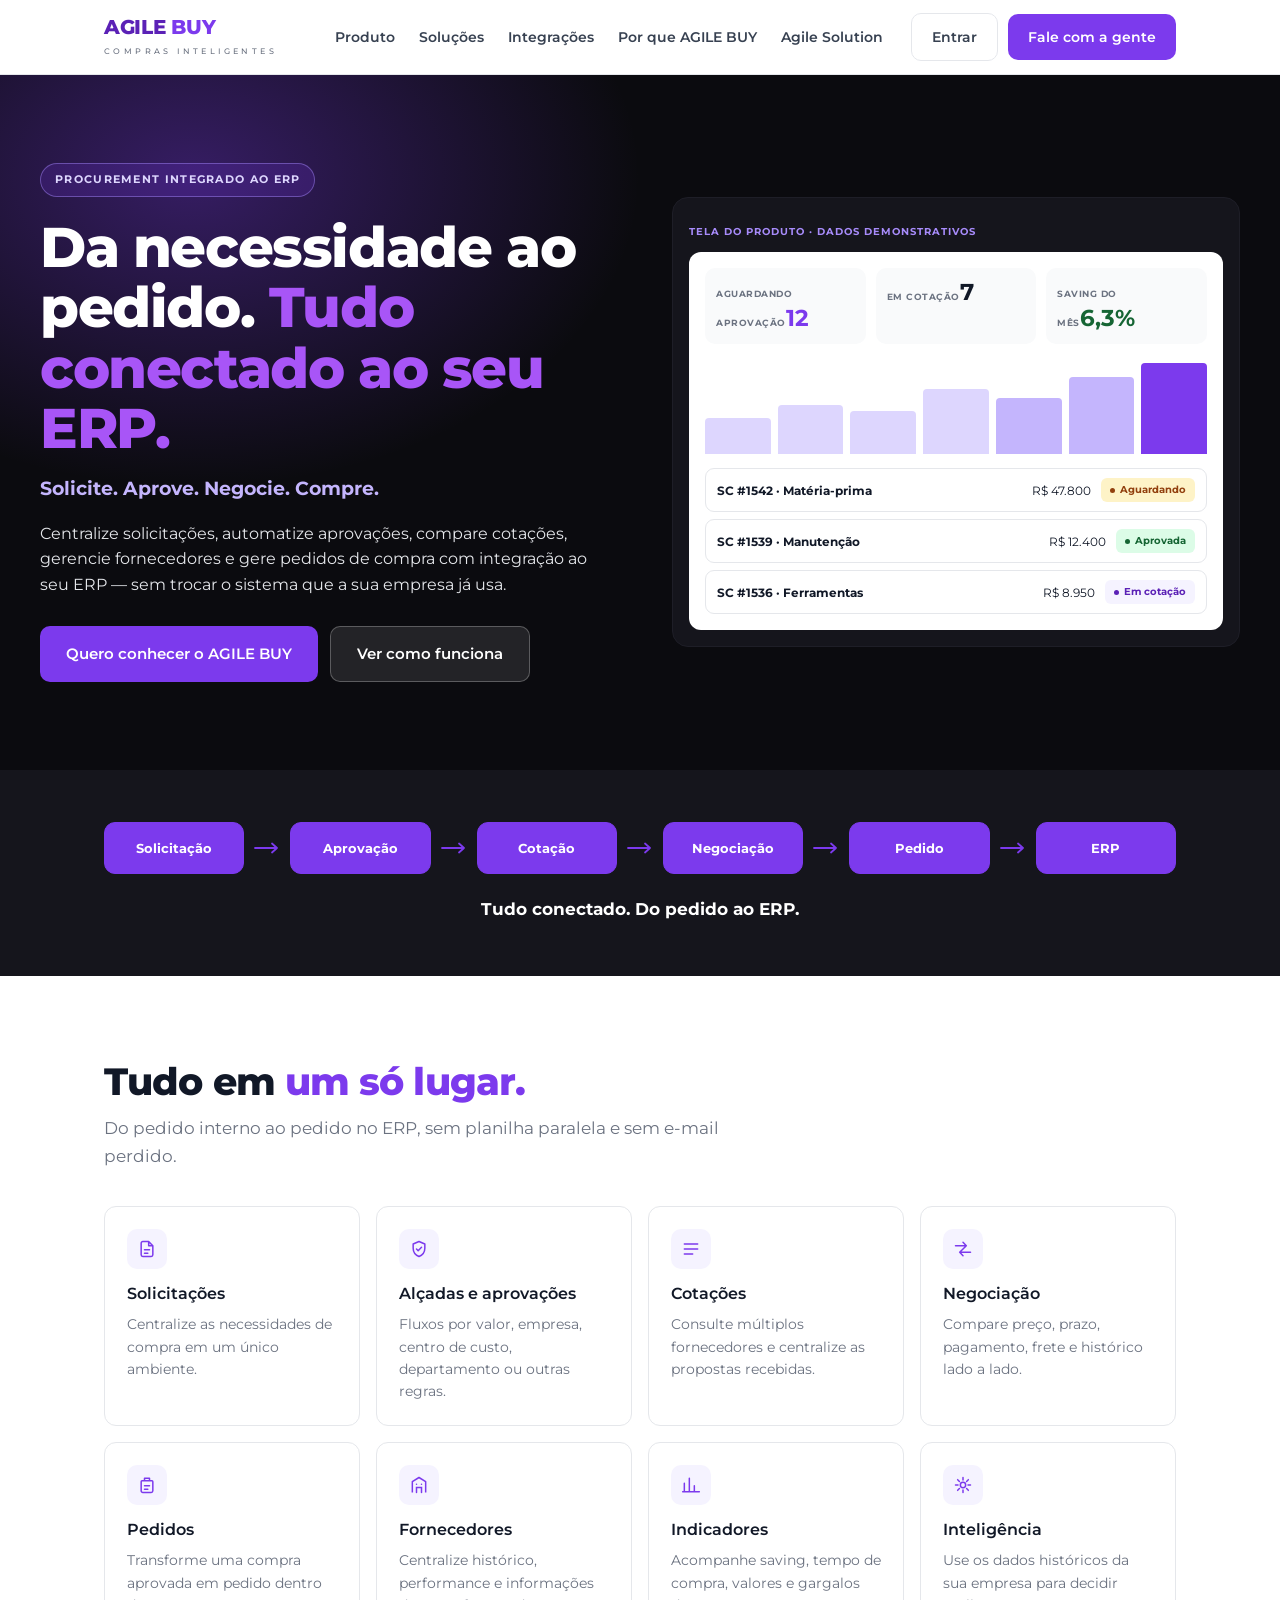
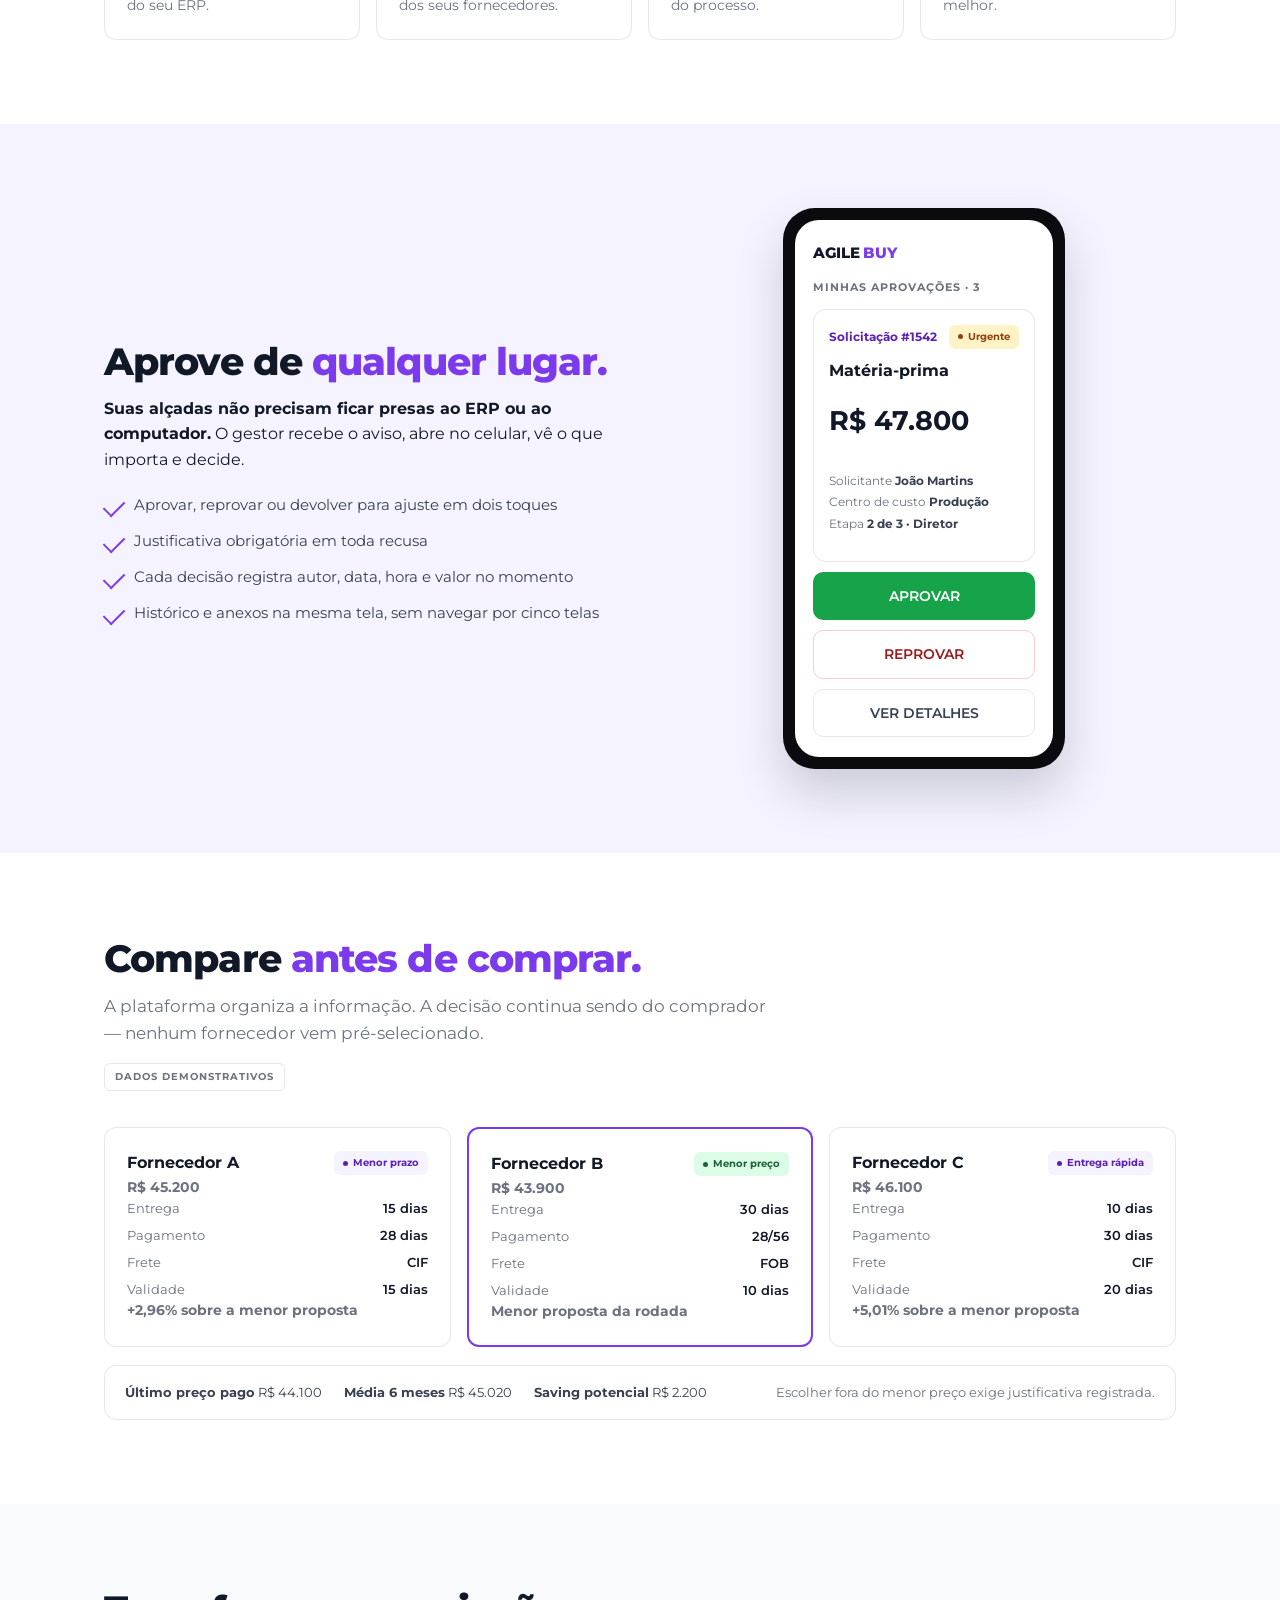
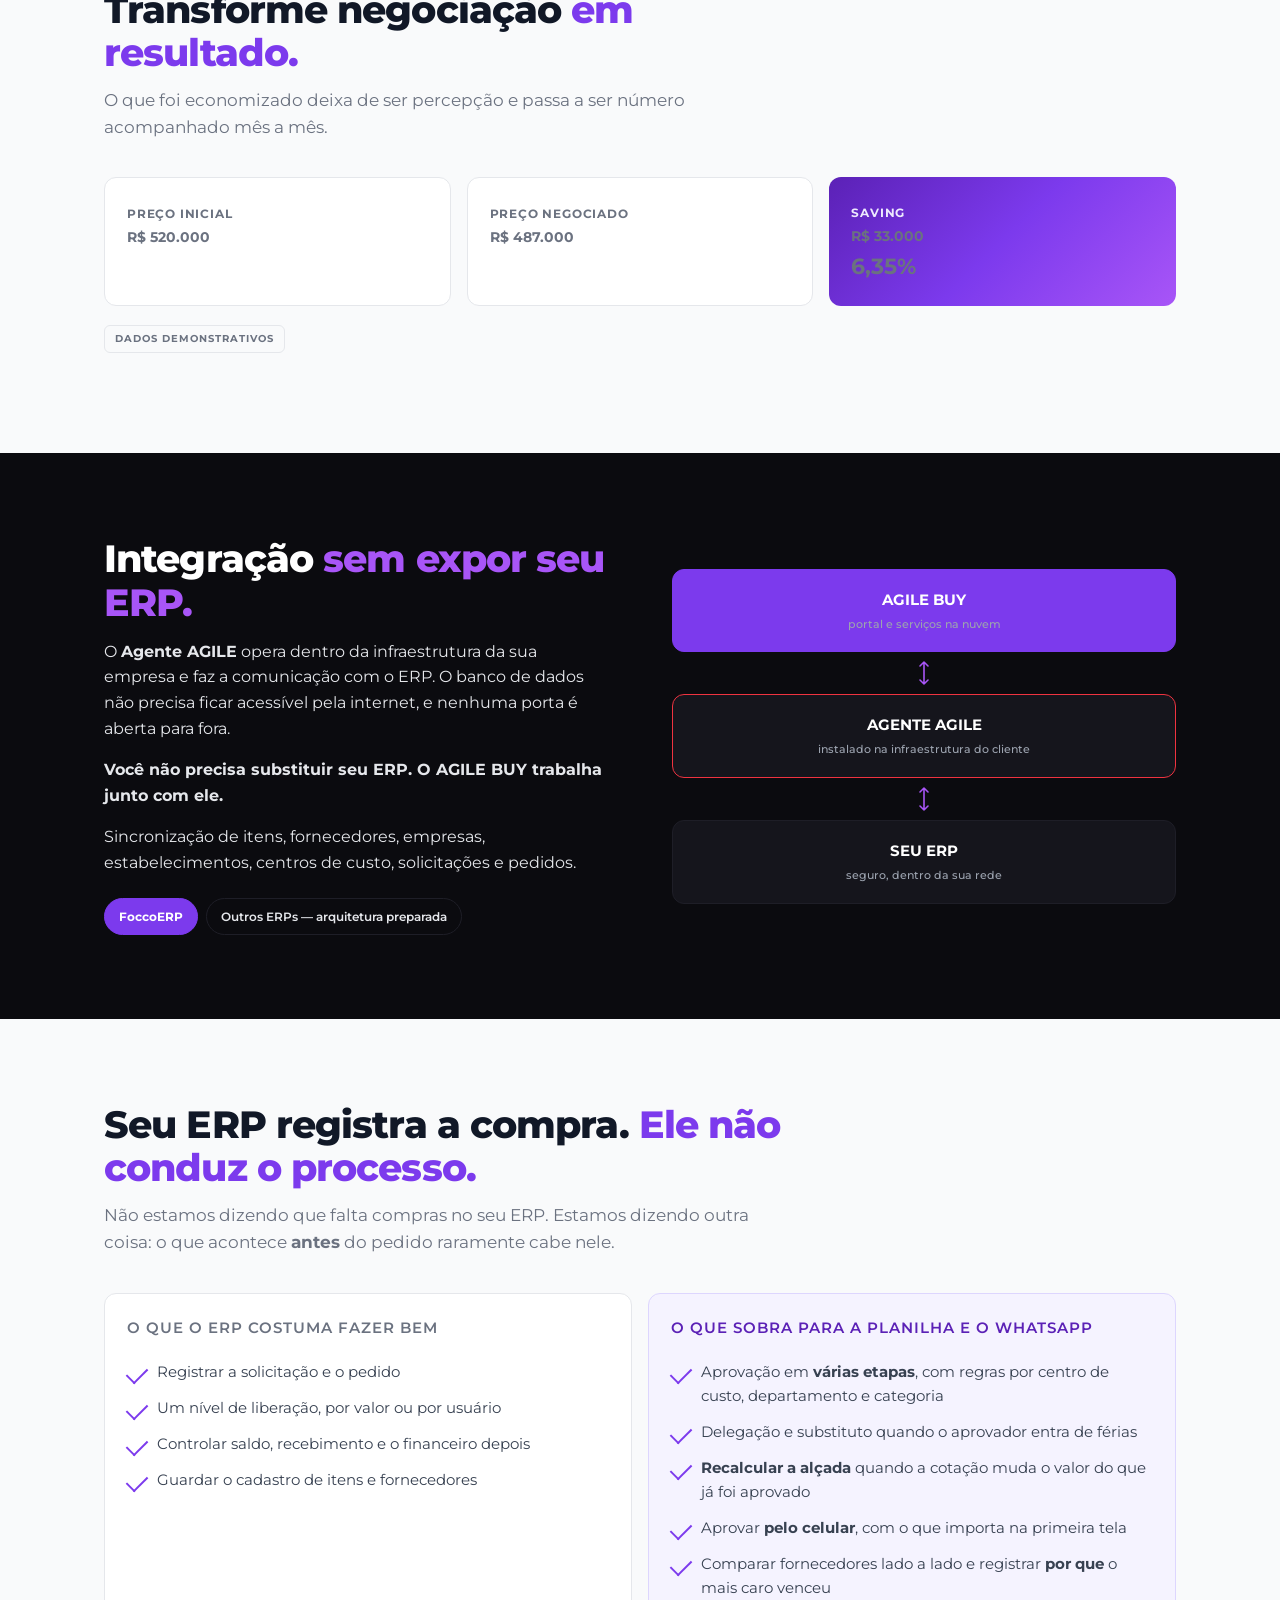
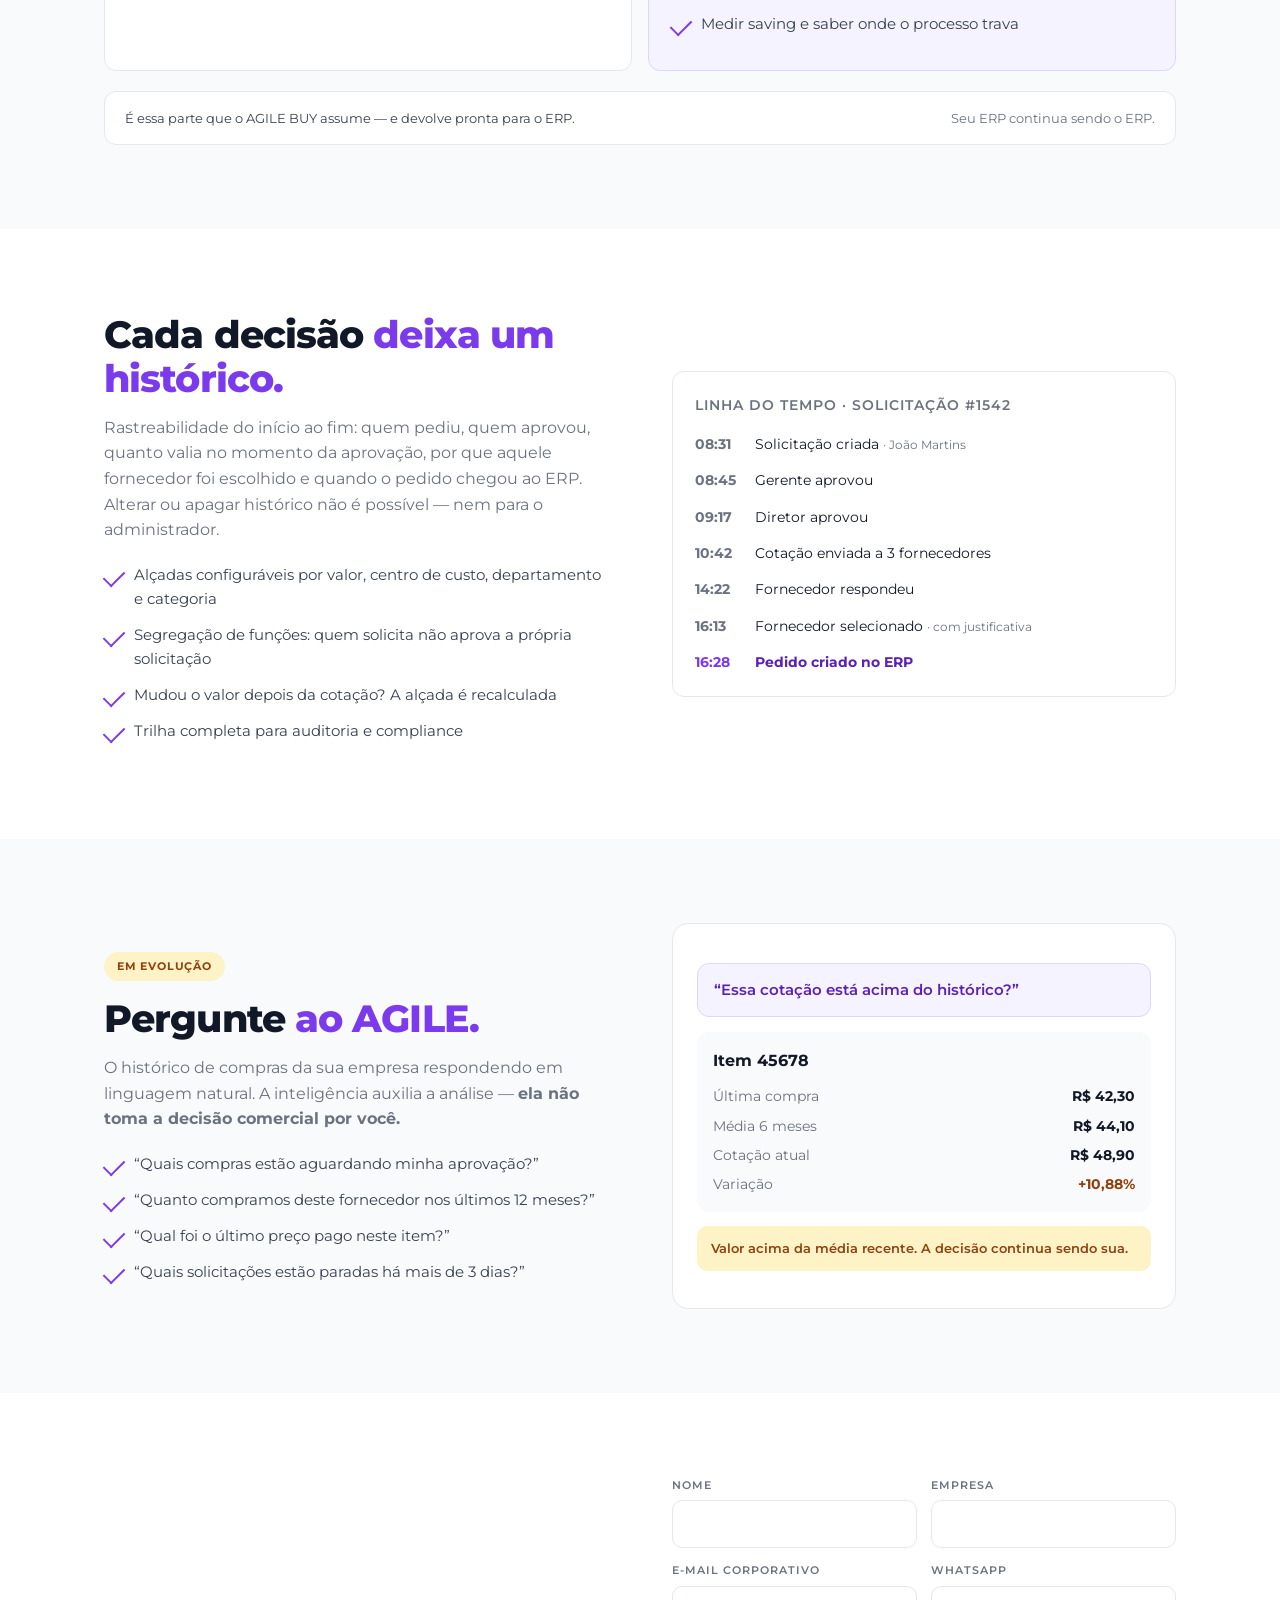
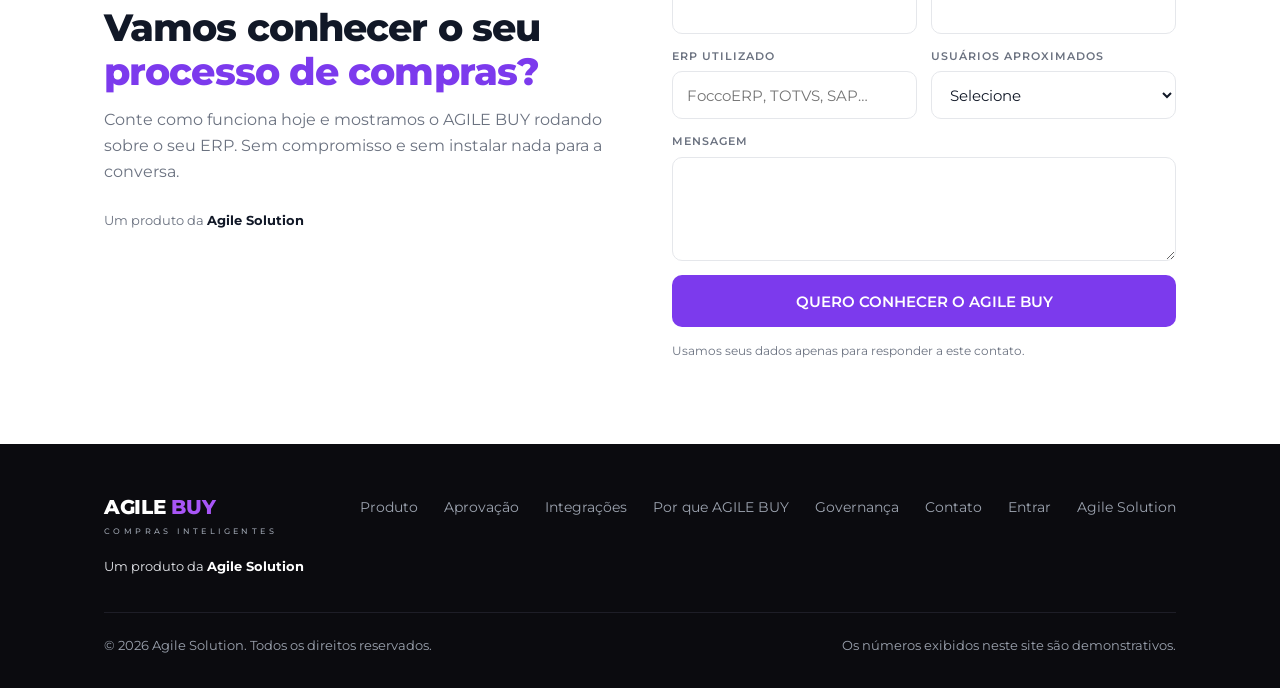
==== index.html @ 8b028e7b "Posicionamento: o ERP registra a compra, nao conduz o processo Trocamos a mensagem implicita de "seu" ====
<!DOCTYPE html>
<html lang="pt-BR">
<head>
<meta charset="utf-8">
<meta name="viewport" content="width=device-width, initial-scale=1.0">
<title>AGILE BUY | Gestão de Compras Integrada ao ERP</title>
<meta name="description" content="Centralize solicitações, aprovações, cotações, fornecedores e pedidos de compra com integração ao seu ERP. Conheça o AGILE BUY.">
<meta name="keywords" content="gestão de compras, procurement, solicitação de compra, alçada de aprovação, cotação de fornecedores, mapa de cotação, pedido de compra, integração ERP, FoccoERP, saving em compras, suprimentos">
<meta name="robots" content="index, follow, max-image-preview:large">
<meta name="author" content="Agile Solution">
<meta name="theme-color" content="#0b0b0f">
<link rel="canonical" href="https://agilebuy.com.br/">

<link rel="preconnect" href="https://fonts.googleapis.com">
<link rel="preconnect" href="https://fonts.gstatic.com" crossorigin>
<link href="https://fonts.googleapis.com/css2?family=Montserrat:wght@400;500;600;700;800&display=swap" rel="stylesheet">

<!-- Open Graph / WhatsApp / redes -->
<meta property="og:type" content="website">
<meta property="og:site_name" content="AGILE BUY">
<meta property="og:locale" content="pt_BR">
<meta property="og:title" content="AGILE BUY | Gestão de Compras Integrada ao ERP">
<meta property="og:description" content="Da necessidade ao pedido, tudo conectado ao seu ERP. Solicite. Aprove. Negocie. Compre.">
<meta property="og:url" content="https://agilebuy.com.br/">
<meta property="og:image" content="https://agilebuy.com.br/assets/og-image.png">
<meta property="og:image:width" content="1200">
<meta property="og:image:height" content="630">
<meta property="og:image:alt" content="AGILE BUY — Compras Inteligentes, um produto da Agile Solution">
<meta name="twitter:card" content="summary_large_image">
<meta name="twitter:title" content="AGILE BUY | Gestão de Compras Integrada ao ERP">
<meta name="twitter:description" content="Da necessidade ao pedido, tudo conectado ao seu ERP.">
<meta name="twitter:image" content="https://agilebuy.com.br/assets/og-image.png">

<link rel="icon" href="assets/favicon.png" type="image/png">
<link rel="apple-touch-icon" href="assets/apple-touch-icon.png">
<link rel="stylesheet" href="styles.css">

<script type="application/ld+json">
{
  "@context": "https://schema.org",
  "@type": "SoftwareApplication",
  "name": "AGILE BUY",
  "applicationCategory": "BusinessApplication",
  "applicationSubCategory": "Procurement",
  "operatingSystem": "Web",
  "url": "https://agilebuy.com.br/",
  "inLanguage": "pt-BR",
  "description": "Plataforma de gestão de compras e procurement integrada ao ERP: solicitações, alçadas de aprovação, cotações, fornecedores, pedidos e indicadores.",
  "publisher": {
    "@type": "Organization",
    "name": "Agile Solution",
    "url": "https://www.agilesolution.com.br/"
  }
}
</script>
</head>

<body>
<a class="pular" href="#conteudo">Pular para o conteúdo</a>

<header class="topo">
  <div class="wrap topo__in">
    <a class="marca" href="/" aria-label="AGILE BUY — página inicial">
      <span>
        <span class="marca__nome">AGILE <span>BUY</span></span>
        <span class="marca__sub">COMPRAS INTELIGENTES</span>
      </span>
    </a>

    <nav class="topo__nav" id="nav" aria-label="Principal">
      <a href="#produto">Produto</a>
      <a href="#aprovacao">Soluções</a>
      <a href="#erp">Integrações</a>
      <a href="#porque">Por que AGILE BUY</a>
      <a href="https://www.agilesolution.com.br/" rel="noopener">Agile Solution</a>
    </nav>

    <div class="topo__acoes">
      <button class="menu-botao" type="button" id="menu" aria-label="Abrir menu" aria-expanded="false" aria-controls="nav">
        <svg width="20" height="20" viewBox="0 0 24 24" fill="none" aria-hidden="true">
          <path d="M4 7h16M4 12h16M4 17h16" stroke="currentColor" stroke-width="2" stroke-linecap="round"/>
        </svg>
      </button>
      <a class="btn btn--fantasma" href="https://portal.agilesolution.com.br/">Entrar</a>
      <a class="btn btn--primario" href="#contato">Fale com a gente</a>
    </div>
  </div>
</header>

<main id="conteudo">

  <!-- ============================================================ HERO -->
  <section class="hero">
    <div class="wrap hero__in">
      <div>
        <span class="selo">Procurement integrado ao ERP</span>
        <h1>Da necessidade ao pedido. <em>Tudo conectado ao seu ERP.</em></h1>
        <p class="hero__tag">Solicite. Aprove. Negocie. Compre.</p>
        <p class="hero__txt">
          Centralize solicitações, automatize aprovações, compare cotações, gerencie fornecedores
          e gere pedidos de compra com integração ao seu ERP — sem trocar o sistema que a sua
          empresa já usa.
        </p>
        <div class="hero__acoes">
          <a class="btn btn--primario btn--grande" href="#contato">Quero conhecer o AGILE BUY</a>
          <a class="btn btn--claro btn--grande" href="#fluxo">Ver como funciona</a>
        </div>
      </div>

      <div class="painel" aria-hidden="true">
        <p class="painel__cab">TELA DO PRODUTO · DADOS DEMONSTRATIVOS</p>
        <div class="painel__tela">
          <div class="painel__kpis">
            <div class="mini"><span class="mini__r">AGUARDANDO APROVAÇÃO</span><span class="mini__v mini__v--roxo">12</span></div>
            <div class="mini"><span class="mini__r">EM COTAÇÃO</span><span class="mini__v">7</span></div>
            <div class="mini"><span class="mini__r">SAVING DO MÊS</span><span class="mini__v mini__v--verde">6,3%</span></div>
          </div>
          <div class="barras">
            <span style="height:38%"></span><span style="height:52%"></span><span style="height:45%"></span>
            <span style="height:68%"></span><span style="height:59%"></span><span style="height:81%"></span>
            <span style="height:95%"></span>
          </div>
          <div class="linha-sc"><b>SC #1542 · Matéria-prima</b><span>R$ 47.800</span><span class="selo-st selo-st--aguard">Aguardando</span></div>
          <div class="linha-sc"><b>SC #1539 · Manutenção</b><span>R$ 12.400</span><span class="selo-st selo-st--aprov">Aprovada</span></div>
          <div class="linha-sc"><b>SC #1536 · Ferramentas</b><span>R$ 8.950</span><span class="selo-st selo-st--cot">Em cotação</span></div>
        </div>
      </div>
    </div>
  </section>

  <!-- ============================================================ FLUXO -->
  <section class="fluxo" id="fluxo">
    <div class="wrap">
      <div class="fluxo__trilha" id="trilha">
        <div class="etapa">Solicitação</div>
        <svg class="fluxo__seta" width="26" height="12" viewBox="0 0 26 12" fill="none" aria-hidden="true"><path d="M1 6h22m-5-4.5L23 6l-5 4.5" stroke="currentColor" stroke-width="1.8" stroke-linecap="round" stroke-linejoin="round"/></svg>
        <div class="etapa">Aprovação</div>
        <svg class="fluxo__seta" width="26" height="12" viewBox="0 0 26 12" fill="none" aria-hidden="true"><path d="M1 6h22m-5-4.5L23 6l-5 4.5" stroke="currentColor" stroke-width="1.8" stroke-linecap="round" stroke-linejoin="round"/></svg>
        <div class="etapa">Cotação</div>
        <svg class="fluxo__seta" width="26" height="12" viewBox="0 0 26 12" fill="none" aria-hidden="true"><path d="M1 6h22m-5-4.5L23 6l-5 4.5" stroke="currentColor" stroke-width="1.8" stroke-linecap="round" stroke-linejoin="round"/></svg>
        <div class="etapa">Negociação</div>
        <svg class="fluxo__seta" width="26" height="12" viewBox="0 0 26 12" fill="none" aria-hidden="true"><path d="M1 6h22m-5-4.5L23 6l-5 4.5" stroke="currentColor" stroke-width="1.8" stroke-linecap="round" stroke-linejoin="round"/></svg>
        <div class="etapa">Pedido</div>
        <svg class="fluxo__seta" width="26" height="12" viewBox="0 0 26 12" fill="none" aria-hidden="true"><path d="M1 6h22m-5-4.5L23 6l-5 4.5" stroke="currentColor" stroke-width="1.8" stroke-linecap="round" stroke-linejoin="round"/></svg>
        <div class="etapa">ERP</div>
      </div>
      <p class="fluxo__fim">Tudo conectado. Do pedido ao ERP.</p>
    </div>
  </section>

  <!-- ============================================================ CARDS -->
  <section class="secao" id="produto">
    <div class="wrap">
      <div class="secao__cab">
        <h2>Tudo em <em>um só lugar.</em></h2>
        <p>Do pedido interno ao pedido no ERP, sem planilha paralela e sem e-mail perdido.</p>
      </div>
      <div class="grade grade--4">
        <article class="card"><div class="card__ico"><svg width="20" height="20" viewBox="0 0 24 24" fill="none" aria-hidden="true"><path d="M14 3H7a2 2 0 0 0-2 2v14a2 2 0 0 0 2 2h10a2 2 0 0 0 2-2V8zM14 3v5h5M9 13h6M9 17h4" stroke="#7c3aed" stroke-width="1.8" stroke-linecap="round" stroke-linejoin="round"/></svg></div><h3>Solicitações</h3><p>Centralize as necessidades de compra em um único ambiente.</p></article>
        <article class="card"><div class="card__ico"><svg width="20" height="20" viewBox="0 0 24 24" fill="none" aria-hidden="true"><path d="M12 3l7 3v5c0 4.5-3 8.3-7 10-4-1.7-7-5.5-7-10V6z" stroke="#7c3aed" stroke-width="1.8" stroke-linejoin="round"/><path d="M9 12l2 2 4-4" stroke="#7c3aed" stroke-width="1.8" stroke-linecap="round" stroke-linejoin="round"/></svg></div><h3>Alçadas e aprovações</h3><p>Fluxos por valor, empresa, centro de custo, departamento ou outras regras.</p></article>
        <article class="card"><div class="card__ico"><svg width="20" height="20" viewBox="0 0 24 24" fill="none" aria-hidden="true"><path d="M4 6h16M4 12h16M4 18h10" stroke="#7c3aed" stroke-width="1.8" stroke-linecap="round"/></svg></div><h3>Cotações</h3><p>Consulte múltiplos fornecedores e centralize as propostas recebidas.</p></article>
        <article class="card"><div class="card__ico"><svg width="20" height="20" viewBox="0 0 24 24" fill="none" aria-hidden="true"><path d="M3 8h13m-4-4 4 4-4 4M21 16H8m4 4-4-4 4-4" stroke="#7c3aed" stroke-width="1.8" stroke-linecap="round" stroke-linejoin="round"/></svg></div><h3>Negociação</h3><p>Compare preço, prazo, pagamento, frete e histórico lado a lado.</p></article>
        <article class="card"><div class="card__ico"><svg width="20" height="20" viewBox="0 0 24 24" fill="none" aria-hidden="true"><path d="M9 4h6v3H9zM6 7h12a1 1 0 0 1 1 1v11a2 2 0 0 1-2 2H7a2 2 0 0 1-2-2V8a1 1 0 0 1 1-1z" stroke="#7c3aed" stroke-width="1.8" stroke-linejoin="round"/><path d="M9 13h6M9 17h4" stroke="#7c3aed" stroke-width="1.8" stroke-linecap="round"/></svg></div><h3>Pedidos</h3><p>Transforme uma compra aprovada em pedido dentro do seu ERP.</p></article>
        <article class="card"><div class="card__ico"><svg width="20" height="20" viewBox="0 0 24 24" fill="none" aria-hidden="true"><path d="M4 21V8l8-5 8 5v13" stroke="#7c3aed" stroke-width="1.8" stroke-linejoin="round"/><path d="M9 21v-6h6v6M9 11h.01M15 11h.01" stroke="#7c3aed" stroke-width="1.8" stroke-linecap="round"/></svg></div><h3>Fornecedores</h3><p>Centralize histórico, performance e informações dos seus fornecedores.</p></article>
        <article class="card"><div class="card__ico"><svg width="20" height="20" viewBox="0 0 24 24" fill="none" aria-hidden="true"><path d="M4 20V10M10 20V4M16 20v-7M22 20H2" stroke="#7c3aed" stroke-width="1.8" stroke-linecap="round"/></svg></div><h3>Indicadores</h3><p>Acompanhe saving, tempo de compra, valores e gargalos do processo.</p></article>
        <article class="card"><div class="card__ico"><svg width="20" height="20" viewBox="0 0 24 24" fill="none" aria-hidden="true"><path d="M12 3v3M12 18v3M3 12h3M18 12h3M5.6 5.6l2.1 2.1M16.3 16.3l2.1 2.1M18.4 5.6l-2.1 2.1M7.7 16.3l-2.1 2.1" stroke="#7c3aed" stroke-width="1.8" stroke-linecap="round"/><circle cx="12" cy="12" r="3.2" stroke="#7c3aed" stroke-width="1.8"/></svg></div><h3>Inteligência</h3><p>Use os dados históricos da sua empresa para decidir melhor.</p></article>
      </div>
    </div>
  </section>

  <!-- ============================================================ MOBILE -->
  <section class="secao secao--lilas" id="aprovacao">
    <div class="wrap dupla">
      <div>
        <h2>Aprove de <em>qualquer lugar.</em></h2>
        <p class="secao__cab" style="margin:12px 0 0"><strong>Suas alçadas não precisam ficar presas ao ERP ou ao computador.</strong> O gestor recebe o aviso, abre no celular, vê o que importa e decide.</p>
        <ul class="lista">
          <li>Aprovar, reprovar ou devolver para ajuste em dois toques</li>
          <li>Justificativa obrigatória em toda recusa</li>
          <li>Cada decisão registra autor, data, hora e valor no momento</li>
          <li>Histórico e anexos na mesma tela, sem navegar por cinco telas</li>
        </ul>
      </div>

      <div class="celular" aria-hidden="true">
        <div class="celular__tela">
          <span class="marca__nome" style="font-size:15px">AGILE <span>BUY</span></span>
          <p class="celular__cab">MINHAS APROVAÇÕES · 3</p>
          <div class="aprov">
            <div class="aprov__n"><b>Solicitação #1542</b><span class="selo-st selo-st--aguard">Urgente</span></div>
            <p class="aprov__t">Matéria-prima</p>
            <p class="aprov__v">R$ 47.800</p>
            <p class="aprov__d">Solicitante <b>João Martins</b><br>Centro de custo <b>Produção</b><br>Etapa <b>2 de 3 · Diretor</b></p>
          </div>
          <span class="btn btn--aprovar">APROVAR</span>
          <span class="btn btn--reprovar">REPROVAR</span>
          <span class="btn btn--fantasma">VER DETALHES</span>
        </div>
      </div>
    </div>
  </section>

  <!-- ============================================================ COTAÇÕES -->
  <section class="secao">
    <div class="wrap">
      <div class="secao__cab">
        <h2>Compare <em>antes de comprar.</em></h2>
        <p>A plataforma organiza a informação. A decisão continua sendo do comprador — nenhum fornecedor vem pré-selecionado.</p>
        <p style="margin-top:14px"><span class="demo">Dados demonstrativos</span></p>
      </div>

      <div class="grade grade--3">
        <article class="card proposta">
          <div class="proposta__topo"><span class="proposta__nome">Fornecedor A</span><span class="selo-st selo-st--cot">Menor prazo</span></div>
          <p class="proposta__preco">R$ 45.200</p>
          <dl><dt>Entrega</dt><dd>15 dias</dd><dt>Pagamento</dt><dd>28 dias</dd><dt>Frete</dt><dd>CIF</dd><dt>Validade</dt><dd>15 dias</dd></dl>
          <p class="proposta__var proposta__var--alta">+2,96% sobre a menor proposta</p>
        </article>
        <article class="card proposta proposta--menor">
          <div class="proposta__topo"><span class="proposta__nome">Fornecedor B</span><span class="selo-st selo-st--aprov">Menor preço</span></div>
          <p class="proposta__preco">R$ 43.900</p>
          <dl><dt>Entrega</dt><dd>30 dias</dd><dt>Pagamento</dt><dd>28/56</dd><dt>Frete</dt><dd>FOB</dd><dt>Validade</dt><dd>10 dias</dd></dl>
          <p class="proposta__var proposta__var--baixa">Menor proposta da rodada</p>
        </article>
        <article class="card proposta">
          <div class="proposta__topo"><span class="proposta__nome">Fornecedor C</span><span class="selo-st selo-st--cot">Entrega rápida</span></div>
          <p class="proposta__preco">R$ 46.100</p>
          <dl><dt>Entrega</dt><dd>10 dias</dd><dt>Pagamento</dt><dd>30 dias</dd><dt>Frete</dt><dd>CIF</dd><dt>Validade</dt><dd>20 dias</dd></dl>
          <p class="proposta__var proposta__var--alta">+5,01% sobre a menor proposta</p>
        </article>
      </div>

      <div class="regua">
        <span><strong>Último preço pago</strong> R$ 44.100</span>
        <span><strong>Média 6 meses</strong> R$ 45.020</span>
        <span><strong>Saving potencial</strong> R$ 2.200</span>
        <span style="margin-left:auto;color:var(--buy-text-2)">Escolher fora do menor preço exige justificativa registrada.</span>
      </div>
    </div>
  </section>

  <!-- ============================================================ SAVING -->
  <section class="secao secao--cinza">
    <div class="wrap">
      <div class="secao__cab">
        <h2>Transforme negociação <em>em resultado.</em></h2>
        <p>O que foi economizado deixa de ser percepção e passa a ser número acompanhado mês a mês.</p>
      </div>
      <div class="saving">
        <div class="card"><span class="saving__d">PREÇO INICIAL</span><p class="saving__n">R$ 520.000</p></div>
        <div class="card"><span class="saving__d">PREÇO NEGOCIADO</span><p class="saving__n">R$ 487.000</p></div>
        <div class="card saving__card--destaque"><span class="saving__d">SAVING</span><p class="saving__n">R$ 33.000</p><p class="saving__n" style="font-size:22px;margin-top:2px">6,35%</p></div>
      </div>
      <p style="margin-top:18px"><span class="demo">Dados demonstrativos</span></p>
    </div>
  </section>

  <!-- ============================================================ ERP + AGENTE -->
  <section class="secao secao--escura" id="erp">
    <div class="wrap dupla">
      <div>
        <h2>Integração <em>sem expor seu ERP.</em></h2>
        <p style="margin-top:14px">
          O <strong>Agente AGILE</strong> opera dentro da infraestrutura da sua empresa e faz a
          comunicação com o ERP. O banco de dados não precisa ficar acessível pela internet, e
          nenhuma porta é aberta para fora.
        </p>
        <p style="margin-top:14px"><strong>Você não precisa substituir seu ERP. O AGILE BUY trabalha junto com ele.</strong></p>
        <p style="margin-top:14px">Sincronização de itens, fornecedores, empresas, estabelecimentos, centros de custo, solicitações e pedidos.</p>
        <div class="marcas">
          <span class="chip chip--forte">FoccoERP</span>
          <span class="chip">Outros ERPs — arquitetura preparada</span>
        </div>
      </div>

      <div class="camadas" aria-hidden="true">
        <div class="camada camada--buy">AGILE BUY<small>portal e serviços na nuvem</small></div>
        <svg class="camadas__seta" width="12" height="26" viewBox="0 0 12 26" fill="none"><path d="M6 2v22M2 6l4-4 4 4M2 20l4 4 4-4" stroke="currentColor" stroke-width="1.6" stroke-linecap="round" stroke-linejoin="round"/></svg>
        <div class="camada camada--agente">AGENTE AGILE<small>instalado na infraestrutura do cliente</small></div>
        <svg class="camadas__seta" width="12" height="26" viewBox="0 0 12 26" fill="none"><path d="M6 2v22M2 6l4-4 4 4M2 20l4 4 4-4" stroke="currentColor" stroke-width="1.6" stroke-linecap="round" stroke-linejoin="round"/></svg>
        <div class="camada">SEU ERP<small>seguro, dentro da sua rede</small></div>
      </div>
    </div>
  </section>

  <!-- ============================================================ POR QUE NÃO BASTA O ERP -->
  <section class="secao secao--cinza" id="porque">
    <div class="wrap">
      <div class="secao__cab">
        <h2>Seu ERP registra a compra. <em>Ele não conduz o processo.</em></h2>
        <p>Não estamos dizendo que falta compras no seu ERP. Estamos dizendo outra coisa: o que
          acontece <strong>antes</strong> do pedido raramente cabe nele.</p>
      </div>

      <div class="grade grade--2">
        <div class="card">
          <h3 style="font-size:15px;letter-spacing:1px;text-transform:uppercase;color:var(--buy-text-2);margin-bottom:16px">O que o ERP costuma fazer bem</h3>
          <ul class="lista">
            <li>Registrar a solicitação e o pedido</li>
            <li>Um nível de liberação, por valor ou por usuário</li>
            <li>Controlar saldo, recebimento e o financeiro depois</li>
            <li>Guardar o cadastro de itens e fornecedores</li>
          </ul>
        </div>

        <div class="card" style="border-color:var(--buy-primary-soft);background:var(--buy-primary-light)">
          <h3 style="font-size:15px;letter-spacing:1px;text-transform:uppercase;color:var(--buy-primary-dark);margin-bottom:16px">O que sobra para a planilha e o WhatsApp</h3>
          <ul class="lista">
            <li>Aprovação em <strong>várias etapas</strong>, com regras por centro de custo, departamento e categoria</li>
            <li>Delegação e substituto quando o aprovador entra de férias</li>
            <li><strong>Recalcular a alçada</strong> quando a cotação muda o valor do que já foi aprovado</li>
            <li>Aprovar <strong>pelo celular</strong>, com o que importa na primeira tela</li>
            <li>Comparar fornecedores lado a lado e registrar <strong>por que</strong> o mais caro venceu</li>
            <li>Medir saving e saber onde o processo trava</li>
          </ul>
        </div>
      </div>

      <div class="regua" style="margin-top:20px">
        <span>É essa parte que o AGILE BUY assume — e devolve pronta para o ERP.</span>
        <span style="margin-left:auto;color:var(--buy-text-2)">Seu ERP continua sendo o ERP.</span>
      </div>
    </div>
  </section>

  <!-- ============================================================ GOVERNANÇA -->
  <section class="secao" id="governanca">
    <div class="wrap dupla">
      <div>
        <h2>Cada decisão <em>deixa um histórico.</em></h2>
        <p style="margin-top:14px;color:var(--buy-text-2)">
          Rastreabilidade do início ao fim: quem pediu, quem aprovou, quanto valia no momento da
          aprovação, por que aquele fornecedor foi escolhido e quando o pedido chegou ao ERP.
          Alterar ou apagar histórico não é possível — nem para o administrador.
        </p>
        <ul class="lista">
          <li>Alçadas configuráveis por valor, centro de custo, departamento e categoria</li>
          <li>Segregação de funções: quem solicita não aprova a própria solicitação</li>
          <li>Mudou o valor depois da cotação? A alçada é recalculada</li>
          <li>Trilha completa para auditoria e compliance</li>
        </ul>
      </div>

      <div class="card">
        <h3 style="margin-bottom:16px;font-size:14px;letter-spacing:1px;color:var(--buy-text-2)">LINHA DO TEMPO · SOLICITAÇÃO #1542</h3>
        <ol style="margin:0;padding:0;list-style:none;font-size:14px">
          <li style="display:flex;gap:14px;padding-bottom:14px"><b style="color:var(--buy-text-2);min-width:46px">08:31</b><span>Solicitação criada <small style="color:var(--buy-text-2)">· João Martins</small></span></li>
          <li style="display:flex;gap:14px;padding-bottom:14px"><b style="color:var(--buy-text-2);min-width:46px">08:45</b><span>Gerente aprovou</span></li>
          <li style="display:flex;gap:14px;padding-bottom:14px"><b style="color:var(--buy-text-2);min-width:46px">09:17</b><span>Diretor aprovou</span></li>
          <li style="display:flex;gap:14px;padding-bottom:14px"><b style="color:var(--buy-text-2);min-width:46px">10:42</b><span>Cotação enviada a 3 fornecedores</span></li>
          <li style="display:flex;gap:14px;padding-bottom:14px"><b style="color:var(--buy-text-2);min-width:46px">14:22</b><span>Fornecedor respondeu</span></li>
          <li style="display:flex;gap:14px;padding-bottom:14px"><b style="color:var(--buy-text-2);min-width:46px">16:13</b><span>Fornecedor selecionado <small style="color:var(--buy-text-2)">· com justificativa</small></span></li>
          <li style="display:flex;gap:14px"><b style="color:var(--buy-primary);min-width:46px">16:28</b><span style="font-weight:700;color:var(--buy-primary-dark)">Pedido criado no ERP</span></li>
        </ol>
      </div>
    </div>
  </section>

  <!-- ============================================================ IA -->
  <section class="secao secao--cinza">
    <div class="wrap dupla">
      <div>
        <p><span class="evolucao">Em evolução</span></p>
        <h2 style="margin-top:14px">Pergunte <em>ao AGILE.</em></h2>
        <p style="margin-top:14px;color:var(--buy-text-2)">
          O histórico de compras da sua empresa respondendo em linguagem natural. A inteligência
          auxilia a análise — <strong>ela não toma a decisão comercial por você.</strong>
        </p>
        <ul class="lista">
          <li>“Quais compras estão aguardando minha aprovação?”</li>
          <li>“Quanto compramos deste fornecedor nos últimos 12 meses?”</li>
          <li>“Qual foi o último preço pago neste item?”</li>
          <li>“Quais solicitações estão paradas há mais de 3 dias?”</li>
        </ul>
      </div>

      <div class="ia">
        <p class="ia__p">“Essa cotação está acima do histórico?”</p>
        <div class="ia__r">
          <p style="margin:0 0 12px;font-weight:700">Item 45678</p>
          <dl>
            <dt>Última compra</dt><dd>R$ 42,30</dd>
            <dt>Média 6 meses</dt><dd>R$ 44,10</dd>
            <dt>Cotação atual</dt><dd>R$ 48,90</dd>
            <dt>Variação</dt><dd style="color:var(--buy-warning-fg)">+10,88%</dd>
          </dl>
        </div>
        <p class="ia__alerta">Valor acima da média recente. A decisão continua sendo sua.</p>
      </div>
    </div>
  </section>

  <!-- ============================================================ CONTATO -->
  <section class="secao" id="contato">
    <div class="wrap dupla">
      <div>
        <h2>Vamos conhecer o seu <em>processo de compras?</em></h2>
        <p style="margin-top:14px;color:var(--buy-text-2)">
          Conte como funciona hoje e mostramos o AGILE BUY rodando sobre o seu ERP. Sem compromisso
          e sem instalar nada para a conversa.
        </p>
        <div class="rodape__mae" style="margin-top:26px">
          <span class="rodape__assin" style="color:var(--buy-text-2)">Um produto da <strong style="color:var(--buy-text)">Agile Solution</strong></span>
        </div>
      </div>

      <form class="form" action="https://formsubmit.co/suporte@agilesolution.com.br" method="POST">
        <input type="hidden" name="_subject" value="AGILE BUY — novo contato pelo site">
        <input type="hidden" name="_captcha" value="true">
        <input type="hidden" name="_template" value="table">
        <input type="hidden" name="_next" value="https://agilebuy.com.br/obrigado.html">
        <input type="text" name="_honey" style="display:none" tabindex="-1" autocomplete="off" aria-hidden="true">

        <div class="campo"><label for="nome">Nome</label><input id="nome" name="Nome" type="text" required autocomplete="name"></div>
        <div class="campo"><label for="empresa">Empresa</label><input id="empresa" name="Empresa" type="text" required autocomplete="organization"></div>
        <div class="campo"><label for="email">E-mail corporativo</label><input id="email" name="E-mail" type="email" required autocomplete="email"></div>
        <div class="campo"><label for="whats">WhatsApp</label><input id="whats" name="WhatsApp" type="tel" autocomplete="tel"></div>
        <div class="campo"><label for="erp">ERP utilizado</label><input id="erp" name="ERP" type="text" placeholder="FoccoERP, TOTVS, SAP…"></div>
        <div class="campo">
          <label for="usuarios">Usuários aproximados</label>
          <select id="usuarios" name="Usuarios">
            <option value="">Selecione</option><option>Até 10</option><option>11 a 50</option>
            <option>51 a 200</option><option>Mais de 200</option>
          </select>
        </div>
        <div class="campo campo--largo"><label for="msg">Mensagem</label><textarea id="msg" name="Mensagem" rows="4"></textarea></div>
        <button class="btn btn--primario btn--grande" type="submit">QUERO CONHECER O AGILE BUY</button>
        <p class="form__nota">Usamos seus dados apenas para responder a este contato.</p>
      </form>
    </div>
  </section>
</main>

<footer class="rodape">
  <div class="wrap">
    <div class="rodape__in">
      <div>
        <span class="marca marca--claro">
          <span>
            <span class="marca__nome">AGILE <span>BUY</span></span>
            <span class="marca__sub">COMPRAS INTELIGENTES</span>
          </span>
        </span>
        <div class="rodape__mae">
          <span class="rodape__assin">Um produto da <strong style="color:#fff">Agile Solution</strong></span>
        </div>
      </div>

      <nav class="rodape__nav" aria-label="Rodapé">
        <a href="#produto">Produto</a>
        <a href="#aprovacao">Aprovação</a>
        <a href="#erp">Integrações</a>
        <a href="#porque">Por que AGILE BUY</a>
        <a href="#governanca">Governança</a>
        <a href="#contato">Contato</a>
        <a href="https://portal.agilesolution.com.br/">Entrar</a>
        <a href="https://www.agilesolution.com.br/" rel="noopener">Agile Solution</a>
      </nav>
    </div>

    <div class="rodape__fim">
      <span>© <span id="ano">2026</span> Agile Solution. Todos os direitos reservados.</span>
      <span>Os números exibidos neste site são demonstrativos.</span>
    </div>
  </div>
</footer>

<script src="script.js" defer></script>
</body>
</html>
---- styles.css ----
/* ===========================================================================
   AGILE BUY — site comercial
   Tokens em docs/AGILE_BUY_DESIGN_SYSTEM.md (repositório agile-portal).
   Nada de hex solto fora deste bloco.
   =========================================================================== */

:root {
  /* identidade do produto */
  --buy-primary: #7c3aed;
  --buy-primary-dark: #5b21b6;
  --buy-primary-light: #f5f3ff;
  --buy-primary-soft: #ddd6fe;
  --buy-primary-bright: #a855f7;

  /* ligação com a marca-mãe — SÓ marca, nunca UI */
  --agile-red: #ef3340;

  /* fundos escuros */
  --buy-bg-dark: #0b0b0f;
  --buy-surface-dark: #15151c;
  --buy-surface-dark-2: #1e1e27;

  /* texto e estrutura */
  --buy-text: #111827;
  --buy-text-2: #6b7280;
  --buy-text-dark: #e5e7eb;
  --buy-text-dark-2: #9ca3af;
  --buy-border: #e5e7eb;
  --buy-surface: #ffffff;
  --buy-page: #f9fafb;

  /* semântica */
  --buy-success: #16a34a;
  --buy-success-bg: #dcfce7;
  --buy-success-fg: #166534;
  --buy-warning-bg: #fef3c7;
  --buy-warning-fg: #92400e;
  --buy-danger: #dc2626;
  --buy-danger-bg: #fee2e2;
  --buy-danger-fg: #991b1b;

  /* forma */
  --r-sm: 8px;
  --r: 12px;
  --r-lg: 16px;
  --r-pill: 999px;
  --gutter: clamp(20px, 5vw, 64px);
  --max: 1200px;
}

* { box-sizing: border-box; }

html { scroll-behavior: smooth; }
@media (prefers-reduced-motion: reduce) {
  html { scroll-behavior: auto; }
  *, *::before, *::after { animation-duration: .01ms !important; transition-duration: .01ms !important; }
}

body {
  margin: 0;
  font-family: Montserrat, system-ui, -apple-system, sans-serif;
  color: var(--buy-text);
  background: var(--buy-surface);
  line-height: 1.6;
  -webkit-font-smoothing: antialiased;
}

img { max-width: 100%; display: block; }
a { color: var(--buy-primary-dark); text-decoration: none; }
a:hover { color: #4c1d95; }

:focus-visible {
  outline: 3px solid var(--buy-primary);
  outline-offset: 2px;
  border-radius: 4px;
}

.wrap { width: 100%; max-width: var(--max); margin: 0 auto; padding: 0 var(--gutter); }
.sr-only {
  position: absolute; width: 1px; height: 1px; padding: 0; margin: -1px;
  overflow: hidden; clip: rect(0 0 0 0); white-space: nowrap; border: 0;
}
.pular {
  position: absolute; left: -9999px; top: 0; z-index: 100;
  background: var(--buy-primary); color: #fff; padding: 12px 18px; border-radius: 0 0 var(--r) 0;
}
.pular:focus { left: 0; color: #fff; }

/* ------------------------------------------------------------------ marca */
.marca { display: flex; align-items: center; gap: 10px; flex-shrink: 0; }
.marca__nome { font-size: 20px; font-weight: 800; letter-spacing: -.3px; line-height: 1; }
.marca__nome span { color: var(--buy-primary); }
.marca--claro .marca__nome { color: #fff; }
.marca--claro .marca__nome span { color: var(--buy-primary-bright); }
.marca__sub {
  display: block; font-size: 8px; font-weight: 500; letter-spacing: 3.4px;
  color: var(--buy-text-2); margin-top: 3px;
}
.marca--claro .marca__sub { color: var(--buy-text-dark-2); }

/* ------------------------------------------------------------------ topo */
.topo {
  position: sticky; top: 0; z-index: 50;
  background: rgba(255, 255, 255, .92);
  backdrop-filter: blur(10px);
  border-bottom: 1px solid var(--buy-border);
}
.topo__in { display: flex; align-items: center; gap: 28px; height: 74px; }
.topo__nav { display: flex; gap: 24px; margin-left: auto; }
.topo__nav a { font-size: 14px; font-weight: 600; color: #374151; }
.topo__nav a:hover { color: var(--buy-primary-dark); }
.topo__acoes { display: flex; align-items: center; gap: 10px; }

.btn {
  display: inline-flex; align-items: center; justify-content: center; gap: 8px;
  min-height: 44px; padding: 12px 20px; border-radius: 10px;
  font-family: inherit; font-size: 14px; font-weight: 600; text-align: center;
  border: 0; cursor: pointer; transition: background .15s, color .15s, border-color .15s;
}
.btn--primario { background: var(--buy-primary); color: #fff; }
.btn--primario:hover { background: var(--buy-primary-dark); color: #fff; }
.btn--fantasma { background: transparent; color: #374151; border: 1.5px solid var(--buy-border); }
.btn--fantasma:hover { border-color: var(--buy-primary); color: var(--buy-primary-dark); }
.btn--claro { background: rgba(255, 255, 255, .1); color: #fff; border: 1.5px solid rgba(255, 255, 255, .25); }
.btn--claro:hover { background: rgba(255, 255, 255, .18); color: #fff; }
.btn--grande { min-height: 52px; padding: 15px 26px; font-size: 15px; }

.menu-botao {
  display: none; min-height: 44px; min-width: 44px; align-items: center; justify-content: center;
  background: none; border: 1.5px solid var(--buy-border); border-radius: 10px; cursor: pointer;
}

/* ------------------------------------------------------------------ hero */
.hero { background: var(--buy-bg-dark); color: #fff; position: relative; overflow: hidden; }
.hero::before {
  content: ""; position: absolute; inset: -30% 50% auto -20%; height: 620px;
  background: radial-gradient(closest-side, rgba(124, 58, 237, .38), transparent);
  pointer-events: none;
}
.hero__in {
  position: relative; display: grid; grid-template-columns: minmax(0, 1fr) minmax(0, 1fr);
  gap: clamp(32px, 5vw, 64px); align-items: center; padding: clamp(48px, 7vw, 88px) 0;
}
.selo {
  display: inline-flex; align-items: center; gap: 8px; align-self: flex-start;
  font-size: 11px; font-weight: 700; letter-spacing: 1.3px; text-transform: uppercase;
  color: #ddd6fe; background: rgba(124, 58, 237, .18);
  border: 1px solid rgba(167, 139, 250, .45); border-radius: var(--r-pill); padding: 7px 14px;
}
.hero h1 {
  margin: 20px 0 0; font-size: clamp(34px, 5vw, 56px); line-height: 1.08;
  font-weight: 800; letter-spacing: -1.4px;
}
.hero h1 em { font-style: normal; color: var(--buy-primary-bright); }
.hero__tag { margin: 16px 0 0; font-size: clamp(16px, 2vw, 19px); font-weight: 700; color: #c4b5fd; }
.hero__txt { margin: 16px 0 0; font-size: 16px; color: var(--buy-text-dark); max-width: 52ch; }
.hero__acoes { display: flex; flex-wrap: wrap; gap: 12px; margin-top: 28px; }

/* painel de produto no hero */
.painel {
  background: var(--buy-surface-dark); border: 1px solid var(--buy-surface-dark-2);
  border-radius: var(--r-lg); padding: 16px;
}
.painel__cab {
  font-size: 10px; font-weight: 700; letter-spacing: 1px; color: #a78bfa; margin-bottom: 12px;
}
.painel__tela { background: #fff; border-radius: var(--r); padding: 16px; color: var(--buy-text); }
.painel__kpis { display: grid; grid-template-columns: repeat(3, minmax(0, 1fr)); gap: 10px; }
.mini { background: var(--buy-page); border-radius: 10px; padding: 11px; }
.mini__r { font-size: 9px; font-weight: 700; letter-spacing: .5px; color: var(--buy-text-2); }
.mini__v { font-size: clamp(18px, 2.4vw, 23px); font-weight: 700; line-height: 1.2; margin-top: 2px; }
.mini__v--roxo { color: var(--buy-primary); }
.mini__v--verde { color: var(--buy-success-fg); }

.barras { display: flex; align-items: flex-end; gap: 7px; height: 96px; margin: 14px 0; }
.barras span { flex: 1; background: var(--buy-primary-soft); border-radius: 4px 4px 0 0; }
.barras span:nth-child(n+5) { background: #c4b5fd; }
.barras span:nth-child(n+7) { background: var(--buy-primary); }

.linha-sc {
  display: flex; align-items: center; gap: 10px; padding: 9px 11px;
  border: 1px solid var(--buy-border); border-radius: 9px; margin-top: 7px; font-size: 12px;
}
.linha-sc b { flex: 1; font-weight: 700; }

.selo-st {
  display: inline-flex; align-items: center; gap: 5px;
  font-size: 10px; font-weight: 700; padding: 4px 9px; border-radius: 6px; white-space: nowrap;
}
.selo-st::before { content: ""; width: 5px; height: 5px; border-radius: 50%; background: currentColor; }
.selo-st--aguard { background: var(--buy-warning-bg); color: var(--buy-warning-fg); }
.selo-st--aprov { background: var(--buy-success-bg); color: var(--buy-success-fg); }
.selo-st--cot { background: var(--buy-primary-light); color: var(--buy-primary-dark); }

/* ------------------------------------------------------------------ fluxo */
.fluxo { background: var(--buy-surface-dark); color: #fff; padding: clamp(34px, 5vw, 52px) 0; }
.fluxo__trilha {
  display: flex; align-items: center; gap: 10px; flex-wrap: wrap; justify-content: center;
}
.etapa {
  flex: 1 1 130px; min-width: 130px; text-align: center; padding: 15px 10px;
  border: 1px solid var(--buy-surface-dark-2); border-radius: 11px;
  font-size: 13px; font-weight: 700; color: var(--buy-text-dark-2);
  transition: background .4s, color .4s, border-color .4s;
}
.etapa.on { background: var(--buy-primary); border-color: var(--buy-primary); color: #fff; }
.fluxo__seta { color: var(--buy-primary); flex-shrink: 0; }
.fluxo__fim { text-align: center; margin: 22px 0 0; font-size: 17px; font-weight: 700; }

/* ------------------------------------------------------------------ seções */
.secao { padding: clamp(52px, 7vw, 84px) 0; }
.secao--cinza { background: var(--buy-page); }
.secao--lilas { background: var(--buy-primary-light); }
.secao--escura { background: var(--buy-bg-dark); color: #fff; }
.secao--escura h2 { color: #fff; }
.secao--escura p { color: var(--buy-text-dark); }

.secao__cab { max-width: 62ch; margin-bottom: 36px; }
h2 { margin: 0; font-size: clamp(27px, 3.6vw, 38px); font-weight: 800; letter-spacing: -.9px; line-height: 1.15; }
h2 em { font-style: normal; color: var(--buy-primary); }
.secao--escura h2 em { color: var(--buy-primary-bright); }
.secao__cab p { margin: 12px 0 0; font-size: 17px; color: var(--buy-text-2); }

.grade { display: grid; gap: 16px; }
.grade--4 { grid-template-columns: repeat(4, minmax(0, 1fr)); }
.grade--3 { grid-template-columns: repeat(3, minmax(0, 1fr)); }
.grade--2 { grid-template-columns: repeat(2, minmax(0, 1fr)); }

.card {
  background: var(--buy-surface); border: 1px solid var(--buy-border);
  border-radius: var(--r); padding: 22px;
}
.card__ico {
  width: 40px; height: 40px; border-radius: 10px; background: var(--buy-primary-light);
  display: flex; align-items: center; justify-content: center; margin-bottom: 12px;
}
.card h3 { margin: 0 0 7px; font-size: 16px; font-weight: 600; }
.card p { margin: 0; font-size: 14px; color: var(--buy-text-2); }

.dupla {
  display: grid; grid-template-columns: minmax(0, 1fr) minmax(0, 1fr);
  gap: clamp(32px, 5vw, 64px); align-items: center;
}
.lista { margin: 20px 0 0; padding: 0; list-style: none; }
.lista li {
  position: relative; padding-left: 30px; margin-bottom: 12px; font-size: 15px; color: #374151;
}
.lista li::before {
  content: ""; position: absolute; left: 0; top: 7px; width: 18px; height: 10px;
  border-left: 2.5px solid var(--buy-primary); border-bottom: 2.5px solid var(--buy-primary);
  transform: rotate(-45deg);
}

/* celular */
.celular {
  width: 282px; max-width: 100%; margin: 0 auto; background: var(--buy-bg-dark);
  border-radius: 32px; padding: 12px; box-shadow: 0 24px 48px rgba(17, 24, 39, .18);
}
.celular__tela { background: #fff; border-radius: 24px; padding: 20px 18px; }
.celular__cab { font-size: 11px; font-weight: 700; letter-spacing: 1px; color: var(--buy-text-2); margin: 14px 0 12px; }
.aprov { border: 1px solid var(--buy-border); border-radius: 13px; padding: 15px; }
.aprov__n { display: flex; justify-content: space-between; align-items: center; }
.aprov__n b { font-size: 12px; font-weight: 700; color: var(--buy-primary-dark); }
.aprov__t { font-size: 16px; font-weight: 700; margin-top: 9px; }
.aprov__v { font-size: 27px; font-weight: 700; margin-top: 4px; }
.aprov__d { font-size: 12px; color: var(--buy-text-2); margin-top: 9px; line-height: 1.8; }
.aprov__d b { color: #374151; }
.celular .btn { width: 100%; margin-top: 10px; min-height: 48px; }
.btn--aprovar { background: var(--buy-success); color: #fff; }
.btn--aprovar:hover { background: var(--buy-success-fg); color: #fff; }
.btn--reprovar { background: #fff; color: var(--buy-danger-fg); border: 1.5px solid #fecaca; }
.btn--reprovar:hover { background: var(--buy-danger-bg); color: var(--buy-danger-fg); }

/* cotações */
.proposta { position: relative; }
.proposta--menor { border: 2px solid var(--buy-primary); }
.proposta__topo { display: flex; justify-content: space-between; align-items: center; gap: 10px; }
.proposta__nome { font-size: 16px; font-weight: 700; }
.proposta__preco { font-size: 28px; font-weight: 700; margin: 12px 0; }
.proposta dl { margin: 0; display: grid; grid-template-columns: auto 1fr; gap: 6px 12px; font-size: 13px; }
.proposta dt { color: var(--buy-text-2); }
.proposta dd { margin: 0; font-weight: 600; text-align: right; }
.proposta__var { margin: 14px 0 0; font-size: 12px; font-weight: 700; }
.proposta__var--alta { color: var(--buy-warning-fg); }
.proposta__var--baixa { color: var(--buy-success-fg); }

.regua {
  display: flex; flex-wrap: wrap; gap: 8px 22px; margin-top: 18px; padding: 16px 20px;
  background: var(--buy-surface); border: 1px solid var(--buy-border); border-radius: var(--r);
  font-size: 13px; color: #374151;
}

/* saving */
.saving { display: grid; grid-template-columns: repeat(3, minmax(0, 1fr)); gap: 16px; align-items: stretch; }
.saving__d { font-size: 12px; font-weight: 700; letter-spacing: .8px; color: var(--buy-text-2); }
.saving__n { font-size: clamp(26px, 3.4vw, 34px); font-weight: 700; margin-top: 6px; }
.saving__card--destaque {
  background: linear-gradient(135deg, var(--buy-primary-dark), var(--buy-primary), var(--buy-primary-bright));
  color: #fff; border: 0;
}
.saving__card--destaque .saving__d { color: #ede9fe; }

/* camadas da integração */
.camadas { display: flex; flex-direction: column; align-items: center; gap: 8px; }
.camada {
  width: 100%; text-align: center; padding: 18px; border-radius: var(--r);
  background: var(--buy-surface-dark); border: 1px solid var(--buy-surface-dark-2);
  font-size: 15px; font-weight: 700;
}
.camada small { display: block; font-size: 11px; font-weight: 500; color: var(--buy-text-dark-2); margin-top: 4px; }
.camada--buy { background: var(--buy-primary); border-color: var(--buy-primary); }
.camada--agente { border-color: var(--agile-red); }
.camadas__seta { color: var(--buy-primary-bright); }

.marcas { display: flex; flex-wrap: wrap; gap: 8px; margin-top: 22px; }
.chip {
  font-size: 12px; font-weight: 600; padding: 8px 14px; border-radius: var(--r-pill);
  border: 1px solid var(--buy-surface-dark-2); color: var(--buy-text-dark);
}
.chip--forte { background: var(--buy-primary); border-color: var(--buy-primary); color: #fff; font-weight: 700; }

.evolucao {
  display: inline-flex; align-items: center; gap: 7px; font-size: 11px; font-weight: 700;
  letter-spacing: .8px; text-transform: uppercase; color: var(--buy-warning-fg);
  background: var(--buy-warning-bg); border-radius: var(--r-pill); padding: 6px 13px;
}

/* IA */
.ia { background: var(--buy-surface); border: 1px solid var(--buy-border); border-radius: var(--r-lg); padding: 24px; }
.ia__p {
  background: var(--buy-primary-light); border: 1px solid var(--buy-primary-soft);
  border-radius: var(--r); padding: 14px 16px; font-size: 15px; font-weight: 600; color: var(--buy-primary-dark);
}
.ia__r { margin-top: 14px; padding: 16px; background: var(--buy-page); border-radius: var(--r); }
.ia__r dl { margin: 0; display: grid; grid-template-columns: auto 1fr; gap: 7px 16px; font-size: 14px; }
.ia__r dt { color: var(--buy-text-2); }
.ia__r dd { margin: 0; font-weight: 700; text-align: right; }
.ia__alerta {
  margin-top: 14px; padding: 12px 14px; background: var(--buy-warning-bg);
  border-radius: 10px; font-size: 13px; font-weight: 600; color: var(--buy-warning-fg);
}

/* formulário */
.form { display: grid; grid-template-columns: repeat(2, minmax(0, 1fr)); gap: 14px; }
.campo { display: flex; flex-direction: column; gap: 6px; }
.campo--largo { grid-column: 1 / -1; }
.campo label { font-size: 11px; font-weight: 600; letter-spacing: 1px; text-transform: uppercase; color: var(--buy-text-2); }
.campo input, .campo select, .campo textarea {
  font-family: inherit; font-size: 15px; color: var(--buy-text);
  min-height: 48px; padding: 12px 14px;
  border: 1.5px solid var(--buy-border); border-radius: 10px; background: #fff;
}
.campo textarea { min-height: 104px; resize: vertical; }
.campo input:focus, .campo select:focus, .campo textarea:focus { border-color: var(--buy-primary); outline: none; }
.form .btn { grid-column: 1 / -1; }
.form__nota { grid-column: 1 / -1; font-size: 12px; color: var(--buy-text-2); margin: 0; }

/* rodapé */
.rodape { background: var(--buy-bg-dark); color: var(--buy-text-dark-2); padding: 52px 0 32px; }
.rodape__in { display: flex; flex-wrap: wrap; gap: 32px; justify-content: space-between; align-items: flex-start; }
.rodape__mae { display: flex; align-items: center; gap: 12px; margin-top: 18px; }
.rodape__assin { font-size: 13px; color: var(--buy-text-dark); }
.rodape__nav { display: flex; flex-wrap: wrap; gap: 10px 26px; }
.rodape__nav a { color: var(--buy-text-dark-2); font-size: 14px; }
.rodape__nav a:hover { color: #fff; }
.rodape__fim {
  margin-top: 36px; padding-top: 22px; border-top: 1px solid var(--buy-surface-dark-2);
  font-size: 13px; display: flex; flex-wrap: wrap; gap: 10px; justify-content: space-between;
}

.demo {
  display: inline-block; font-size: 10px; font-weight: 700; letter-spacing: 1px;
  text-transform: uppercase; color: var(--buy-text-2);
  border: 1px solid var(--buy-border); border-radius: 6px; padding: 5px 10px;
}
.secao--escura .demo { color: var(--buy-text-dark-2); border-color: var(--buy-surface-dark-2); }

/* ------------------------------------------------------------------ responsivo */
@media (max-width: 1000px) {
  .grade--4 { grid-template-columns: repeat(2, minmax(0, 1fr)); }
  .hero__in, .dupla { grid-template-columns: minmax(0, 1fr); }
  .hero__in { padding-bottom: 48px; }
  .saving { grid-template-columns: minmax(0, 1fr); }
  .topo__nav { display: none; }
  .topo__nav.aberto {
    display: flex; flex-direction: column; gap: 0;
    position: absolute; top: 74px; left: 0; right: 0;
    background: #fff; border-bottom: 1px solid var(--buy-border); padding: 8px var(--gutter) 16px;
  }
  .topo__nav.aberto a { padding: 14px 0; border-bottom: 1px solid var(--buy-border); }
  .menu-botao { display: inline-flex; }
  .topo__acoes .btn--fantasma { display: none; }
}

@media (max-width: 720px) {
  .grade--4, .grade--3, .grade--2 { grid-template-columns: minmax(0, 1fr); }
  .form { grid-template-columns: minmax(0, 1fr); }
  .painel__kpis { grid-template-columns: repeat(3, minmax(0, 1fr)); }
  .fluxo__seta { transform: rotate(90deg); }
  .fluxo__trilha { flex-direction: column; }
  .etapa { width: 100%; }
}
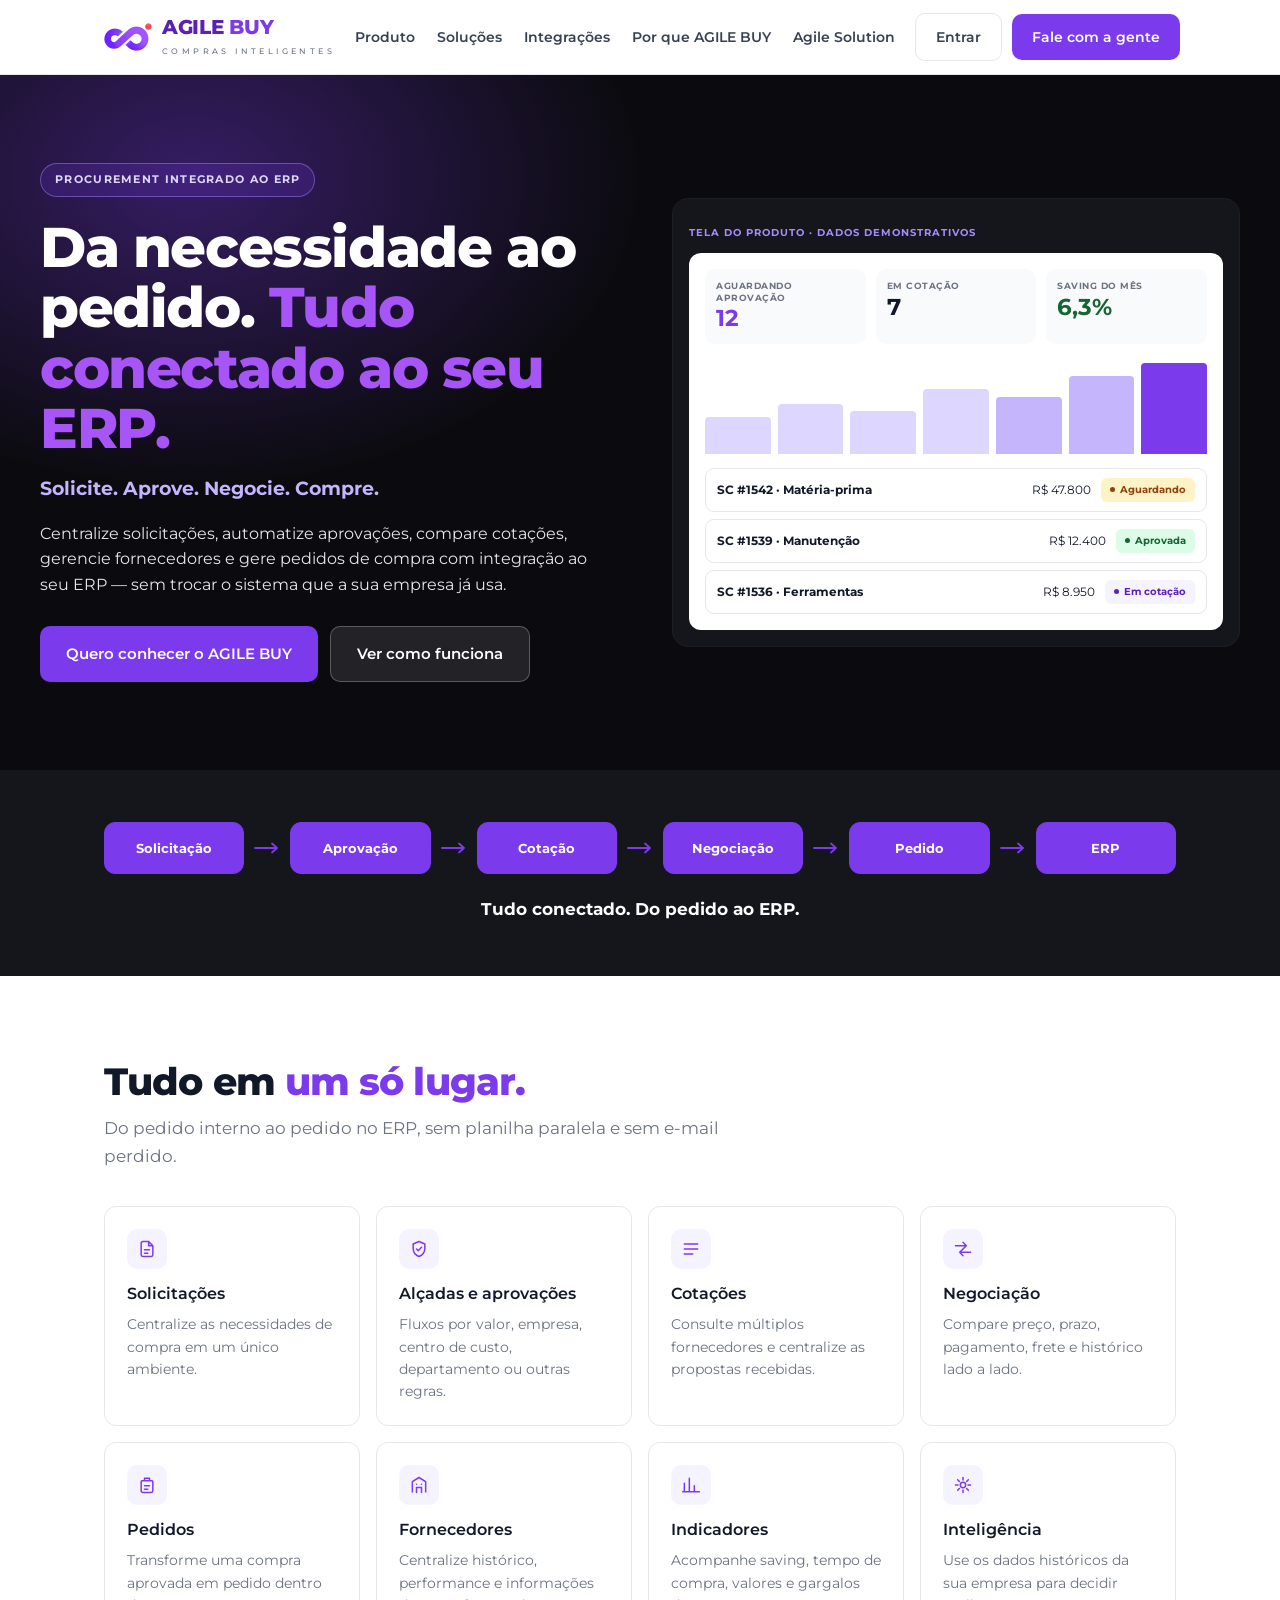
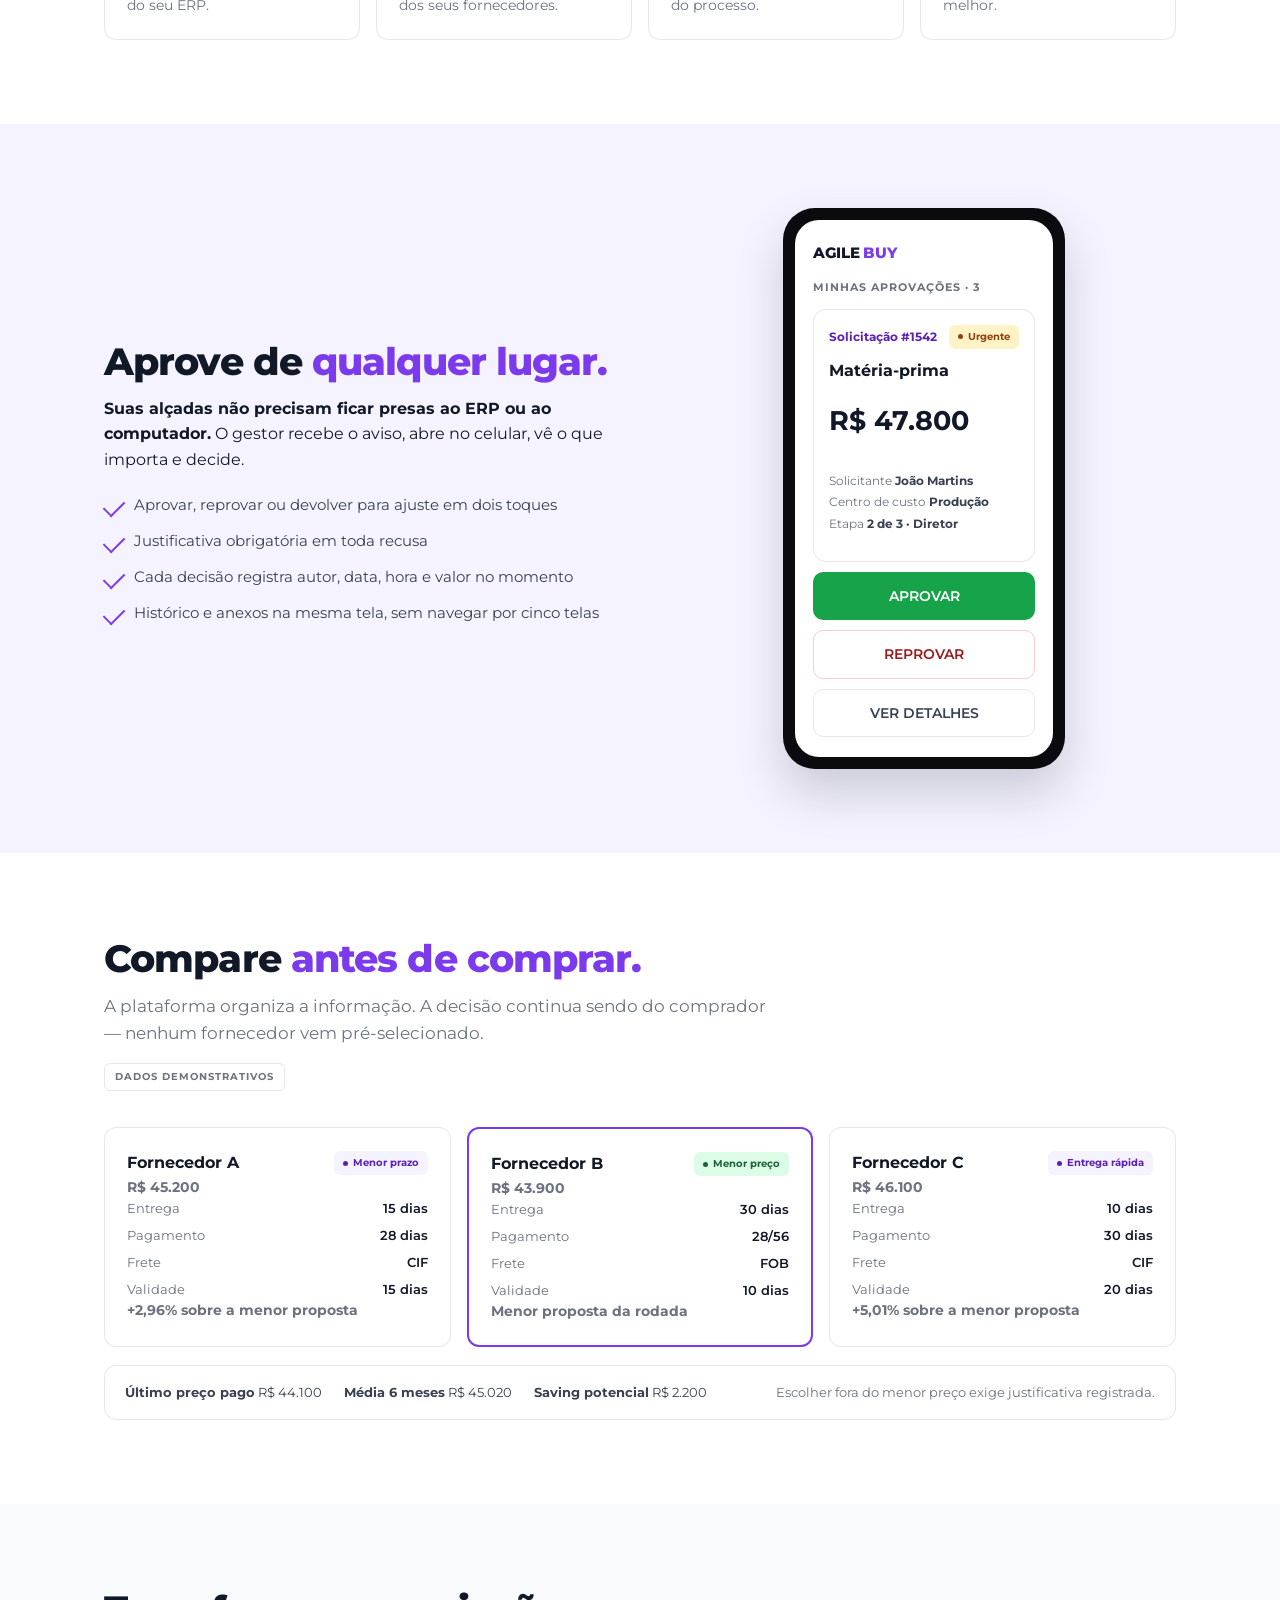
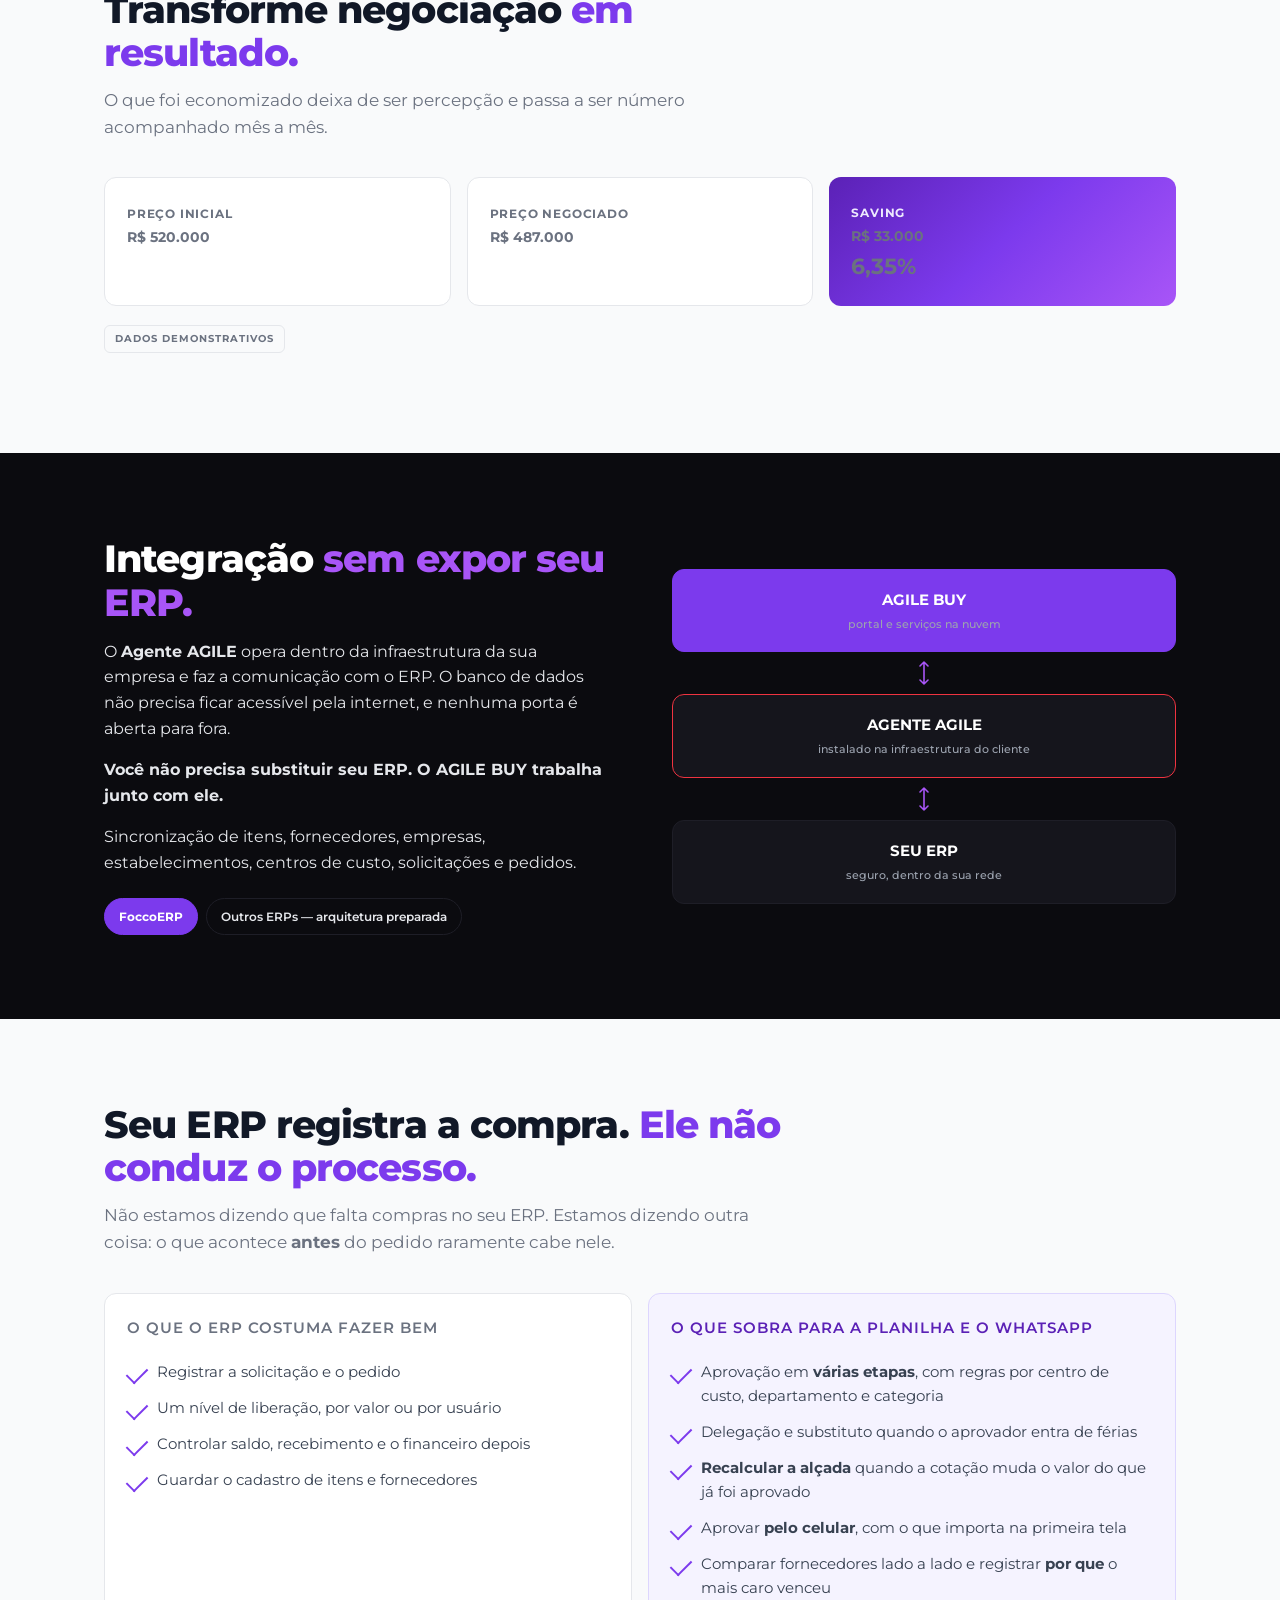
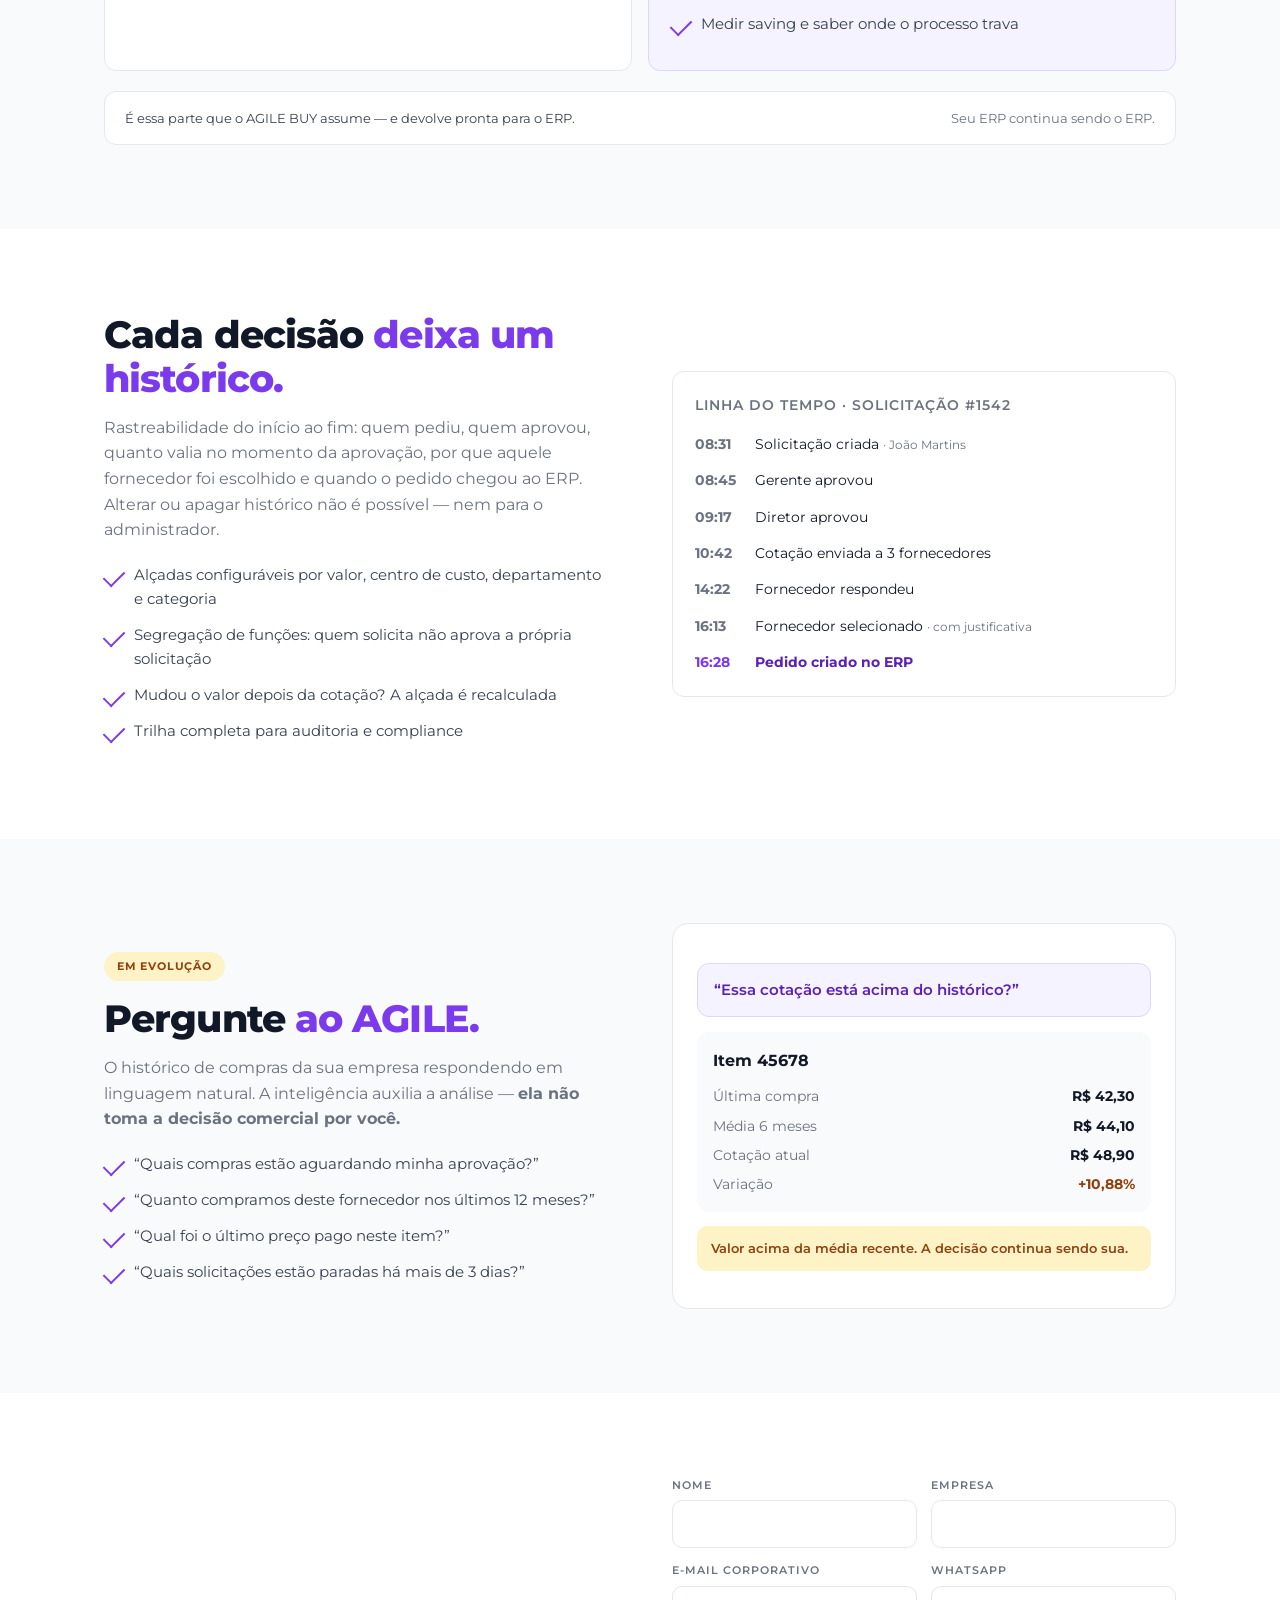
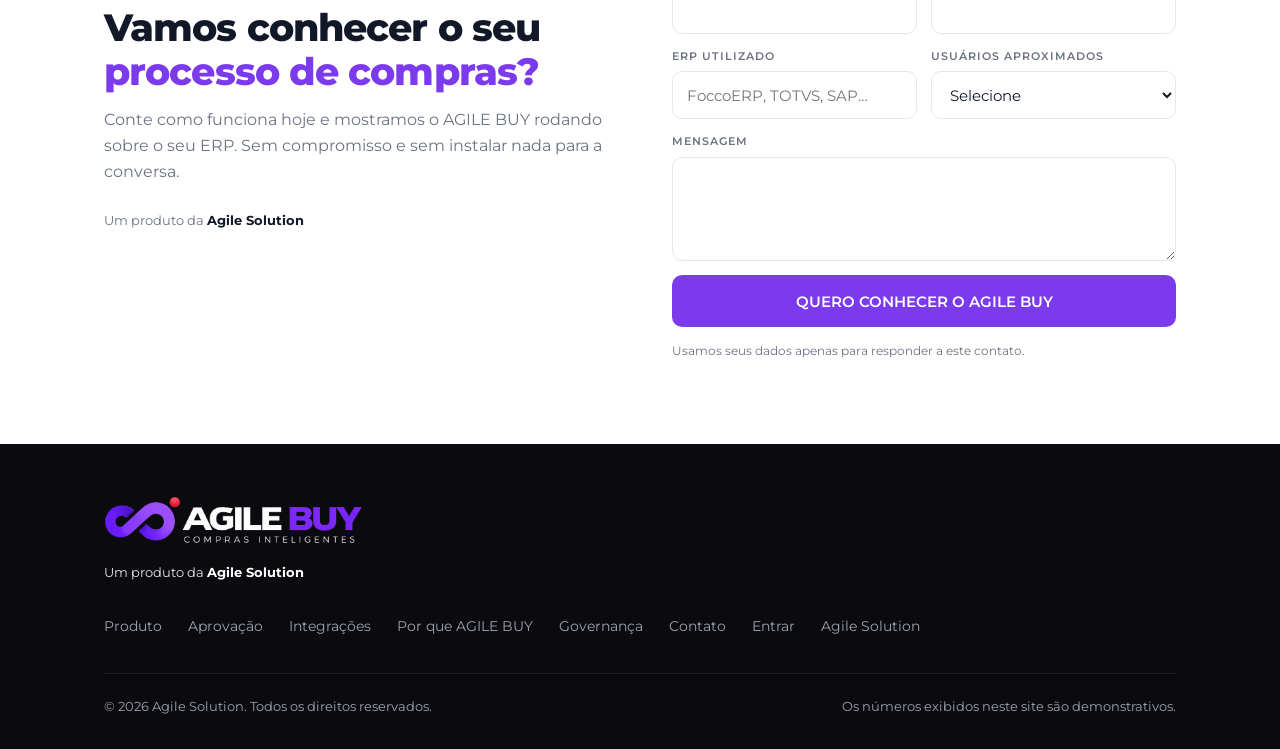
==== commit 066ea602: "Entra a marca oficial, e o site para de rolar de lado no celular O logo oficial do AGILE BUY (o infi" ====
--- a/index.html
+++ b/index.html
@@ -31,6 +31,7 @@
 <meta name="twitter:description" content="Da necessidade ao pedido, tudo conectado ao seu ERP.">
 <meta name="twitter:image" content="https://agilebuy.com.br/assets/og-image.png">
 
+<link rel="icon" href="assets/favicon.ico" sizes="any">
 <link rel="icon" href="assets/favicon.png" type="image/png">
 <link rel="apple-touch-icon" href="assets/apple-touch-icon.png">
 <link rel="stylesheet" href="styles.css">
@@ -61,6 +62,8 @@
 <header class="topo">
   <div class="wrap topo__in">
     <a class="marca" href="/" aria-label="AGILE BUY — página inicial">
+      <img class="marca__simbolo" src="assets/simbolo-agilebuy.png" width="48" height="28"
+           alt="" decoding="async">
       <span>
         <span class="marca__nome">AGILE <span>BUY</span></span>
         <span class="marca__sub">COMPRAS INTELIGENTES</span>
@@ -73,6 +76,7 @@
       <a href="#erp">Integrações</a>
       <a href="#porque">Por que AGILE BUY</a>
       <a href="https://www.agilesolution.com.br/" rel="noopener">Agile Solution</a>
+      <a class="nav__contato" href="#contato">Fale com a gente</a>
     </nav>
 
     <div class="topo__acoes">
@@ -81,7 +85,7 @@
           <path d="M4 7h16M4 12h16M4 17h16" stroke="currentColor" stroke-width="2" stroke-linecap="round"/>
         </svg>
       </button>
-      <a class="btn btn--fantasma" href="https://portal.agilesolution.com.br/">Entrar</a>
+      <a class="btn btn--fantasma" href="https://app.agilebuy.com.br/">Entrar</a>
       <a class="btn btn--primario" href="#contato">Fale com a gente</a>
     </div>
   </div>
@@ -435,12 +439,8 @@
   <div class="wrap">
     <div class="rodape__in">
       <div>
-        <span class="marca marca--claro">
-          <span>
-            <span class="marca__nome">AGILE <span>BUY</span></span>
-            <span class="marca__sub">COMPRAS INTELIGENTES</span>
-          </span>
-        </span>
+        <img class="rodape__logo" src="assets/logo-agilebuy.png" width="260" height="48"
+             alt="AGILE BUY — Compras Inteligentes" decoding="async">
         <div class="rodape__mae">
           <span class="rodape__assin">Um produto da <strong style="color:#fff">Agile Solution</strong></span>
         </div>
@@ -453,7 +453,7 @@
         <a href="#porque">Por que AGILE BUY</a>
         <a href="#governanca">Governança</a>
         <a href="#contato">Contato</a>
-        <a href="https://portal.agilesolution.com.br/">Entrar</a>
+        <a href="https://app.agilebuy.com.br/">Entrar</a>
         <a href="https://www.agilesolution.com.br/" rel="noopener">Agile Solution</a>
       </nav>
     </div>
--- a/styles.css
+++ b/styles.css
@@ -105,9 +105,15 @@
   backdrop-filter: blur(10px);
   border-bottom: 1px solid var(--buy-border);
 }
-.topo__in { display: flex; align-items: center; gap: 28px; height: 74px; }
-.topo__nav { display: flex; gap: 24px; margin-left: auto; }
-.topo__nav a { font-size: 14px; font-weight: 600; color: #374151; }
+.topo__in { display: flex; align-items: center; gap: 20px; height: 74px; }
+.topo__nav { display: flex; gap: 22px; margin-left: auto; }
+/* nowrap: sem isto "Por que AGILE BUY" e "Agile Solution" quebram em duas linhas e o
+   cabecalho fica torto — o simbolo da marca comeu a folga que existia. */
+.topo__nav a { font-size: 14px; font-weight: 600; color: #374151; white-space: nowrap; }
+.nav__contato { display: none; }   /* so aparece dentro do menu do celular */
+/* So no desktop: no celular o botao PRECISA quebrar em duas linhas, senao ele sozinho
+   joga a pagina para 457px numa tela de 390 e o site inteiro rola de lado. */
+@media (min-width: 901px) { .topo__acoes .btn { white-space: nowrap; } }
 .topo__nav a:hover { color: var(--buy-primary-dark); }
 .topo__acoes { display: flex; align-items: center; gap: 10px; }
 
@@ -167,8 +173,10 @@
 .painel__tela { background: #fff; border-radius: var(--r); padding: 16px; color: var(--buy-text); }
 .painel__kpis { display: grid; grid-template-columns: repeat(3, minmax(0, 1fr)); gap: 10px; }
 .mini { background: var(--buy-page); border-radius: 10px; padding: 11px; }
-.mini__r { font-size: 9px; font-weight: 700; letter-spacing: .5px; color: var(--buy-text-2); }
-.mini__v { font-size: clamp(18px, 2.4vw, 23px); font-weight: 700; line-height: 1.2; margin-top: 2px; }
+/* Sao <span>: inline, o margin-top nao valia nada e o numero corria atras da ultima palavra
+   do rotulo ("AGUARDANDO APROVACAO 12"). Como bloco, cada um fica na sua linha. */
+.mini__r { display: block; font-size: 9px; font-weight: 700; letter-spacing: .5px; color: var(--buy-text-2); line-height: 1.3; }
+.mini__v { display: block; font-size: clamp(18px, 2.4vw, 23px); font-weight: 700; line-height: 1.2; margin-top: 2px; }
 .mini__v--roxo { color: var(--buy-primary); }
 .mini__v--verde { color: var(--buy-success-fg); }
 
@@ -381,6 +389,14 @@
   .hero__in, .dupla { grid-template-columns: minmax(0, 1fr); }
   .hero__in { padding-bottom: 48px; }
   .saving { grid-template-columns: minmax(0, 1fr); }
+  .topo__acoes .btn--fantasma { display: none; }
+}
+
+/* O cabecalho troca para o menu sanduiche a 1180px, e nao a 1000px como o resto do
+   layout: medido, entre 1001px e 1180px os cinco itens do menu nao cabem ao lado da
+   marca e a pagina rolava 93px de lado. Breakpoint de cabecalho e de grade sao coisas
+   diferentes e nao precisam ser o mesmo numero. */
+@media (max-width: 1180px) {
   .topo__nav { display: none; }
   .topo__nav.aberto {
     display: flex; flex-direction: column; gap: 0;
@@ -389,7 +405,6 @@
   }
   .topo__nav.aberto a { padding: 14px 0; border-bottom: 1px solid var(--buy-border); }
   .menu-botao { display: inline-flex; }
-  .topo__acoes .btn--fantasma { display: none; }
 }
 
 @media (max-width: 720px) {
@@ -400,3 +415,40 @@
   .fluxo__trilha { flex-direction: column; }
   .etapa { width: 100%; }
 }
+
+
+/* ---------------------------------------------------------------------------
+   A MARCA OFICIAL
+   O logo veio em UMA versao: fundo escuro. "AGILE" e "COMPRAS INTELIGENTES" sao
+   brancos, entao o lockup inteiro some num cabecalho branco. Ele nao se recolore
+   — a marca e da Agile Solution e nao se redesenha aqui.
+
+   A saida e a que as marcas usam: o SIMBOLO (violeta e vermelho, legivel sobre
+   qualquer fundo) acompanha o nome em texto no topo claro; o LOCKUP completo vai
+   no rodape, que e escuro, e na imagem de compartilhamento.
+   --------------------------------------------------------------------------- */
+.marca__simbolo {
+  height: 28px; width: auto;
+  flex-shrink: 0;           /* sem isto o simbolo e o primeiro a ser esmagado no celular */
+}
+.rodape__logo {
+  height: 48px; width: auto;
+  display: block;
+  max-width: 100%;
+}
+@media (max-width: 600px) {
+  .marca__simbolo { height: 24px; }
+  .rodape__logo   { height: 40px; }
+  /* O simbolo somou 51px ao cabecalho e empurrou o botao "Fale com a gente" 17px para fora
+     da tela — o site inteiro passava a rolar de lado num celular de 390px. O espaco entre
+     letras da assinatura sozinho custava 68px (3.4px x 20 caracteres); a 2.2px a fonte de
+     8px continua arejada e sobra folga. Medido: 407px -> 383px. */
+  .marca__sub { letter-spacing: 2.2px; }
+
+  /* "Fale com a gente" nao cabe ao lado da marca numa tela de celular: media 114px de
+     altura (tres linhas) a 390px e, a 320 e 360px, forcava a pagina a 375px e punha o
+     site inteiro para rolar de lado. Ele sai do topo e entra no menu, onde se procura
+     contato no celular — o hero continua com o botao grande. */
+  .topo__acoes .btn--primario { display: none; }
+  .topo__nav.aberto .nav__contato { display: block; color: var(--buy-primary); font-weight: 700; }
+}
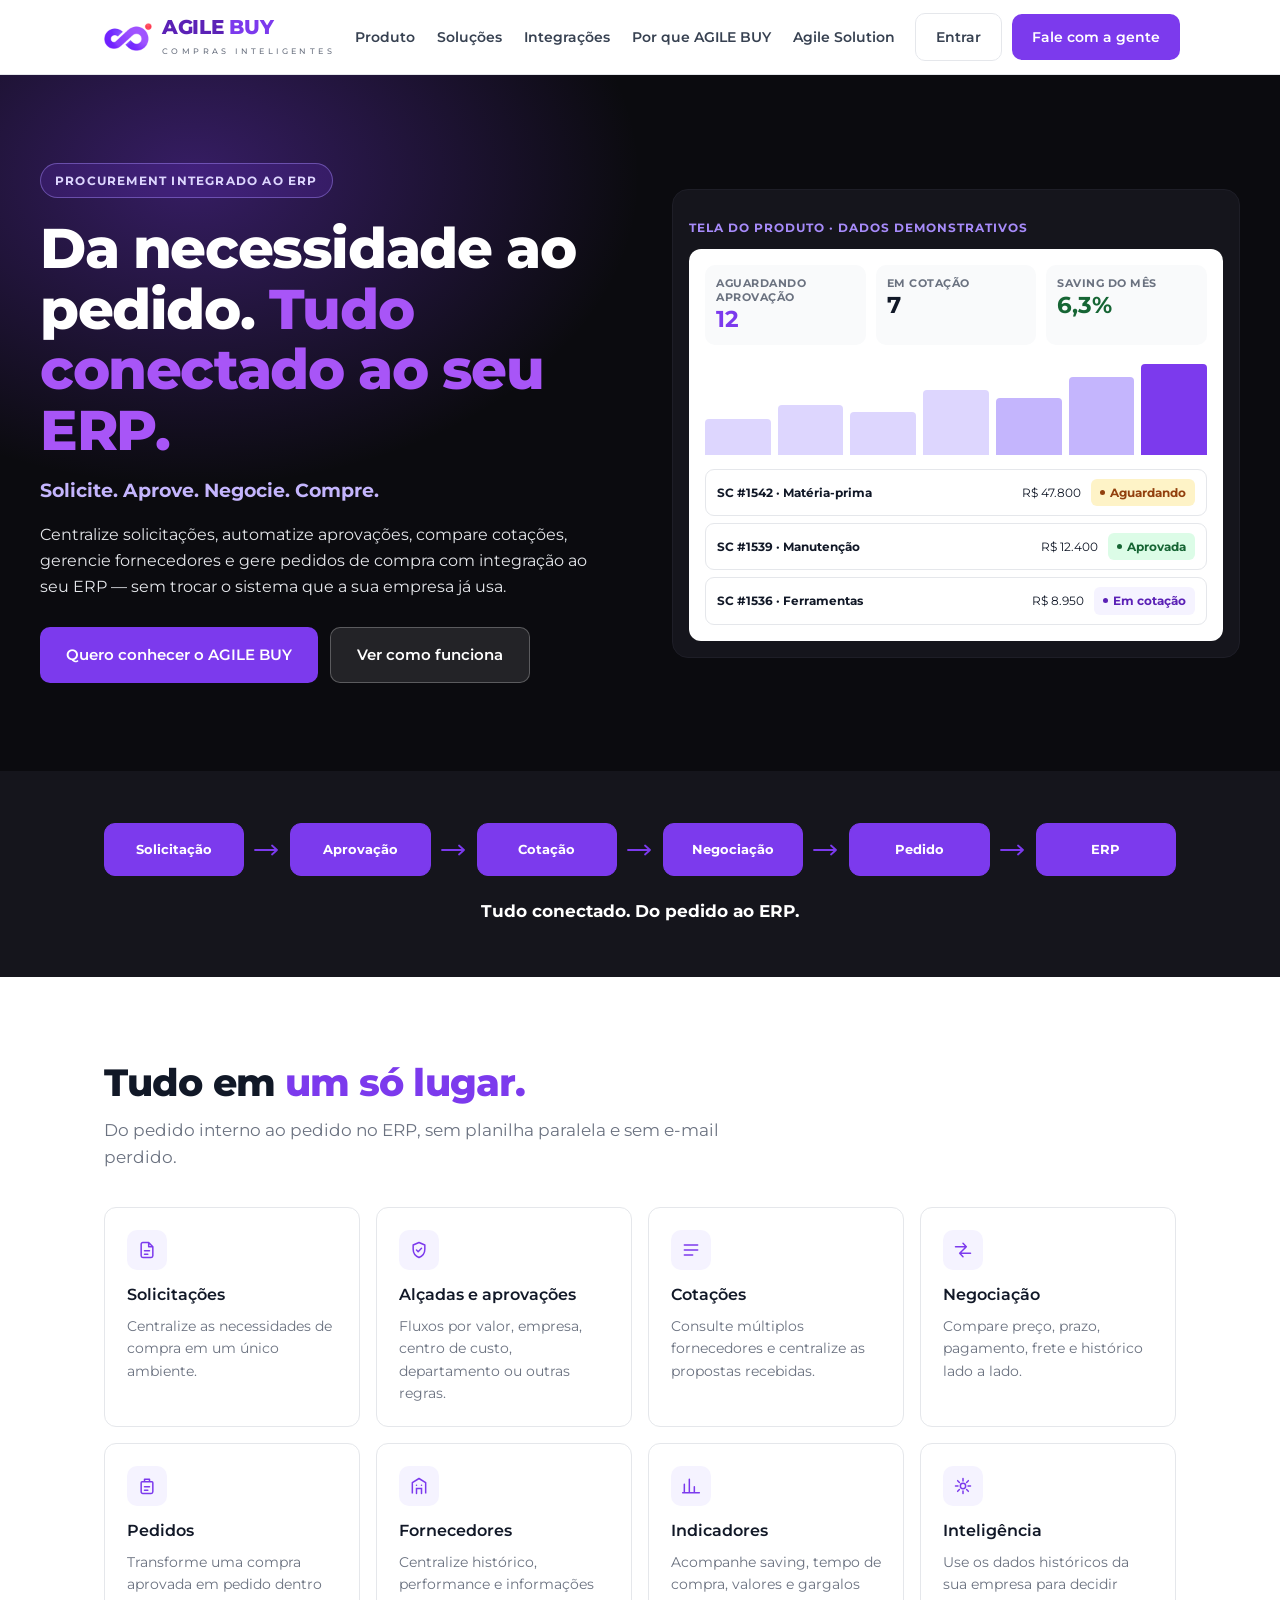
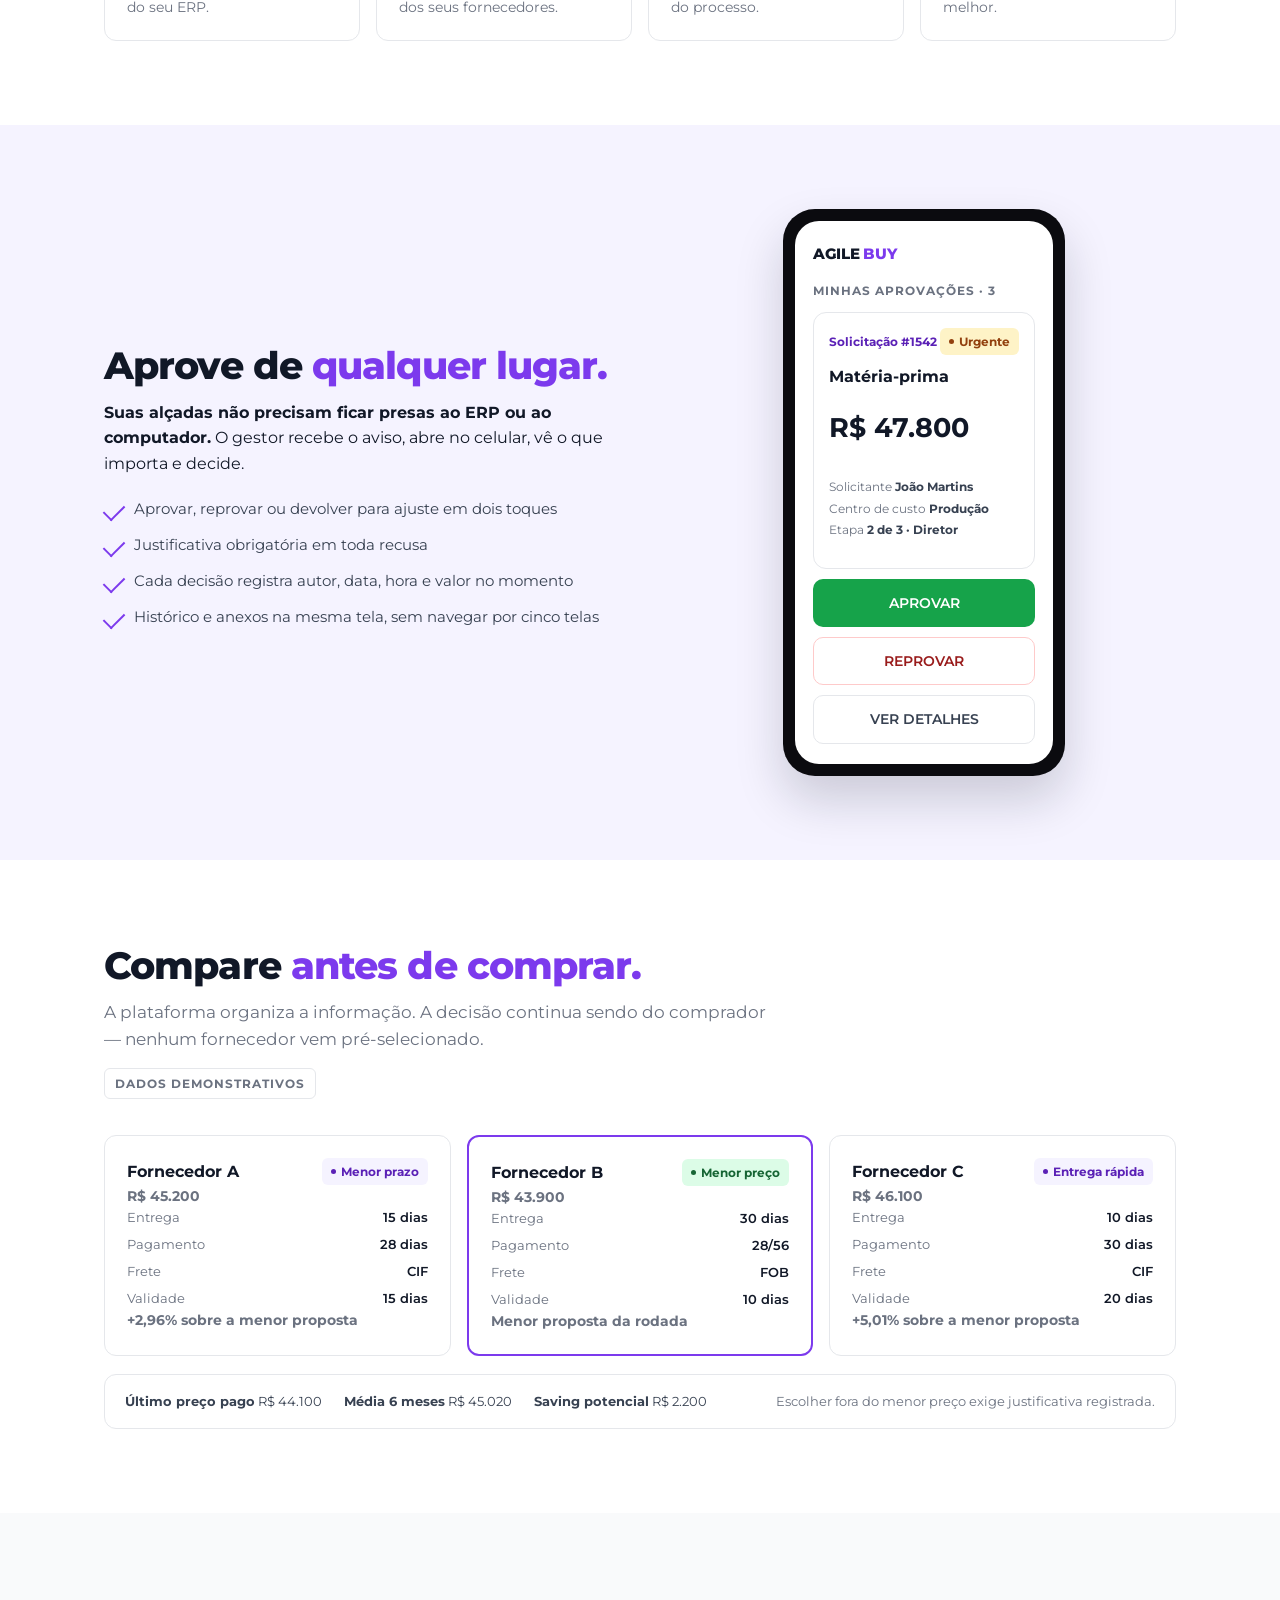
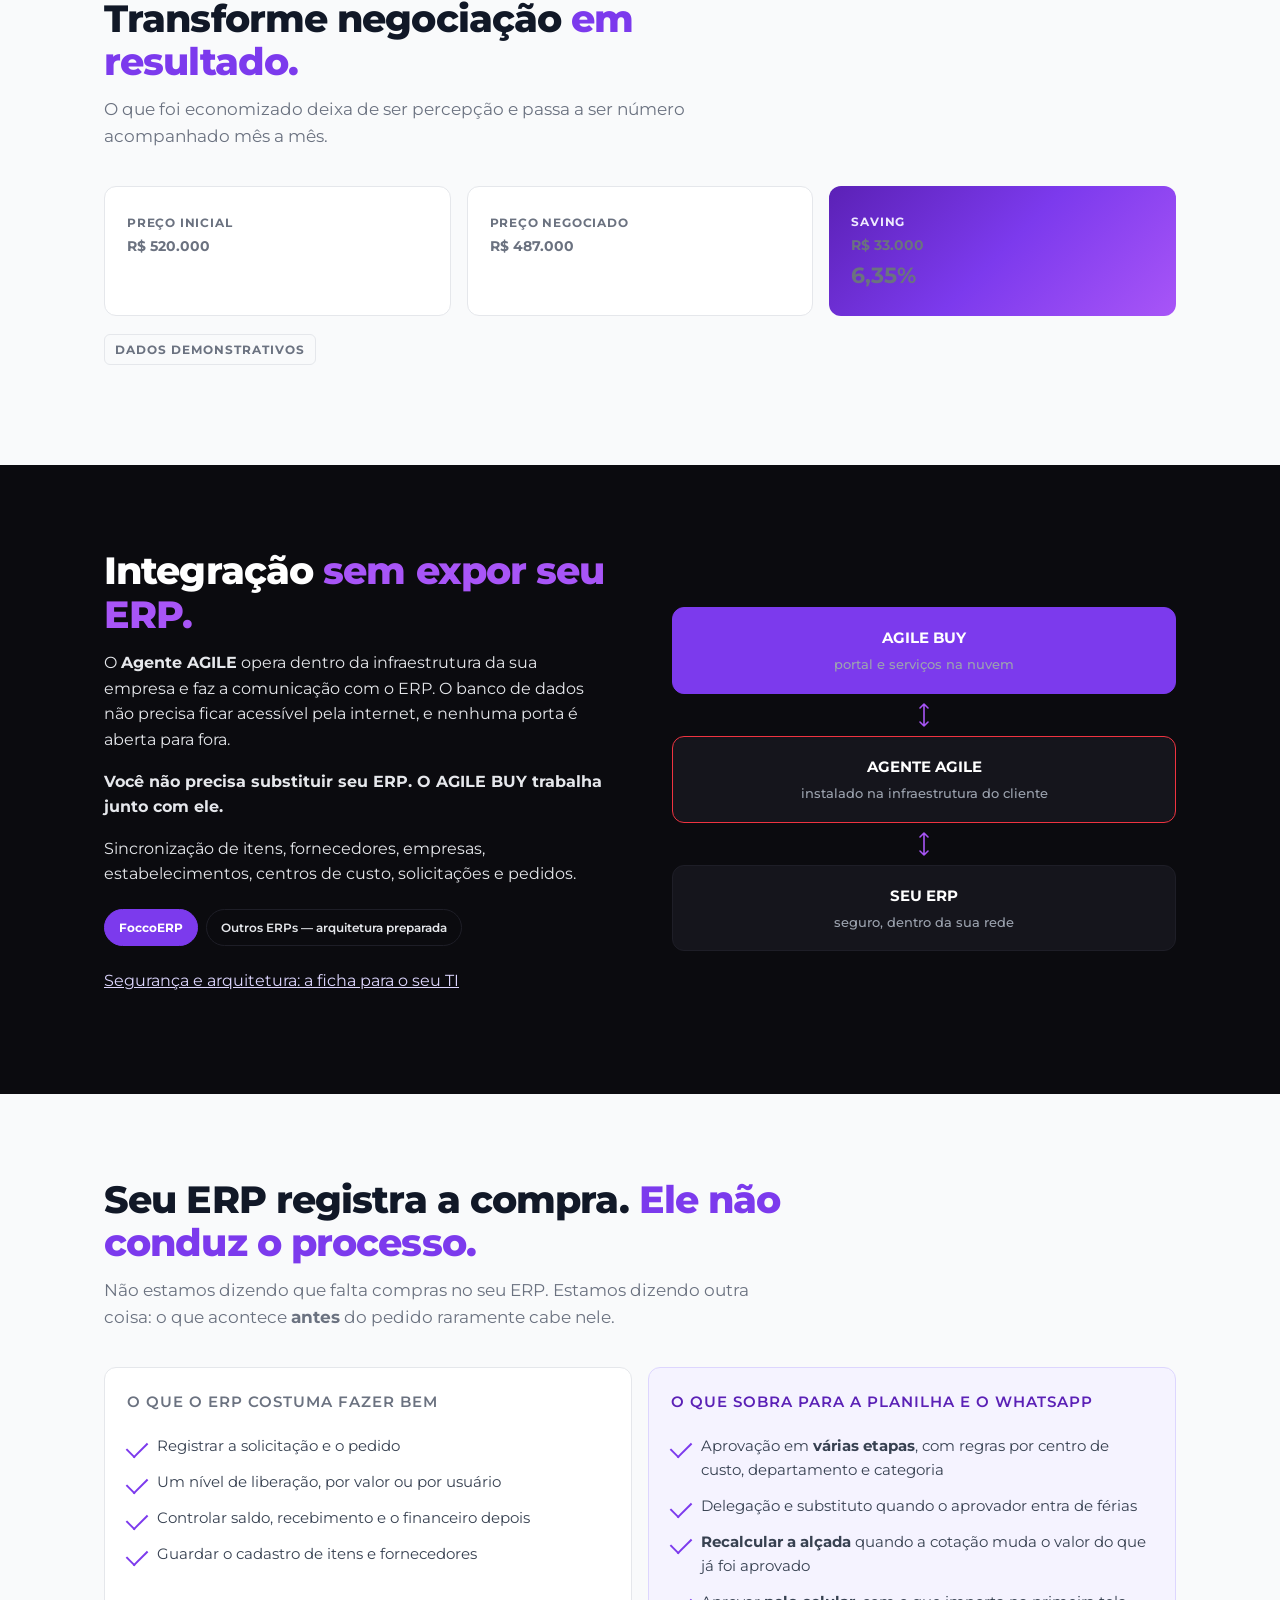
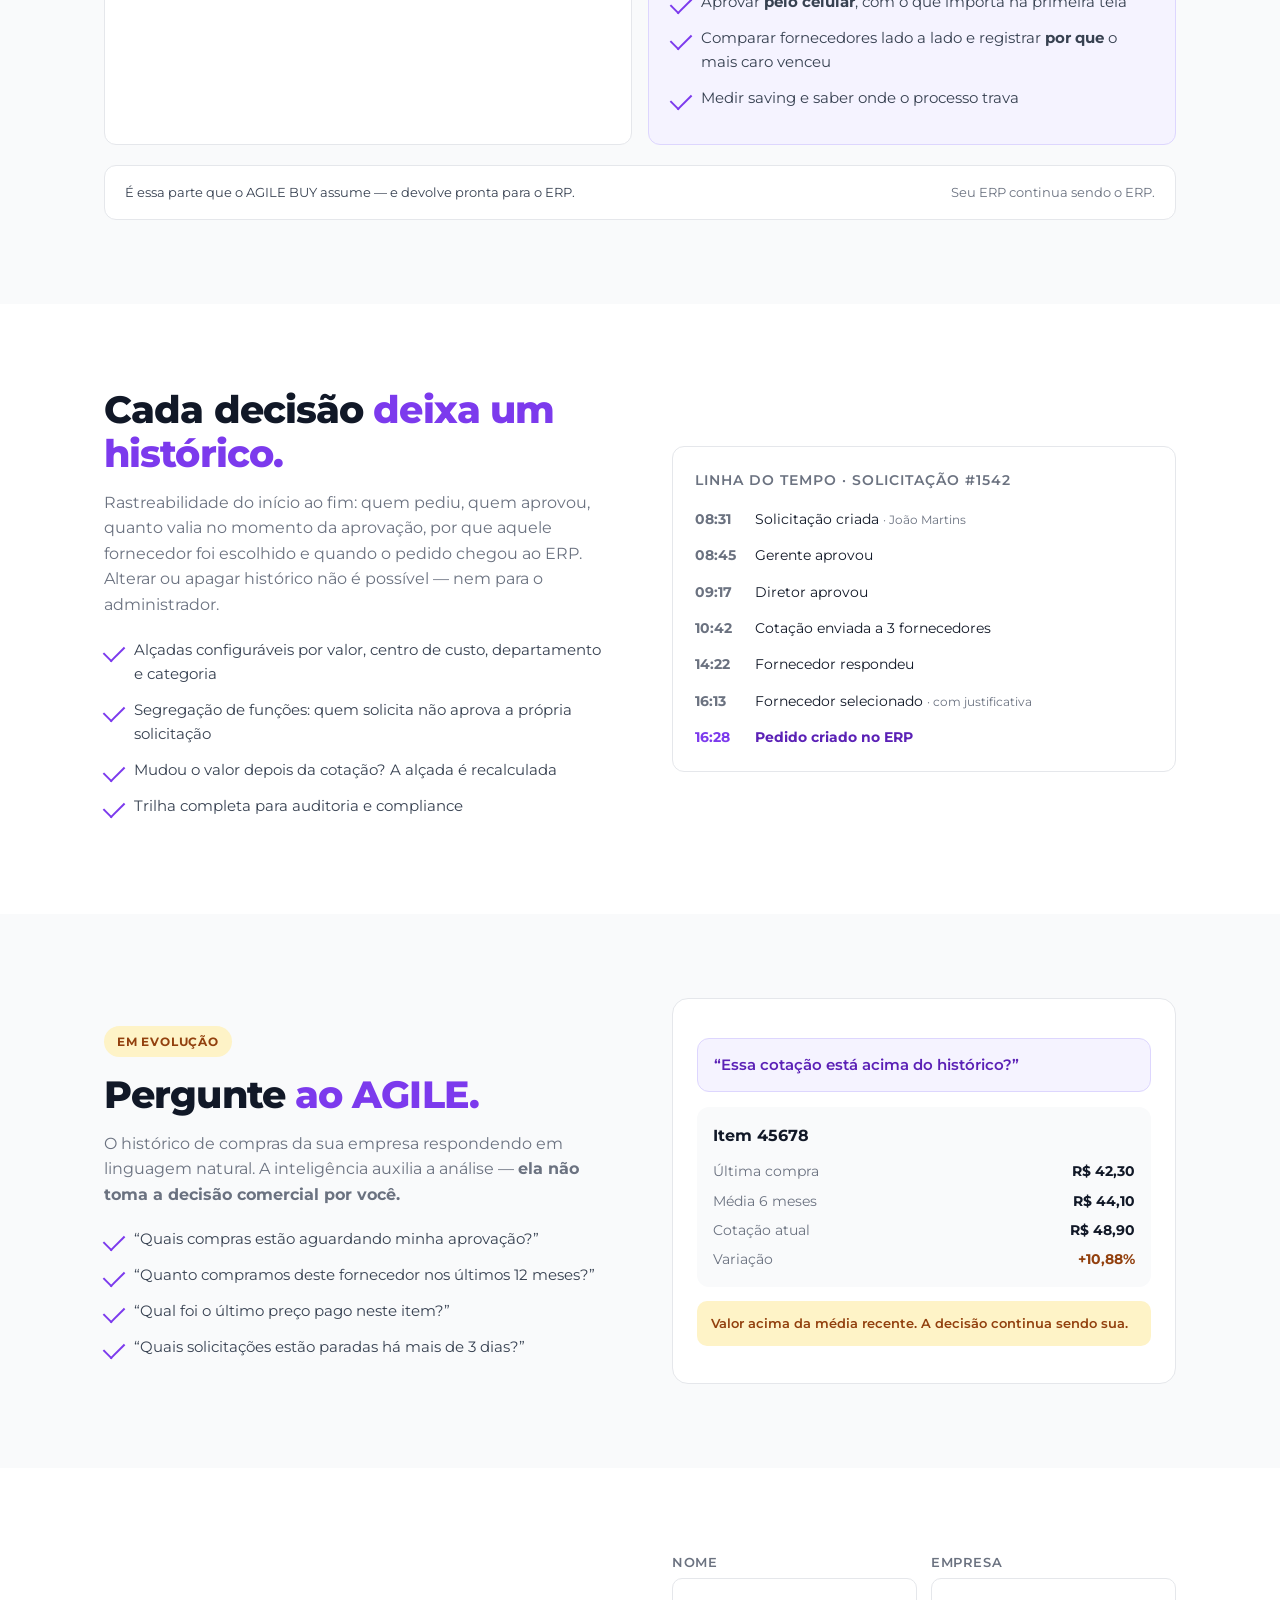
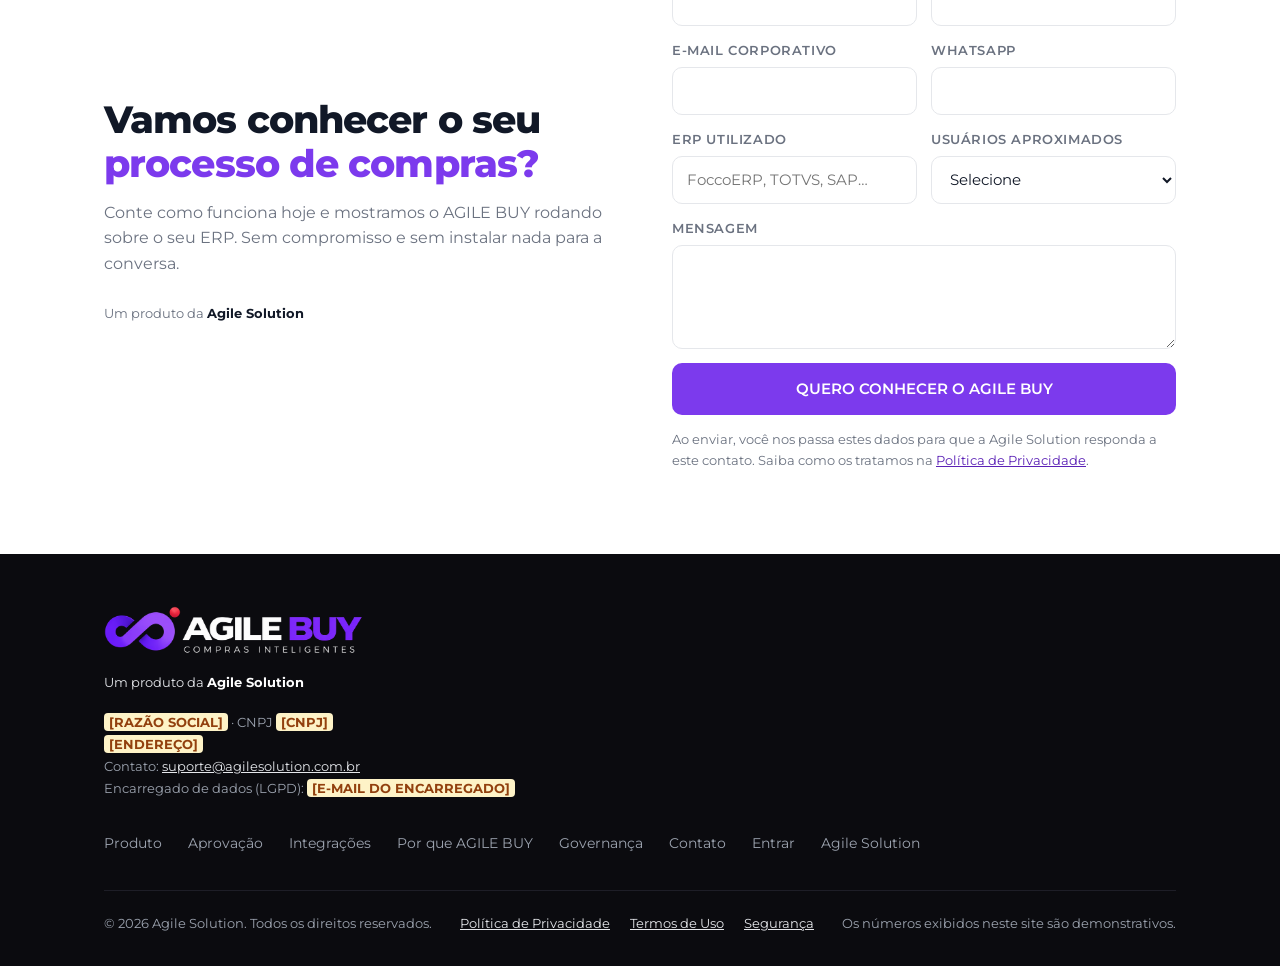
==== commit 0c335274: "Privacidade, termos e a ficha de seguranca para o TI do cliente O TI e o juridico de cliente corpora" ====
--- a/index.html
+++ b/index.html
@@ -23,6 +23,10 @@
 <meta property="og:description" content="Da necessidade ao pedido, tudo conectado ao seu ERP. Solicite. Aprove. Negocie. Compre.">
 <meta property="og:url" content="https://agilebuy.com.br/">
 <meta property="og:image" content="https://agilebuy.com.br/assets/og-image.png">
+<!-- secure_url e type nao sao decoracao: ha leitor de previa (o WhatsApp entre eles) que
+     ignora a imagem quando nao sabe o tipo de antemao, ou quando so ha a versao http. -->
+<meta property="og:image:secure_url" content="https://agilebuy.com.br/assets/og-image.png">
+<meta property="og:image:type" content="image/png">
 <meta property="og:image:width" content="1200">
 <meta property="og:image:height" content="630">
 <meta property="og:image:alt" content="AGILE BUY — Compras Inteligentes, um produto da Agile Solution">
@@ -76,6 +80,7 @@
       <a href="#erp">Integrações</a>
       <a href="#porque">Por que AGILE BUY</a>
       <a href="https://www.agilesolution.com.br/" rel="noopener">Agile Solution</a>
+      <a class="nav__entrar" href="https://app.agilebuy.com.br/">Entrar</a>
       <a class="nav__contato" href="#contato">Fale com a gente</a>
     </nav>
 
@@ -275,6 +280,7 @@
           <span class="chip chip--forte">FoccoERP</span>
           <span class="chip">Outros ERPs — arquitetura preparada</span>
         </div>
+        <p style="margin-top:22px"><a class="link-claro" href="seguranca.html">Segurança e arquitetura: a ficha para o seu TI</a></p>
       </div>
 
       <div class="camadas" aria-hidden="true">
@@ -408,7 +414,12 @@
         </div>
       </div>
 
-      <form class="form" action="https://formsubmit.co/suporte@agilesolution.com.br" method="POST">
+      <!-- O envio e feito por JavaScript para a NOSSA api (ver script.js). O `action` fica como
+           caminho de quem esta sem JavaScript, e `data-fallback` e a segunda camada quando a
+           nossa API nao responde. Terceira camada: o e-mail da propria pessoa, ja preenchido. -->
+      <form class="form" method="POST"
+            action="https://formsubmit.co/suporte@agilesolution.com.br"
+            data-fallback="https://formsubmit.co/suporte@agilesolution.com.br">
         <input type="hidden" name="_subject" value="AGILE BUY — novo contato pelo site">
         <input type="hidden" name="_captcha" value="true">
         <input type="hidden" name="_template" value="table">
@@ -429,7 +440,8 @@
         </div>
         <div class="campo campo--largo"><label for="msg">Mensagem</label><textarea id="msg" name="Mensagem" rows="4"></textarea></div>
         <button class="btn btn--primario btn--grande" type="submit">QUERO CONHECER O AGILE BUY</button>
-        <p class="form__nota">Usamos seus dados apenas para responder a este contato.</p>
+        <p class="form__nota">Ao enviar, você nos passa estes dados para que a Agile Solution responda a
+          este contato. Saiba como os tratamos na <a href="privacidade.html">Política de Privacidade</a>.</p>
       </form>
     </div>
   </section>
@@ -444,6 +456,12 @@
         <div class="rodape__mae">
           <span class="rodape__assin">Um produto da <strong style="color:#fff">Agile Solution</strong></span>
         </div>
+        <address class="rodape__empresa">
+          <span class="ph">[RAZÃO SOCIAL]</span> · CNPJ <span class="ph">[CNPJ]</span><br>
+          <span class="ph">[ENDEREÇO]</span><br>
+          Contato: <a href="mailto:suporte@agilesolution.com.br">suporte@agilesolution.com.br</a><br>
+          Encarregado de dados (LGPD): <span class="ph">[E-MAIL DO ENCARREGADO]</span>
+        </address>
       </div>
 
       <nav class="rodape__nav" aria-label="Rodapé">
@@ -460,6 +478,11 @@
 
     <div class="rodape__fim">
       <span>© <span id="ano">2026</span> Agile Solution. Todos os direitos reservados.</span>
+      <nav class="rodape__legal" aria-label="Documentos">
+        <a href="privacidade.html">Política de Privacidade</a>
+        <a href="termos.html">Termos de Uso</a>
+        <a href="seguranca.html">Segurança</a>
+      </nav>
       <span>Os números exibidos neste site são demonstrativos.</span>
     </div>
   </div>
--- a/styles.css
+++ b/styles.css
@@ -110,7 +110,7 @@
 /* nowrap: sem isto "Por que AGILE BUY" e "Agile Solution" quebram em duas linhas e o
    cabecalho fica torto — o simbolo da marca comeu a folga que existia. */
 .topo__nav a { font-size: 14px; font-weight: 600; color: #374151; white-space: nowrap; }
-.nav__contato { display: none; }   /* so aparece dentro do menu do celular */
+.nav__contato, .nav__entrar { display: none; }   /* so aparecem dentro do menu do celular */
 /* So no desktop: no celular o botao PRECISA quebrar em duas linhas, senao ele sozinho
    joga a pagina para 457px numa tela de 390 e o site inteiro rola de lado. */
 @media (min-width: 901px) { .topo__acoes .btn { white-space: nowrap; } }
@@ -149,7 +149,7 @@
 }
 .selo {
   display: inline-flex; align-items: center; gap: 8px; align-self: flex-start;
-  font-size: 11px; font-weight: 700; letter-spacing: 1.3px; text-transform: uppercase;
+  font-size: 12px; font-weight: 700; letter-spacing: 1.2px; text-transform: uppercase;
   color: #ddd6fe; background: rgba(124, 58, 237, .18);
   border: 1px solid rgba(167, 139, 250, .45); border-radius: var(--r-pill); padding: 7px 14px;
 }
@@ -168,14 +168,14 @@
   border-radius: var(--r-lg); padding: 16px;
 }
 .painel__cab {
-  font-size: 10px; font-weight: 700; letter-spacing: 1px; color: #a78bfa; margin-bottom: 12px;
+  font-size: 12px; font-weight: 700; letter-spacing: 1px; color: #a78bfa; margin-bottom: 12px;
 }
 .painel__tela { background: #fff; border-radius: var(--r); padding: 16px; color: var(--buy-text); }
 .painel__kpis { display: grid; grid-template-columns: repeat(3, minmax(0, 1fr)); gap: 10px; }
 .mini { background: var(--buy-page); border-radius: 10px; padding: 11px; }
 /* Sao <span>: inline, o margin-top nao valia nada e o numero corria atras da ultima palavra
    do rotulo ("AGUARDANDO APROVACAO 12"). Como bloco, cada um fica na sua linha. */
-.mini__r { display: block; font-size: 9px; font-weight: 700; letter-spacing: .5px; color: var(--buy-text-2); line-height: 1.3; }
+.mini__r { display: block; font-size: 11px; font-weight: 700; letter-spacing: .5px; color: var(--buy-text-2); line-height: 1.3; }
 .mini__v { display: block; font-size: clamp(18px, 2.4vw, 23px); font-weight: 700; line-height: 1.2; margin-top: 2px; }
 .mini__v--roxo { color: var(--buy-primary); }
 .mini__v--verde { color: var(--buy-success-fg); }
@@ -193,7 +193,7 @@
 
 .selo-st {
   display: inline-flex; align-items: center; gap: 5px;
-  font-size: 10px; font-weight: 700; padding: 4px 9px; border-radius: 6px; white-space: nowrap;
+  font-size: 12px; font-weight: 700; padding: 4px 9px; border-radius: 6px; white-space: nowrap;
 }
 .selo-st::before { content: ""; width: 5px; height: 5px; border-radius: 50%; background: currentColor; }
 .selo-st--aguard { background: var(--buy-warning-bg); color: var(--buy-warning-fg); }
@@ -265,7 +265,7 @@
   border-radius: 32px; padding: 12px; box-shadow: 0 24px 48px rgba(17, 24, 39, .18);
 }
 .celular__tela { background: #fff; border-radius: 24px; padding: 20px 18px; }
-.celular__cab { font-size: 11px; font-weight: 700; letter-spacing: 1px; color: var(--buy-text-2); margin: 14px 0 12px; }
+.celular__cab { font-size: 12px; font-weight: 700; letter-spacing: 1px; color: var(--buy-text-2); margin: 14px 0 12px; }
 .aprov { border: 1px solid var(--buy-border); border-radius: 13px; padding: 15px; }
 .aprov__n { display: flex; justify-content: space-between; align-items: center; }
 .aprov__n b { font-size: 12px; font-weight: 700; color: var(--buy-primary-dark); }
@@ -315,7 +315,7 @@
   background: var(--buy-surface-dark); border: 1px solid var(--buy-surface-dark-2);
   font-size: 15px; font-weight: 700;
 }
-.camada small { display: block; font-size: 11px; font-weight: 500; color: var(--buy-text-dark-2); margin-top: 4px; }
+.camada small { display: block; font-size: 13px; font-weight: 500; color: var(--buy-text-dark-2); margin-top: 4px; }
 .camada--buy { background: var(--buy-primary); border-color: var(--buy-primary); }
 .camada--agente { border-color: var(--agile-red); }
 .camadas__seta { color: var(--buy-primary-bright); }
@@ -328,7 +328,7 @@
 .chip--forte { background: var(--buy-primary); border-color: var(--buy-primary); color: #fff; font-weight: 700; }
 
 .evolucao {
-  display: inline-flex; align-items: center; gap: 7px; font-size: 11px; font-weight: 700;
+  display: inline-flex; align-items: center; gap: 7px; font-size: 12px; font-weight: 700;
   letter-spacing: .8px; text-transform: uppercase; color: var(--buy-warning-fg);
   background: var(--buy-warning-bg); border-radius: var(--r-pill); padding: 6px 13px;
 }
@@ -352,16 +352,21 @@
 .form { display: grid; grid-template-columns: repeat(2, minmax(0, 1fr)); gap: 14px; }
 .campo { display: flex; flex-direction: column; gap: 6px; }
 .campo--largo { grid-column: 1 / -1; }
-.campo label { font-size: 11px; font-weight: 600; letter-spacing: 1px; text-transform: uppercase; color: var(--buy-text-2); }
+.campo label { font-size: 13px; font-weight: 600; letter-spacing: .6px; text-transform: uppercase; color: var(--buy-text-2); }
 .campo input, .campo select, .campo textarea {
   font-family: inherit; font-size: 15px; color: var(--buy-text);
   min-height: 48px; padding: 12px 14px;
   border: 1.5px solid var(--buy-border); border-radius: 10px; background: #fff;
 }
 .campo textarea { min-height: 104px; resize: vertical; }
-.campo input:focus, .campo select:focus, .campo textarea:focus { border-color: var(--buy-primary); outline: none; }
+/* O contorno de foco fica: quem navega pelo teclado precisa ver em que campo esta. So a
+   cor da borda mudando (o que havia antes) e sutil demais para isso. */
+.campo input:focus, .campo select:focus, .campo textarea:focus { border-color: var(--buy-primary); }
+.campo input:focus-visible, .campo select:focus-visible, .campo textarea:focus-visible {
+  outline: 2px solid var(--buy-primary); outline-offset: 2px; border-radius: 10px;
+}
 .form .btn { grid-column: 1 / -1; }
-.form__nota { grid-column: 1 / -1; font-size: 12px; color: var(--buy-text-2); margin: 0; }
+.form__nota { grid-column: 1 / -1; font-size: 13px; color: var(--buy-text-2); margin: 0; }
 
 /* rodapé */
 .rodape { background: var(--buy-bg-dark); color: var(--buy-text-dark-2); padding: 52px 0 32px; }
@@ -377,7 +382,7 @@
 }
 
 .demo {
-  display: inline-block; font-size: 10px; font-weight: 700; letter-spacing: 1px;
+  display: inline-block; font-size: 12px; font-weight: 700; letter-spacing: 1px;
   text-transform: uppercase; color: var(--buy-text-2);
   border: 1px solid var(--buy-border); border-radius: 6px; padding: 5px 10px;
 }
@@ -390,6 +395,9 @@
   .hero__in { padding-bottom: 48px; }
   .saving { grid-template-columns: minmax(0, 1fr); }
   .topo__acoes .btn--fantasma { display: none; }
+  /* O Entrar sai do topo abaixo de 1000px; sem isto o cliente que ja usa o produto nao
+     acha mais por onde fazer login no celular. Ele volta dentro do menu. */
+  .topo__nav.aberto .nav__entrar { display: block; }
 }
 
 /* O cabecalho troca para o menu sanduiche a 1180px, e nao a 1000px como o resto do
@@ -452,3 +460,85 @@
   .topo__acoes .btn--primario { display: none; }
   .topo__nav.aberto .nav__contato { display: block; color: var(--buy-primary); font-weight: 700; }
 }
+
+/* O aviso do formulário: só aparece quando algo deu errado no envio. Discreto por padrão,
+   vermelho quando é falha — porque nesse momento a pessoa precisa entender que o contato NÃO
+   saiu, e o que fazer a seguir. */
+.form__aviso {
+  grid-column: 1 / -1;
+  margin: 10px 0 0;
+  font-size: 14px;
+  line-height: 1.5;
+  color: var(--buy-text-2);
+}
+.form__aviso:empty { display: none; }
+.form__aviso[data-tipo="erro"] {
+  color: var(--buy-danger-fg);
+  background: var(--buy-danger-bg);
+  border-radius: 10px;
+  padding: 10px 12px;
+}
+
+/* ---------------------------------------------------------------------------
+   RODAPE: identificacao da empresa e links legais
+   --------------------------------------------------------------------------- */
+.rodape__empresa { margin: 18px 0 0; font-size: 13px; line-height: 1.7; color: var(--buy-text-dark-2); font-style: normal; }
+.rodape__empresa a { color: var(--buy-text-dark); text-decoration: underline; }
+.rodape__legal { display: flex; flex-wrap: wrap; gap: 8px 20px; }
+.rodape__legal a { color: var(--buy-text-dark); text-decoration: underline; }
+.rodape__legal a:hover, .rodape__empresa a:hover { color: var(--buy-surface); }
+.form__nota a { text-decoration: underline; }
+
+/* Dado da empresa ainda nao preenchido: tem que saltar aos olhos, para ninguem publicar
+   com o colchete no lugar. */
+.ph {
+  background: var(--buy-warning-bg); color: var(--buy-warning-fg);
+  font-weight: 700; padding: 1px 5px; border-radius: 4px;
+}
+
+/* ---------------------------------------------------------------------------
+   PAGINAS DE TEXTO (privacidade, termos, seguranca)
+   --------------------------------------------------------------------------- */
+.doc-topo { background: var(--buy-bg-dark); color: var(--buy-surface); padding: clamp(40px, 6vw, 72px) 0 clamp(32px, 5vw, 52px); }
+.doc-topo h1 { margin: 16px 0 0; font-size: clamp(30px, 4.4vw, 46px); line-height: 1.1; font-weight: 800; letter-spacing: -1px; }
+.doc-topo h1 em { font-style: normal; color: var(--buy-primary-bright); }
+.doc-topo p { margin: 14px 0 0; max-width: 62ch; color: var(--buy-text-dark); font-size: 16px; }
+.doc-topo .doc__data { font-size: 13px; color: var(--buy-text-dark-2); }
+
+.doc { max-width: 780px; padding: clamp(36px, 5vw, 64px) 0; font-size: 16px; color: var(--buy-text); }
+.doc h2 { font-size: clamp(22px, 2.6vw, 27px); margin: 44px 0 0; color: var(--buy-text); scroll-margin-top: 90px; }
+.doc h2:first-child { margin-top: 0; }
+.doc h3 { font-size: 17px; margin: 26px 0 0; color: var(--buy-text); }
+.doc p, .doc ul, .doc ol { margin: 12px 0 0; }
+.doc ul, .doc ol { padding-left: 22px; }
+.doc li { margin-bottom: 6px; }
+.doc a { text-decoration: underline; overflow-wrap: anywhere; }
+.doc code { font-size: 14px; background: var(--buy-page); border: 1px solid var(--buy-border); border-radius: 5px; padding: 1px 5px; overflow-wrap: anywhere; }
+.doc__indice { margin-top: 0; padding: 18px 22px; background: var(--buy-page); border: 1px solid var(--buy-border); border-radius: var(--r); }
+.doc__indice ol { margin: 8px 0 0; }
+.doc__nota {
+  margin-top: 16px; padding: 14px 16px; border-radius: var(--r);
+  background: var(--buy-primary-light); border: 1px solid var(--buy-primary-soft); color: var(--buy-text);
+}
+
+/* tabela que vira lista no celular, sem rolar de lado */
+.doc__tabela { width: 100%; border-collapse: collapse; margin-top: 14px; font-size: 14px; }
+.doc__tabela th, .doc__tabela td { text-align: left; vertical-align: top; padding: 10px 12px; border-bottom: 1px solid var(--buy-border); }
+.doc__tabela th { font-size: 13px; color: var(--buy-text-2); background: var(--buy-page); }
+@media (max-width: 720px) {
+  .doc__tabela thead { display: none; }
+  .doc__tabela, .doc__tabela tbody, .doc__tabela tr, .doc__tabela td { display: block; width: 100%; }
+  .doc__tabela tr { border: 1px solid var(--buy-border); border-radius: var(--r); padding: 6px 0; margin-bottom: 10px; }
+  .doc__tabela td { border: 0; padding: 6px 14px; }
+  .doc__tabela td::before { content: attr(data-r); display: block; font-size: 12px; font-weight: 700; color: var(--buy-text-2); text-transform: uppercase; letter-spacing: .6px; }
+}
+
+/* diagrama de arquitetura da pagina de seguranca */
+.arq { display: grid; gap: 8px; margin-top: 18px; }
+.arq__bloco { padding: 16px 18px; border-radius: var(--r); background: var(--buy-bg-dark); color: var(--buy-surface); font-weight: 700; }
+.arq__bloco small { display: block; margin-top: 4px; font-size: 13px; font-weight: 500; color: var(--buy-text-dark-2); }
+.arq__bloco--buy { background: var(--buy-primary); }
+.arq__bloco--buy small { color: var(--buy-primary-light); }
+.arq__bloco--agente { border: 2px solid var(--agile-red); }
+.arq__seta { text-align: center; font-size: 13px; font-weight: 600; color: var(--buy-primary-dark); }
+.secao--escura .link-claro { color: var(--buy-primary-soft); text-decoration: underline; }
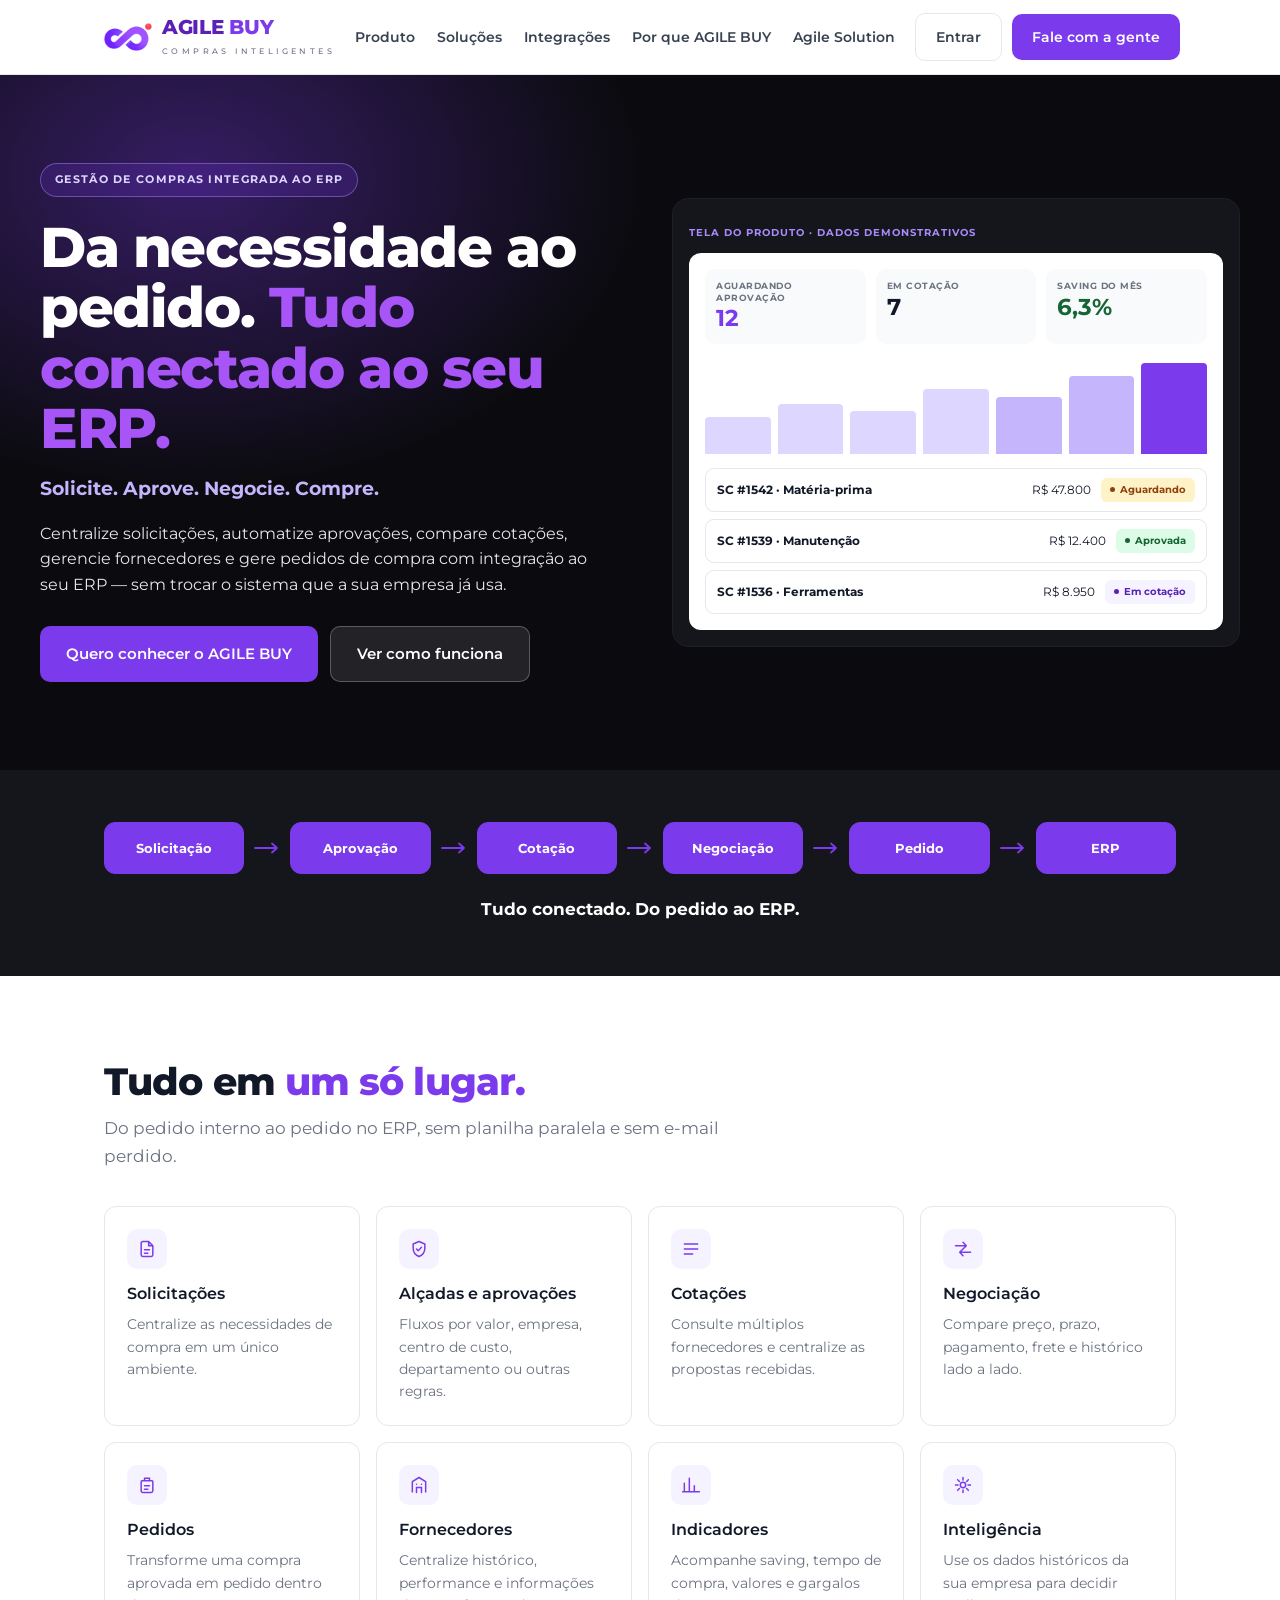
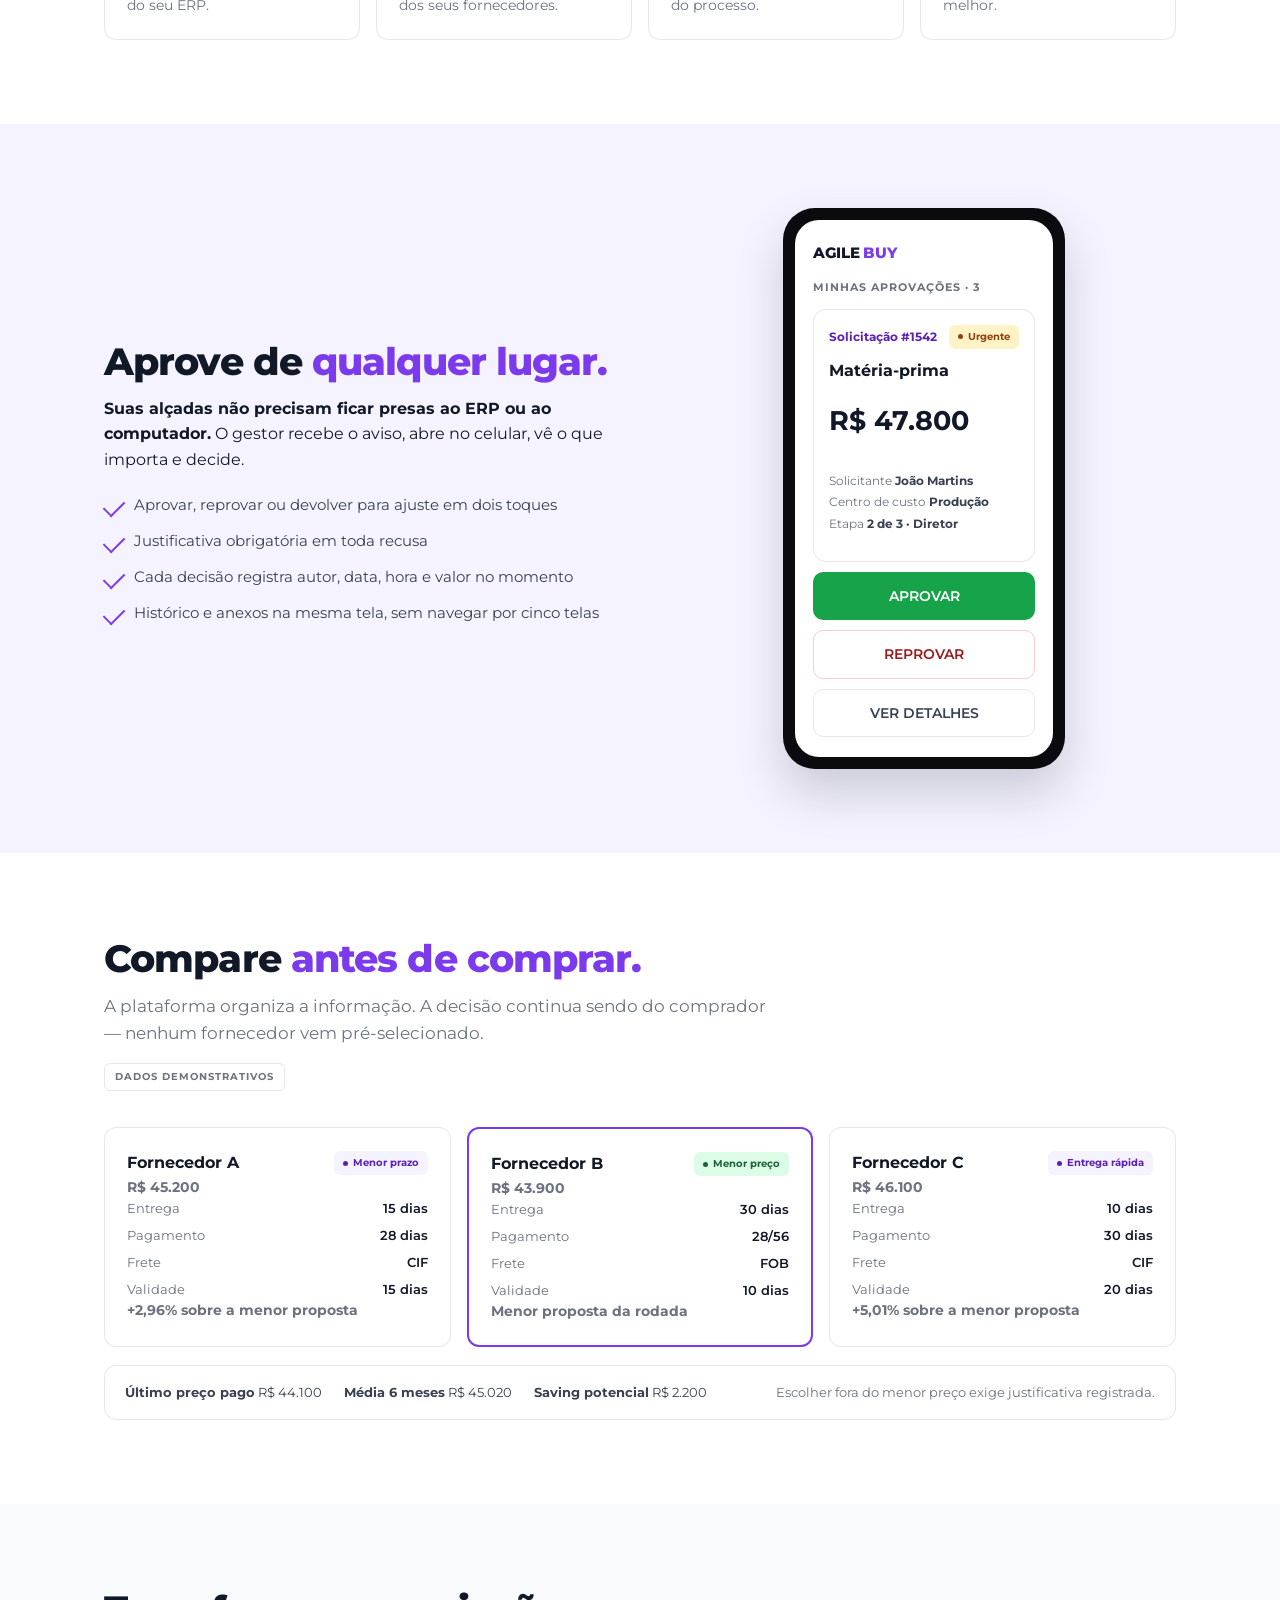
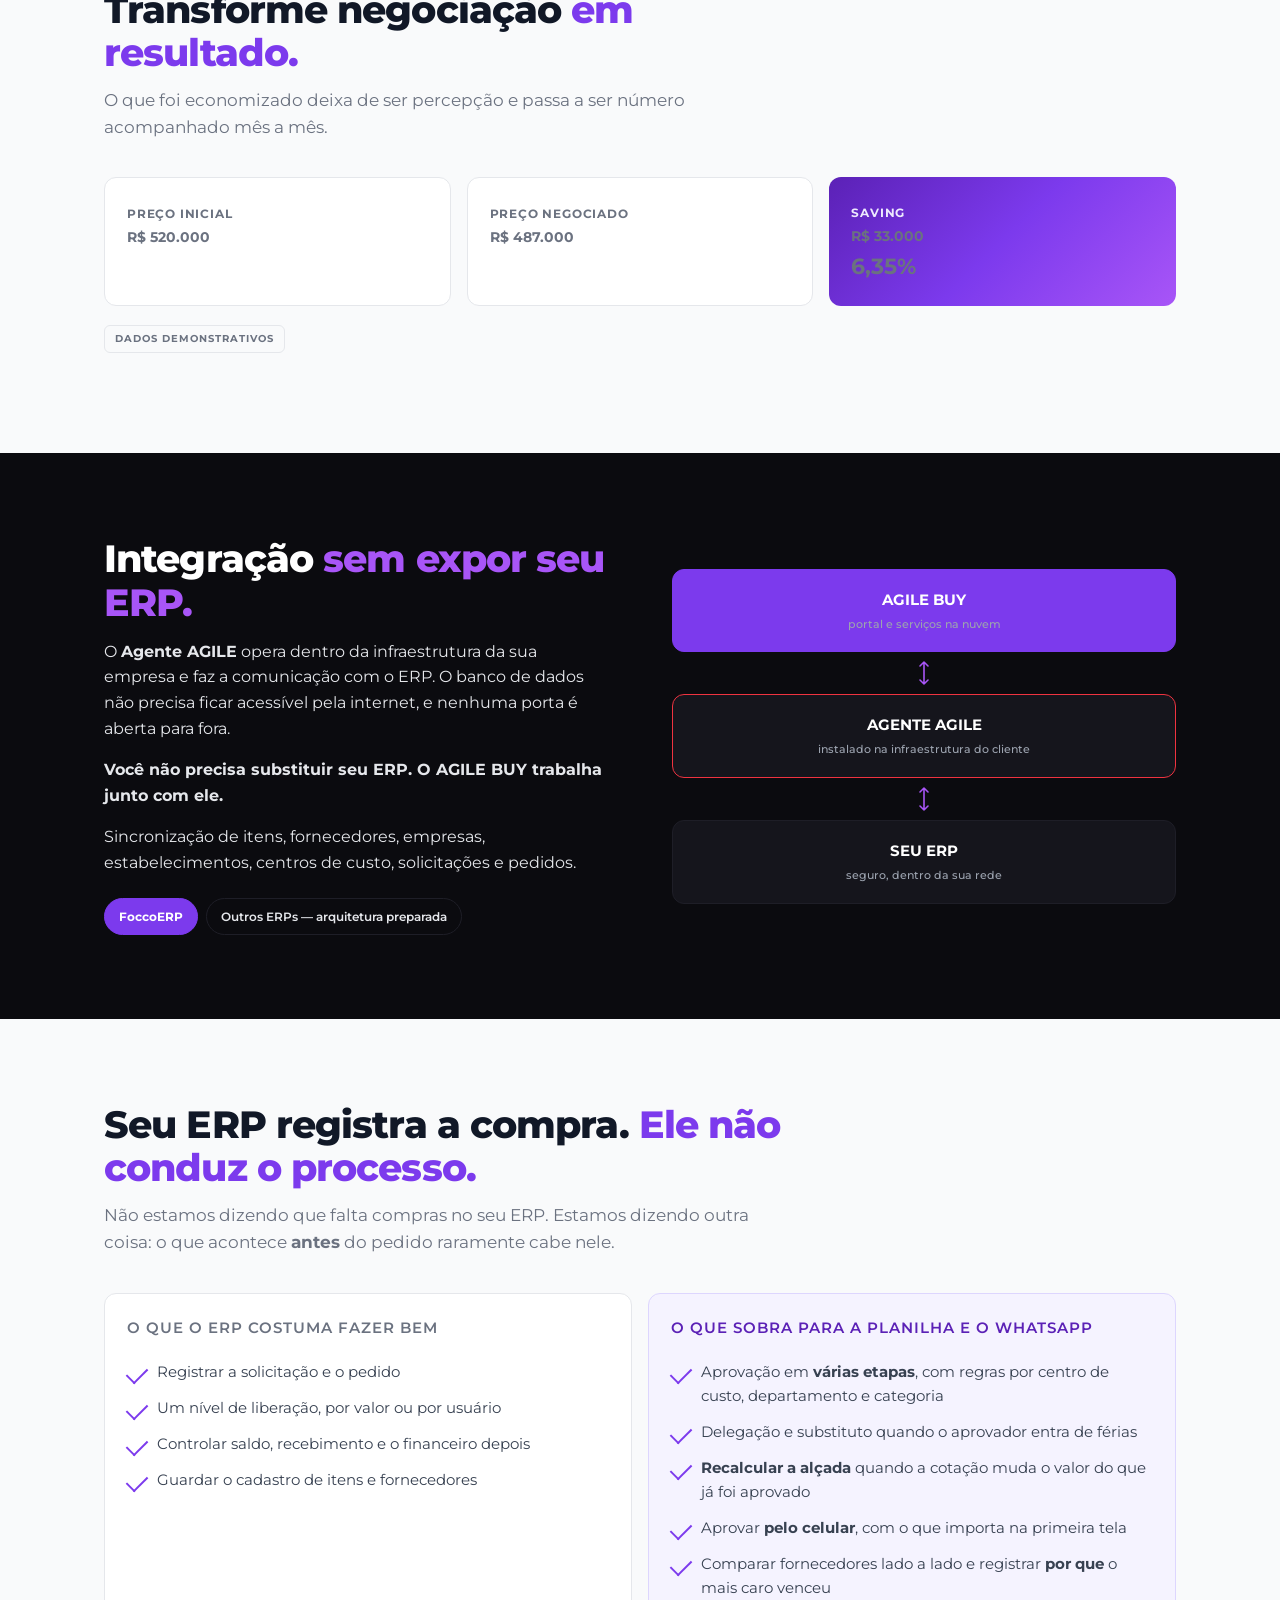
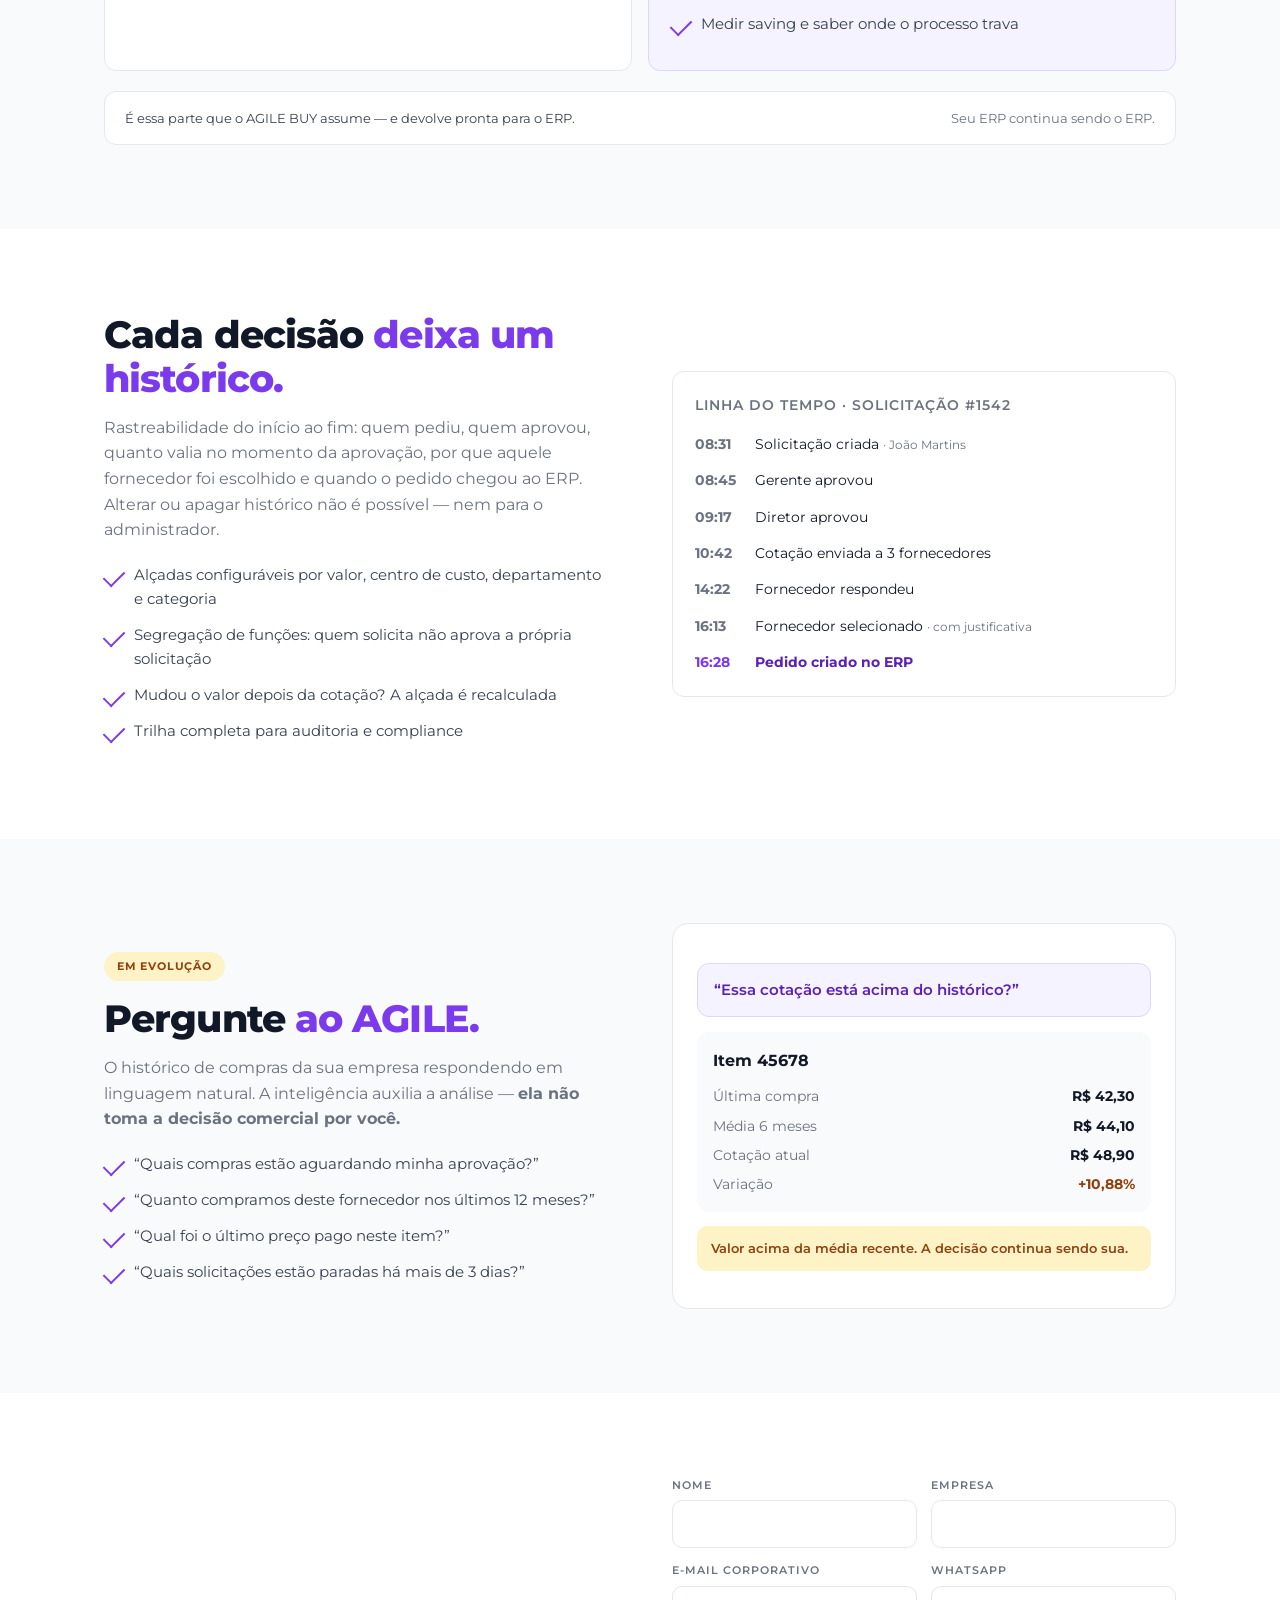
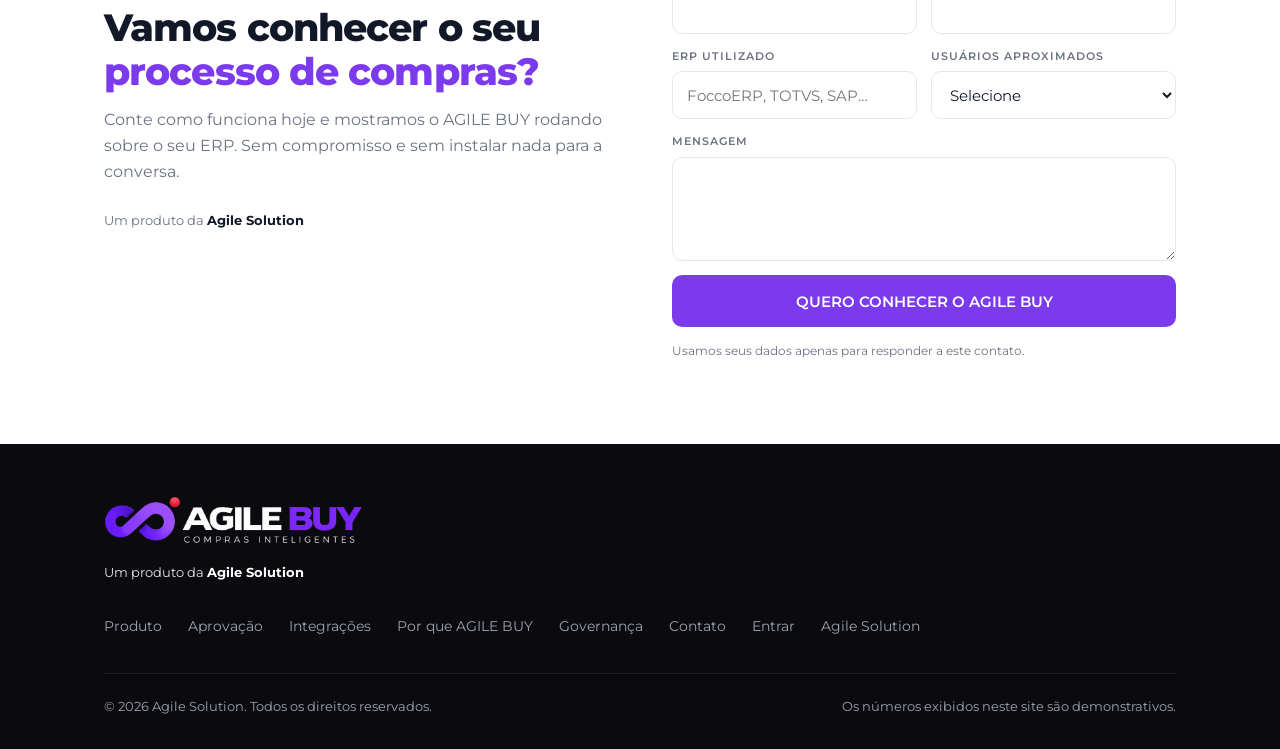
==== commit ab6d662d: "O Entrar aparece no celular, e o selo do topo fala portugues No celular o botao Entrar sumia do topo" ====
--- a/index.html
+++ b/index.html
@@ -80,8 +80,8 @@
       <a href="#erp">Integrações</a>
       <a href="#porque">Por que AGILE BUY</a>
       <a href="https://www.agilesolution.com.br/" rel="noopener">Agile Solution</a>
-      <a class="nav__entrar" href="https://app.agilebuy.com.br/">Entrar</a>
       <a class="nav__contato" href="#contato">Fale com a gente</a>
+      <a class="nav__entrar" href="https://app.agilebuy.com.br/">Entrar no AGILE BUY</a>
     </nav>
 
     <div class="topo__acoes">
@@ -102,7 +102,7 @@
   <section class="hero">
     <div class="wrap hero__in">
       <div>
-        <span class="selo">Procurement integrado ao ERP</span>
+        <span class="selo">Gestão de compras integrada ao ERP</span>
         <h1>Da necessidade ao pedido. <em>Tudo conectado ao seu ERP.</em></h1>
         <p class="hero__tag">Solicite. Aprove. Negocie. Compre.</p>
         <p class="hero__txt">
@@ -280,7 +280,6 @@
           <span class="chip chip--forte">FoccoERP</span>
           <span class="chip">Outros ERPs — arquitetura preparada</span>
         </div>
-        <p style="margin-top:22px"><a class="link-claro" href="seguranca.html">Segurança e arquitetura: a ficha para o seu TI</a></p>
       </div>
 
       <div class="camadas" aria-hidden="true">
@@ -440,8 +439,7 @@
         </div>
         <div class="campo campo--largo"><label for="msg">Mensagem</label><textarea id="msg" name="Mensagem" rows="4"></textarea></div>
         <button class="btn btn--primario btn--grande" type="submit">QUERO CONHECER O AGILE BUY</button>
-        <p class="form__nota">Ao enviar, você nos passa estes dados para que a Agile Solution responda a
-          este contato. Saiba como os tratamos na <a href="privacidade.html">Política de Privacidade</a>.</p>
+        <p class="form__nota">Usamos seus dados apenas para responder a este contato.</p>
       </form>
     </div>
   </section>
@@ -456,12 +454,6 @@
         <div class="rodape__mae">
           <span class="rodape__assin">Um produto da <strong style="color:#fff">Agile Solution</strong></span>
         </div>
-        <address class="rodape__empresa">
-          <span class="ph">[RAZÃO SOCIAL]</span> · CNPJ <span class="ph">[CNPJ]</span><br>
-          <span class="ph">[ENDEREÇO]</span><br>
-          Contato: <a href="mailto:suporte@agilesolution.com.br">suporte@agilesolution.com.br</a><br>
-          Encarregado de dados (LGPD): <span class="ph">[E-MAIL DO ENCARREGADO]</span>
-        </address>
       </div>
 
       <nav class="rodape__nav" aria-label="Rodapé">
@@ -478,11 +470,6 @@
 
     <div class="rodape__fim">
       <span>© <span id="ano">2026</span> Agile Solution. Todos os direitos reservados.</span>
-      <nav class="rodape__legal" aria-label="Documentos">
-        <a href="privacidade.html">Política de Privacidade</a>
-        <a href="termos.html">Termos de Uso</a>
-        <a href="seguranca.html">Segurança</a>
-      </nav>
       <span>Os números exibidos neste site são demonstrativos.</span>
     </div>
   </div>
--- a/styles.css
+++ b/styles.css
@@ -149,7 +149,7 @@
 }
 .selo {
   display: inline-flex; align-items: center; gap: 8px; align-self: flex-start;
-  font-size: 12px; font-weight: 700; letter-spacing: 1.2px; text-transform: uppercase;
+  font-size: 11px; font-weight: 700; letter-spacing: 1.3px; text-transform: uppercase;
   color: #ddd6fe; background: rgba(124, 58, 237, .18);
   border: 1px solid rgba(167, 139, 250, .45); border-radius: var(--r-pill); padding: 7px 14px;
 }
@@ -168,14 +168,14 @@
   border-radius: var(--r-lg); padding: 16px;
 }
 .painel__cab {
-  font-size: 12px; font-weight: 700; letter-spacing: 1px; color: #a78bfa; margin-bottom: 12px;
+  font-size: 10px; font-weight: 700; letter-spacing: 1px; color: #a78bfa; margin-bottom: 12px;
 }
 .painel__tela { background: #fff; border-radius: var(--r); padding: 16px; color: var(--buy-text); }
 .painel__kpis { display: grid; grid-template-columns: repeat(3, minmax(0, 1fr)); gap: 10px; }
 .mini { background: var(--buy-page); border-radius: 10px; padding: 11px; }
 /* Sao <span>: inline, o margin-top nao valia nada e o numero corria atras da ultima palavra
    do rotulo ("AGUARDANDO APROVACAO 12"). Como bloco, cada um fica na sua linha. */
-.mini__r { display: block; font-size: 11px; font-weight: 700; letter-spacing: .5px; color: var(--buy-text-2); line-height: 1.3; }
+.mini__r { display: block; font-size: 9px; font-weight: 700; letter-spacing: .5px; color: var(--buy-text-2); line-height: 1.3; }
 .mini__v { display: block; font-size: clamp(18px, 2.4vw, 23px); font-weight: 700; line-height: 1.2; margin-top: 2px; }
 .mini__v--roxo { color: var(--buy-primary); }
 .mini__v--verde { color: var(--buy-success-fg); }
@@ -193,7 +193,7 @@
 
 .selo-st {
   display: inline-flex; align-items: center; gap: 5px;
-  font-size: 12px; font-weight: 700; padding: 4px 9px; border-radius: 6px; white-space: nowrap;
+  font-size: 10px; font-weight: 700; padding: 4px 9px; border-radius: 6px; white-space: nowrap;
 }
 .selo-st::before { content: ""; width: 5px; height: 5px; border-radius: 50%; background: currentColor; }
 .selo-st--aguard { background: var(--buy-warning-bg); color: var(--buy-warning-fg); }
@@ -265,7 +265,7 @@
   border-radius: 32px; padding: 12px; box-shadow: 0 24px 48px rgba(17, 24, 39, .18);
 }
 .celular__tela { background: #fff; border-radius: 24px; padding: 20px 18px; }
-.celular__cab { font-size: 12px; font-weight: 700; letter-spacing: 1px; color: var(--buy-text-2); margin: 14px 0 12px; }
+.celular__cab { font-size: 11px; font-weight: 700; letter-spacing: 1px; color: var(--buy-text-2); margin: 14px 0 12px; }
 .aprov { border: 1px solid var(--buy-border); border-radius: 13px; padding: 15px; }
 .aprov__n { display: flex; justify-content: space-between; align-items: center; }
 .aprov__n b { font-size: 12px; font-weight: 700; color: var(--buy-primary-dark); }
@@ -315,7 +315,7 @@
   background: var(--buy-surface-dark); border: 1px solid var(--buy-surface-dark-2);
   font-size: 15px; font-weight: 700;
 }
-.camada small { display: block; font-size: 13px; font-weight: 500; color: var(--buy-text-dark-2); margin-top: 4px; }
+.camada small { display: block; font-size: 11px; font-weight: 500; color: var(--buy-text-dark-2); margin-top: 4px; }
 .camada--buy { background: var(--buy-primary); border-color: var(--buy-primary); }
 .camada--agente { border-color: var(--agile-red); }
 .camadas__seta { color: var(--buy-primary-bright); }
@@ -328,7 +328,7 @@
 .chip--forte { background: var(--buy-primary); border-color: var(--buy-primary); color: #fff; font-weight: 700; }
 
 .evolucao {
-  display: inline-flex; align-items: center; gap: 7px; font-size: 12px; font-weight: 700;
+  display: inline-flex; align-items: center; gap: 7px; font-size: 11px; font-weight: 700;
   letter-spacing: .8px; text-transform: uppercase; color: var(--buy-warning-fg);
   background: var(--buy-warning-bg); border-radius: var(--r-pill); padding: 6px 13px;
 }
@@ -352,21 +352,16 @@
 .form { display: grid; grid-template-columns: repeat(2, minmax(0, 1fr)); gap: 14px; }
 .campo { display: flex; flex-direction: column; gap: 6px; }
 .campo--largo { grid-column: 1 / -1; }
-.campo label { font-size: 13px; font-weight: 600; letter-spacing: .6px; text-transform: uppercase; color: var(--buy-text-2); }
+.campo label { font-size: 11px; font-weight: 600; letter-spacing: 1px; text-transform: uppercase; color: var(--buy-text-2); }
 .campo input, .campo select, .campo textarea {
   font-family: inherit; font-size: 15px; color: var(--buy-text);
   min-height: 48px; padding: 12px 14px;
   border: 1.5px solid var(--buy-border); border-radius: 10px; background: #fff;
 }
 .campo textarea { min-height: 104px; resize: vertical; }
-/* O contorno de foco fica: quem navega pelo teclado precisa ver em que campo esta. So a
-   cor da borda mudando (o que havia antes) e sutil demais para isso. */
-.campo input:focus, .campo select:focus, .campo textarea:focus { border-color: var(--buy-primary); }
-.campo input:focus-visible, .campo select:focus-visible, .campo textarea:focus-visible {
-  outline: 2px solid var(--buy-primary); outline-offset: 2px; border-radius: 10px;
-}
+.campo input:focus, .campo select:focus, .campo textarea:focus { border-color: var(--buy-primary); outline: none; }
 .form .btn { grid-column: 1 / -1; }
-.form__nota { grid-column: 1 / -1; font-size: 13px; color: var(--buy-text-2); margin: 0; }
+.form__nota { grid-column: 1 / -1; font-size: 12px; color: var(--buy-text-2); margin: 0; }
 
 /* rodapé */
 .rodape { background: var(--buy-bg-dark); color: var(--buy-text-dark-2); padding: 52px 0 32px; }
@@ -382,7 +377,7 @@
 }
 
 .demo {
-  display: inline-block; font-size: 12px; font-weight: 700; letter-spacing: 1px;
+  display: inline-block; font-size: 10px; font-weight: 700; letter-spacing: 1px;
   text-transform: uppercase; color: var(--buy-text-2);
   border: 1px solid var(--buy-border); border-radius: 6px; padding: 5px 10px;
 }
@@ -394,10 +389,9 @@
   .hero__in, .dupla { grid-template-columns: minmax(0, 1fr); }
   .hero__in { padding-bottom: 48px; }
   .saving { grid-template-columns: minmax(0, 1fr); }
-  .topo__acoes .btn--fantasma { display: none; }
-  /* O Entrar sai do topo abaixo de 1000px; sem isto o cliente que ja usa o produto nao
-     acha mais por onde fazer login no celular. Ele volta dentro do menu. */
-  .topo__nav.aberto .nav__entrar { display: block; }
+  /* O "Entrar" NAO sai do topo no celular: e por ele que o cliente chega ao sistema. Fica
+     compacto, e tambem aparece dentro do menu. */
+  .topo__acoes .btn--fantasma { padding: 8px 14px; font-size: 14px; }
 }
 
 /* O cabecalho troca para o menu sanduiche a 1180px, e nao a 1000px como o resto do
@@ -459,6 +453,7 @@
      contato no celular — o hero continua com o botao grande. */
   .topo__acoes .btn--primario { display: none; }
   .topo__nav.aberto .nav__contato { display: block; color: var(--buy-primary); font-weight: 700; }
+  .topo__nav.aberto .nav__entrar { display: block; color: var(--buy-primary); font-weight: 700; }
 }
 
 /* O aviso do formulário: só aparece quando algo deu errado no envio. Discreto por padrão,
@@ -479,66 +474,10 @@
   padding: 10px 12px;
 }
 
-/* ---------------------------------------------------------------------------
-   RODAPE: identificacao da empresa e links legais
-   --------------------------------------------------------------------------- */
-.rodape__empresa { margin: 18px 0 0; font-size: 13px; line-height: 1.7; color: var(--buy-text-dark-2); font-style: normal; }
-.rodape__empresa a { color: var(--buy-text-dark); text-decoration: underline; }
-.rodape__legal { display: flex; flex-wrap: wrap; gap: 8px 20px; }
-.rodape__legal a { color: var(--buy-text-dark); text-decoration: underline; }
-.rodape__legal a:hover, .rodape__empresa a:hover { color: var(--buy-surface); }
-.form__nota a { text-decoration: underline; }
-
-/* Dado da empresa ainda nao preenchido: tem que saltar aos olhos, para ninguem publicar
-   com o colchete no lugar. */
-.ph {
-  background: var(--buy-warning-bg); color: var(--buy-warning-fg);
-  font-weight: 700; padding: 1px 5px; border-radius: 4px;
-}
-
-/* ---------------------------------------------------------------------------
-   PAGINAS DE TEXTO (privacidade, termos, seguranca)
-   --------------------------------------------------------------------------- */
-.doc-topo { background: var(--buy-bg-dark); color: var(--buy-surface); padding: clamp(40px, 6vw, 72px) 0 clamp(32px, 5vw, 52px); }
-.doc-topo h1 { margin: 16px 0 0; font-size: clamp(30px, 4.4vw, 46px); line-height: 1.1; font-weight: 800; letter-spacing: -1px; }
-.doc-topo h1 em { font-style: normal; color: var(--buy-primary-bright); }
-.doc-topo p { margin: 14px 0 0; max-width: 62ch; color: var(--buy-text-dark); font-size: 16px; }
-.doc-topo .doc__data { font-size: 13px; color: var(--buy-text-dark-2); }
-
-.doc { max-width: 780px; padding: clamp(36px, 5vw, 64px) 0; font-size: 16px; color: var(--buy-text); }
-.doc h2 { font-size: clamp(22px, 2.6vw, 27px); margin: 44px 0 0; color: var(--buy-text); scroll-margin-top: 90px; }
-.doc h2:first-child { margin-top: 0; }
-.doc h3 { font-size: 17px; margin: 26px 0 0; color: var(--buy-text); }
-.doc p, .doc ul, .doc ol { margin: 12px 0 0; }
-.doc ul, .doc ol { padding-left: 22px; }
-.doc li { margin-bottom: 6px; }
-.doc a { text-decoration: underline; overflow-wrap: anywhere; }
-.doc code { font-size: 14px; background: var(--buy-page); border: 1px solid var(--buy-border); border-radius: 5px; padding: 1px 5px; overflow-wrap: anywhere; }
-.doc__indice { margin-top: 0; padding: 18px 22px; background: var(--buy-page); border: 1px solid var(--buy-border); border-radius: var(--r); }
-.doc__indice ol { margin: 8px 0 0; }
-.doc__nota {
-  margin-top: 16px; padding: 14px 16px; border-radius: var(--r);
-  background: var(--buy-primary-light); border: 1px solid var(--buy-primary-soft); color: var(--buy-text);
-}
-
-/* tabela que vira lista no celular, sem rolar de lado */
-.doc__tabela { width: 100%; border-collapse: collapse; margin-top: 14px; font-size: 14px; }
-.doc__tabela th, .doc__tabela td { text-align: left; vertical-align: top; padding: 10px 12px; border-bottom: 1px solid var(--buy-border); }
-.doc__tabela th { font-size: 13px; color: var(--buy-text-2); background: var(--buy-page); }
-@media (max-width: 720px) {
-  .doc__tabela thead { display: none; }
-  .doc__tabela, .doc__tabela tbody, .doc__tabela tr, .doc__tabela td { display: block; width: 100%; }
-  .doc__tabela tr { border: 1px solid var(--buy-border); border-radius: var(--r); padding: 6px 0; margin-bottom: 10px; }
-  .doc__tabela td { border: 0; padding: 6px 14px; }
-  .doc__tabela td::before { content: attr(data-r); display: block; font-size: 12px; font-weight: 700; color: var(--buy-text-2); text-transform: uppercase; letter-spacing: .6px; }
-}
-
-/* diagrama de arquitetura da pagina de seguranca */
-.arq { display: grid; gap: 8px; margin-top: 18px; }
-.arq__bloco { padding: 16px 18px; border-radius: var(--r); background: var(--buy-bg-dark); color: var(--buy-surface); font-weight: 700; }
-.arq__bloco small { display: block; margin-top: 4px; font-size: 13px; font-weight: 500; color: var(--buy-text-dark-2); }
-.arq__bloco--buy { background: var(--buy-primary); }
-.arq__bloco--buy small { color: var(--buy-primary-light); }
-.arq__bloco--agente { border: 2px solid var(--agile-red); }
-.arq__seta { text-align: center; font-size: 13px; font-weight: 600; color: var(--buy-primary-dark); }
-.secao--escura .link-claro { color: var(--buy-primary-soft); text-decoration: underline; }
+/* Celular estreito (320-420px): marca + "Entrar" + menu precisam caber sem a pagina rolar de
+   lado. Medido a 320px antes deste bloco: o topo pedia 367px. */
+@media (max-width: 420px) {
+  .marca__sub { display: none; }
+  .topo__acoes { gap: 6px; }
+  .topo__acoes .btn--fantasma { padding: 6px 10px; font-size: 13px; }
+}
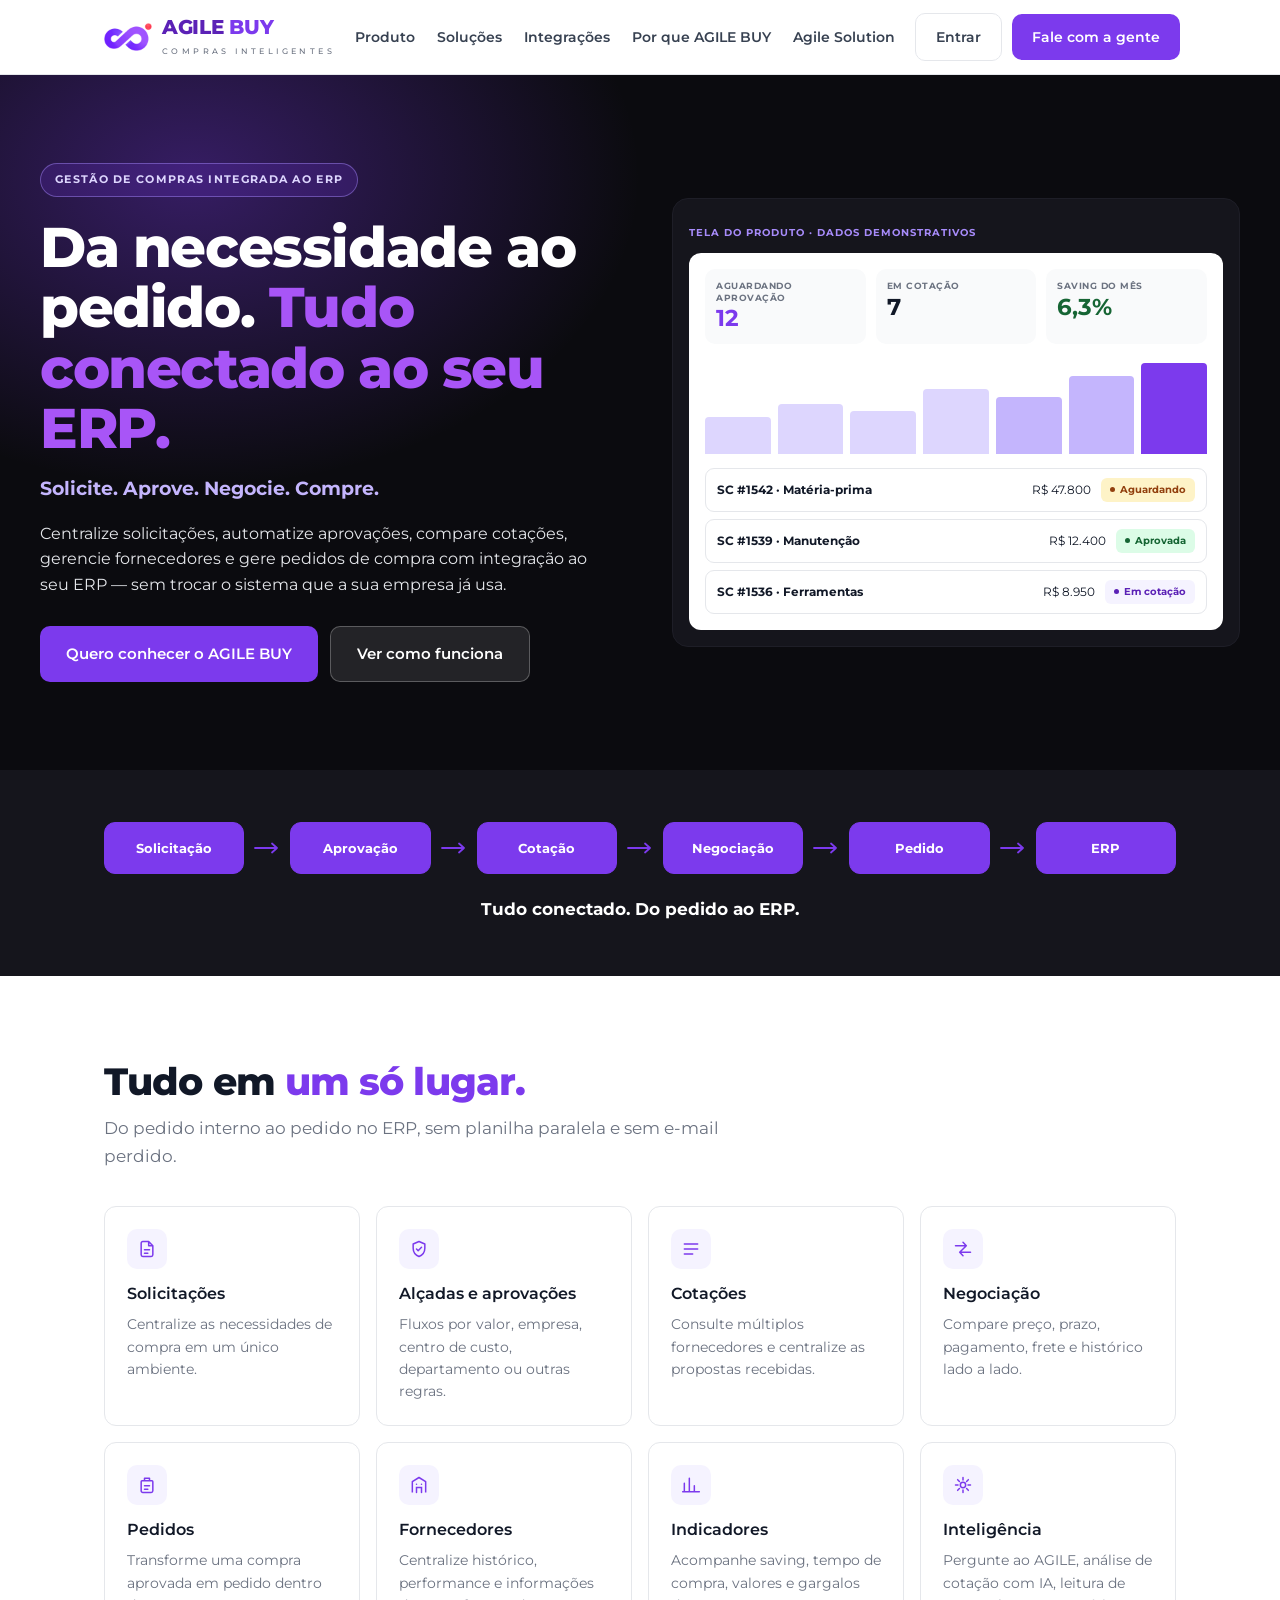
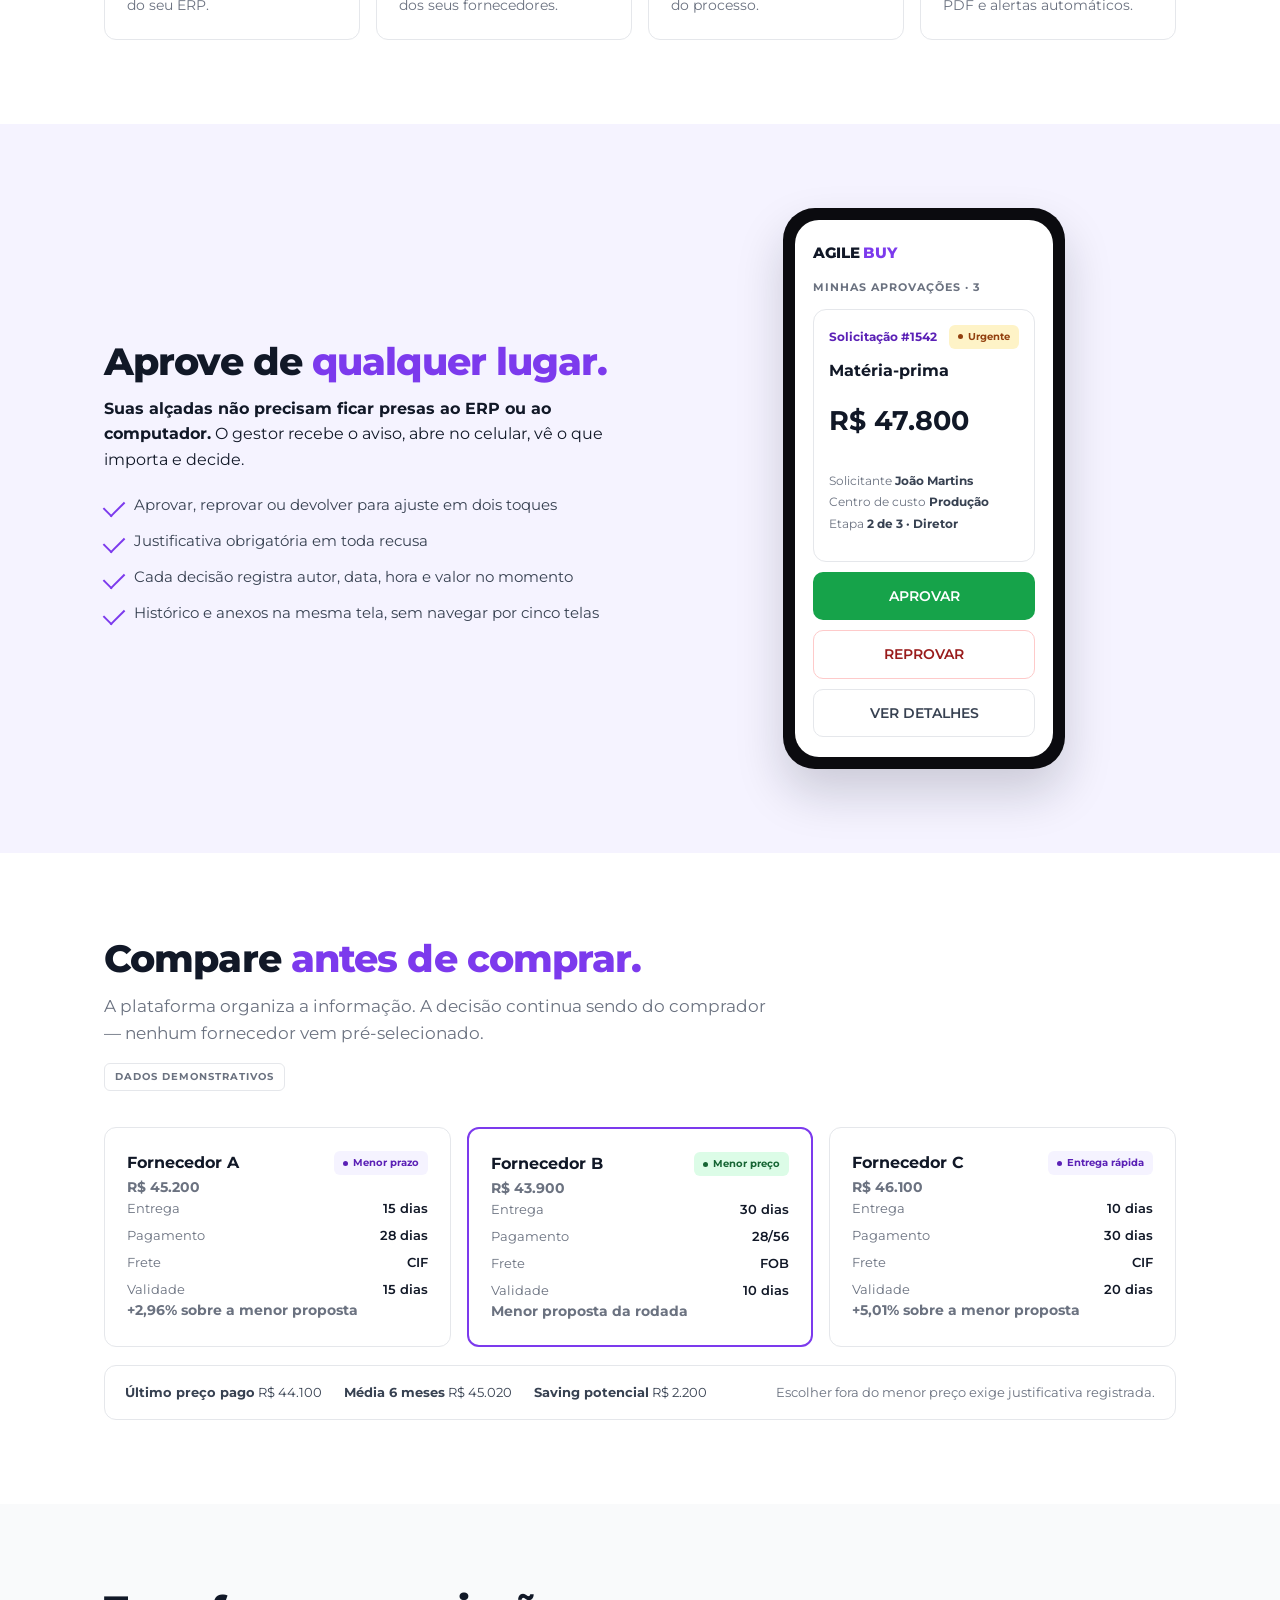
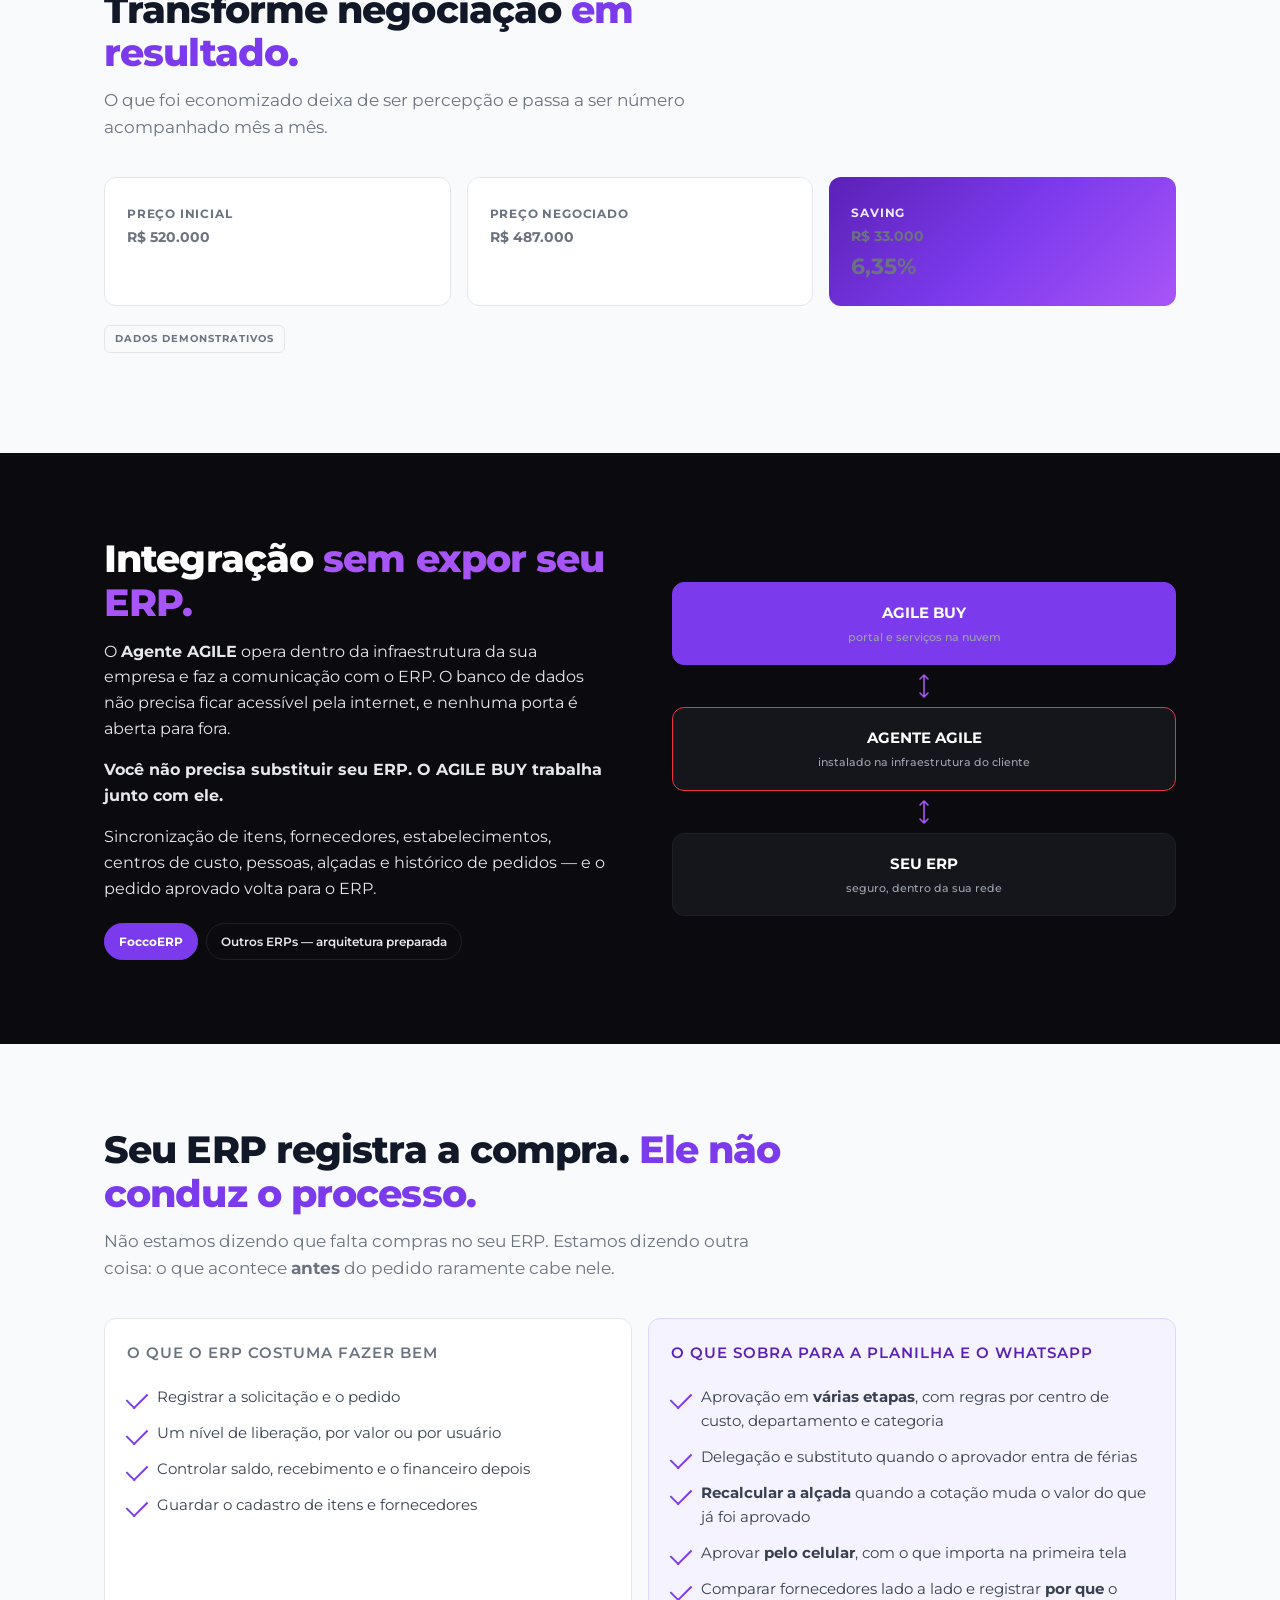
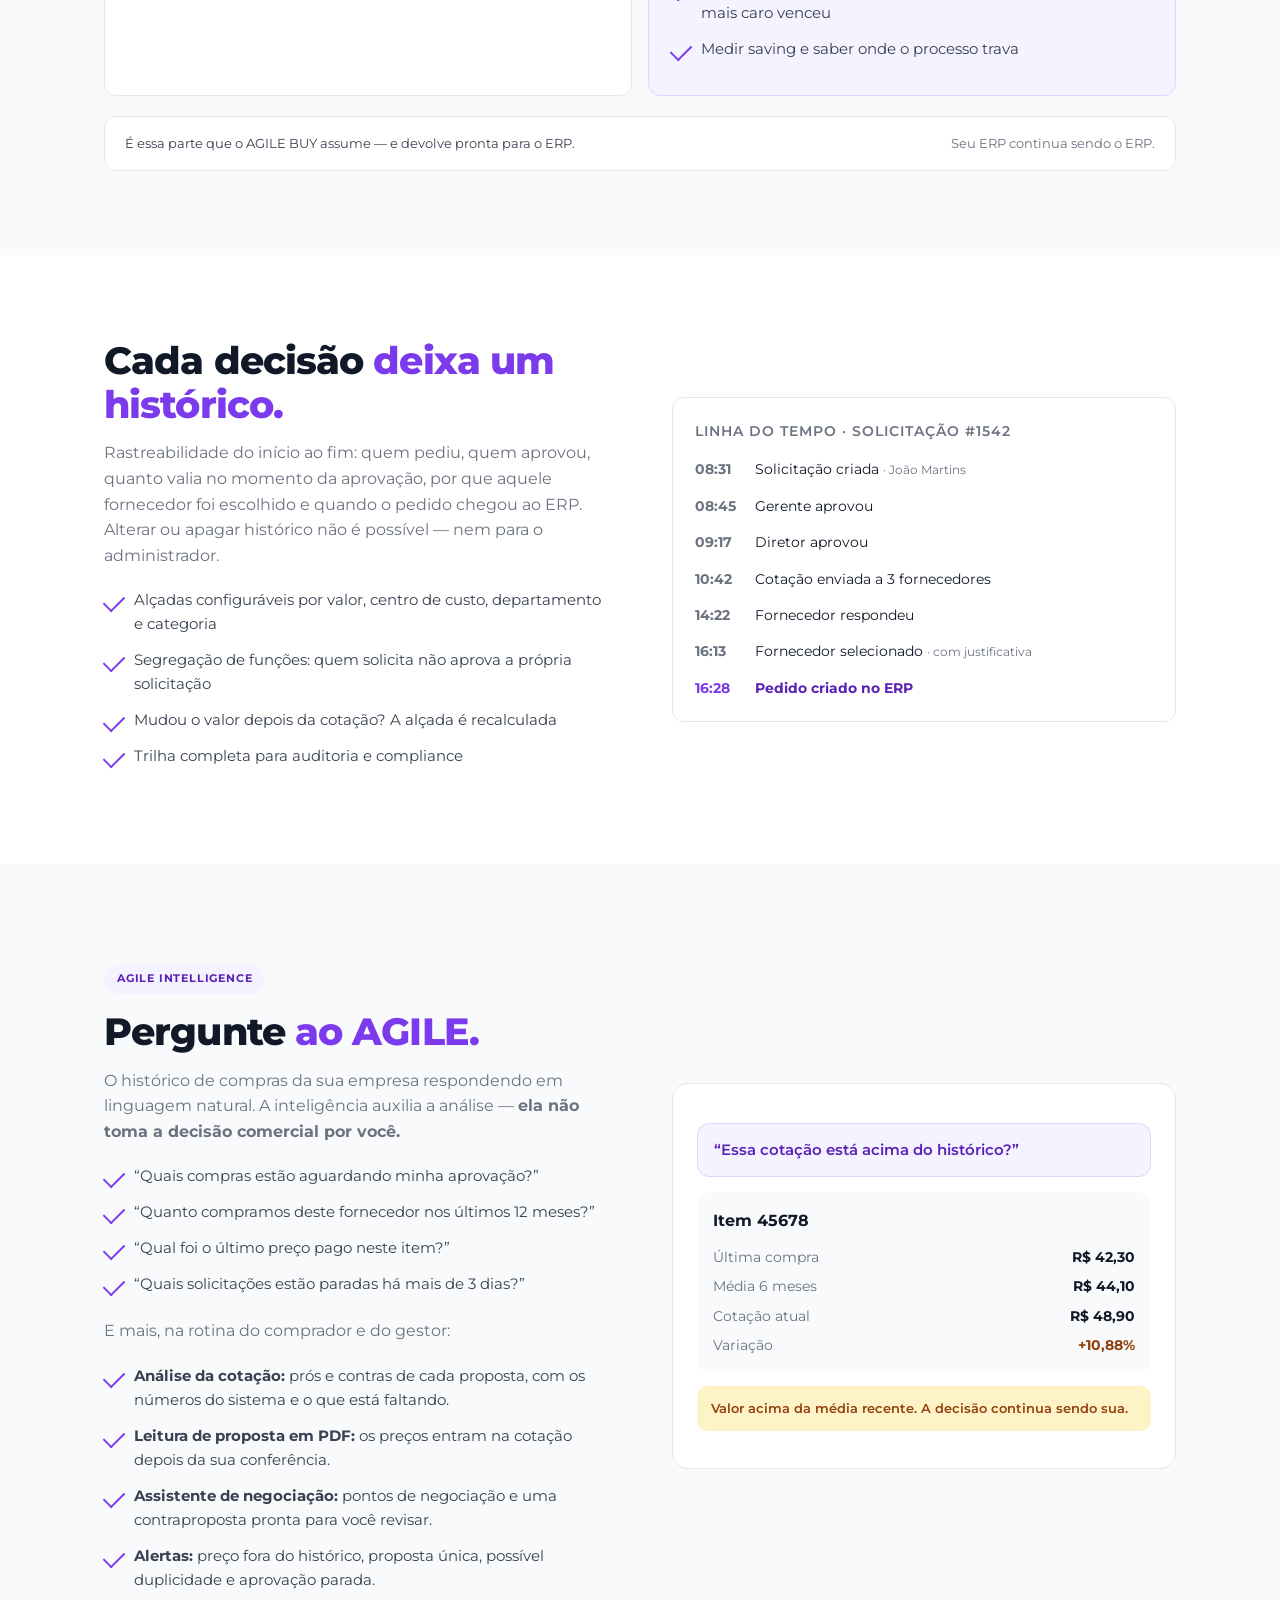
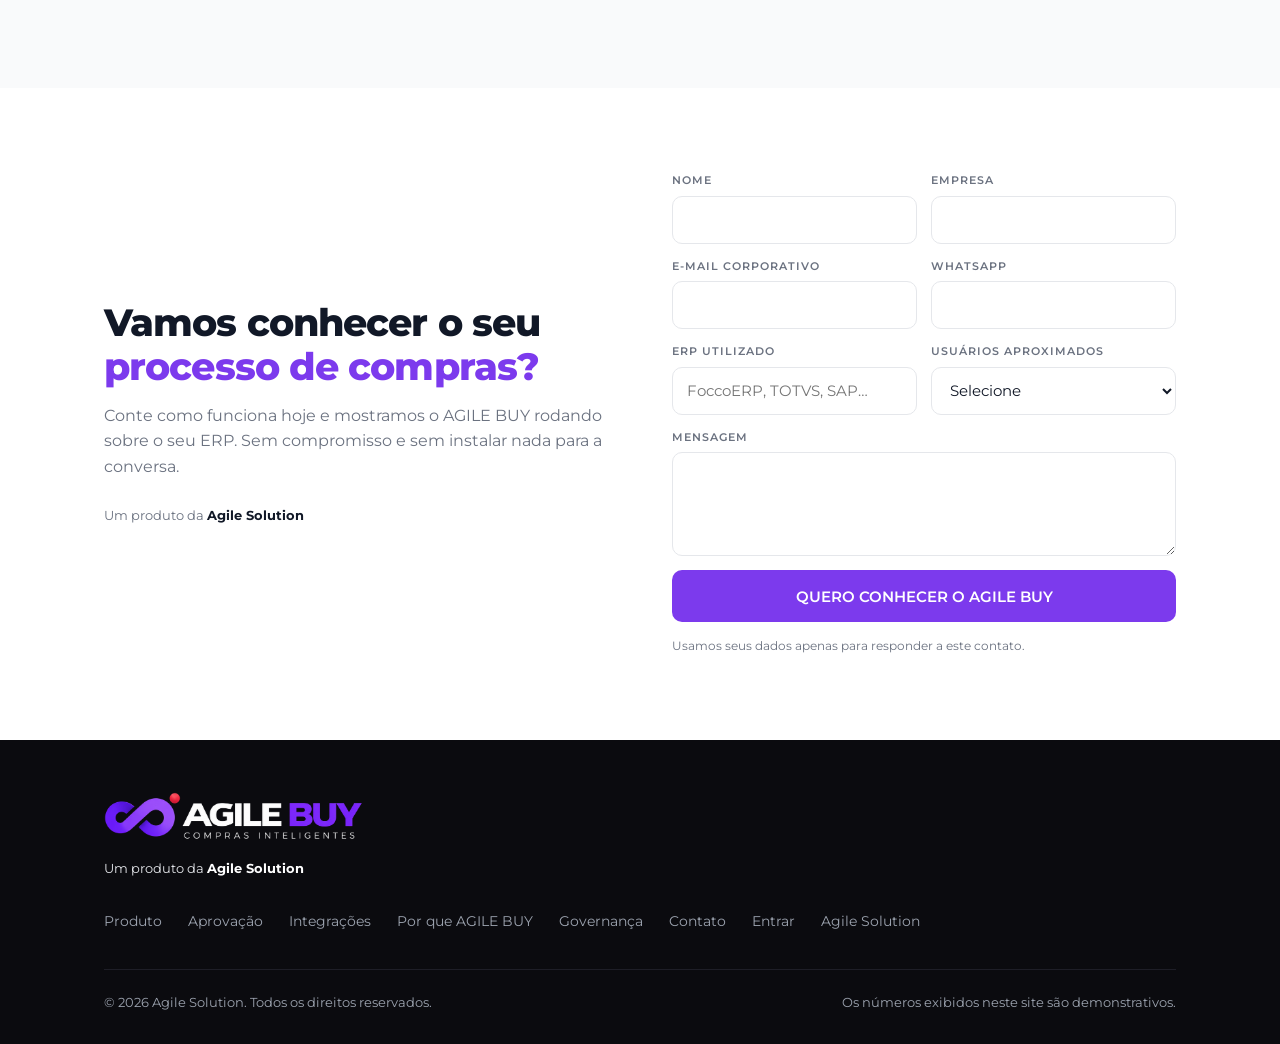
==== commit dc96f016: "Site: AGILE Intelligence no ar (não mais "em evolução") e a sincronização como ela é - O selo da seç" ====
--- a/index.html
+++ b/index.html
@@ -172,7 +172,7 @@
         <article class="card"><div class="card__ico"><svg width="20" height="20" viewBox="0 0 24 24" fill="none" aria-hidden="true"><path d="M9 4h6v3H9zM6 7h12a1 1 0 0 1 1 1v11a2 2 0 0 1-2 2H7a2 2 0 0 1-2-2V8a1 1 0 0 1 1-1z" stroke="#7c3aed" stroke-width="1.8" stroke-linejoin="round"/><path d="M9 13h6M9 17h4" stroke="#7c3aed" stroke-width="1.8" stroke-linecap="round"/></svg></div><h3>Pedidos</h3><p>Transforme uma compra aprovada em pedido dentro do seu ERP.</p></article>
         <article class="card"><div class="card__ico"><svg width="20" height="20" viewBox="0 0 24 24" fill="none" aria-hidden="true"><path d="M4 21V8l8-5 8 5v13" stroke="#7c3aed" stroke-width="1.8" stroke-linejoin="round"/><path d="M9 21v-6h6v6M9 11h.01M15 11h.01" stroke="#7c3aed" stroke-width="1.8" stroke-linecap="round"/></svg></div><h3>Fornecedores</h3><p>Centralize histórico, performance e informações dos seus fornecedores.</p></article>
         <article class="card"><div class="card__ico"><svg width="20" height="20" viewBox="0 0 24 24" fill="none" aria-hidden="true"><path d="M4 20V10M10 20V4M16 20v-7M22 20H2" stroke="#7c3aed" stroke-width="1.8" stroke-linecap="round"/></svg></div><h3>Indicadores</h3><p>Acompanhe saving, tempo de compra, valores e gargalos do processo.</p></article>
-        <article class="card"><div class="card__ico"><svg width="20" height="20" viewBox="0 0 24 24" fill="none" aria-hidden="true"><path d="M12 3v3M12 18v3M3 12h3M18 12h3M5.6 5.6l2.1 2.1M16.3 16.3l2.1 2.1M18.4 5.6l-2.1 2.1M7.7 16.3l-2.1 2.1" stroke="#7c3aed" stroke-width="1.8" stroke-linecap="round"/><circle cx="12" cy="12" r="3.2" stroke="#7c3aed" stroke-width="1.8"/></svg></div><h3>Inteligência</h3><p>Use os dados históricos da sua empresa para decidir melhor.</p></article>
+        <article class="card"><div class="card__ico"><svg width="20" height="20" viewBox="0 0 24 24" fill="none" aria-hidden="true"><path d="M12 3v3M12 18v3M3 12h3M18 12h3M5.6 5.6l2.1 2.1M16.3 16.3l2.1 2.1M18.4 5.6l-2.1 2.1M7.7 16.3l-2.1 2.1" stroke="#7c3aed" stroke-width="1.8" stroke-linecap="round"/><circle cx="12" cy="12" r="3.2" stroke="#7c3aed" stroke-width="1.8"/></svg></div><h3>Inteligência</h3><p>Pergunte ao AGILE, análise de cotação com IA, leitura de PDF e alertas automáticos.</p></article>
       </div>
     </div>
   </section>
@@ -275,7 +275,7 @@
           nenhuma porta é aberta para fora.
         </p>
         <p style="margin-top:14px"><strong>Você não precisa substituir seu ERP. O AGILE BUY trabalha junto com ele.</strong></p>
-        <p style="margin-top:14px">Sincronização de itens, fornecedores, empresas, estabelecimentos, centros de custo, solicitações e pedidos.</p>
+        <p style="margin-top:14px">Sincronização de itens, fornecedores, estabelecimentos, centros de custo, pessoas, alçadas e histórico de pedidos — e o pedido aprovado volta para o ERP.</p>
         <div class="marcas">
           <span class="chip chip--forte">FoccoERP</span>
           <span class="chip">Outros ERPs — arquitetura preparada</span>
@@ -366,10 +366,10 @@
   </section>
 
   <!-- ============================================================ IA -->
-  <section class="secao secao--cinza">
+  <section class="secao secao--cinza" id="ia">
     <div class="wrap dupla">
       <div>
-        <p><span class="evolucao">Em evolução</span></p>
+        <p><span class="evolucao evolucao--ia">AGILE Intelligence</span></p>
         <h2 style="margin-top:14px">Pergunte <em>ao AGILE.</em></h2>
         <p style="margin-top:14px;color:var(--buy-text-2)">
           O histórico de compras da sua empresa respondendo em linguagem natural. A inteligência
@@ -380,6 +380,15 @@
           <li>“Quanto compramos deste fornecedor nos últimos 12 meses?”</li>
           <li>“Qual foi o último preço pago neste item?”</li>
           <li>“Quais solicitações estão paradas há mais de 3 dias?”</li>
+        </ul>
+        <p style="margin-top:22px;color:var(--buy-text-2)">
+          E mais, na rotina do comprador e do gestor:
+        </p>
+        <ul class="lista">
+          <li><strong>Análise da cotação:</strong> prós e contras de cada proposta, com os números do sistema e o que está faltando.</li>
+          <li><strong>Leitura de proposta em PDF:</strong> os preços entram na cotação depois da sua conferência.</li>
+          <li><strong>Assistente de negociação:</strong> pontos de negociação e uma contraproposta pronta para você revisar.</li>
+          <li><strong>Alertas:</strong> preço fora do histórico, proposta única, possível duplicidade e aprovação parada.</li>
         </ul>
       </div>
 
--- a/styles.css
+++ b/styles.css
@@ -333,6 +333,9 @@
   background: var(--buy-warning-bg); border-radius: var(--r-pill); padding: 6px 13px;
 }
 
+/* Selo do AGILE Intelligence: a cor da marca, não a de aviso — está no ar, não "em evolução". */
+.evolucao--ia { color: var(--buy-primary-dark); background: var(--buy-primary-light); }
+
 /* IA */
 .ia { background: var(--buy-surface); border: 1px solid var(--buy-border); border-radius: var(--r-lg); padding: 24px; }
 .ia__p {
